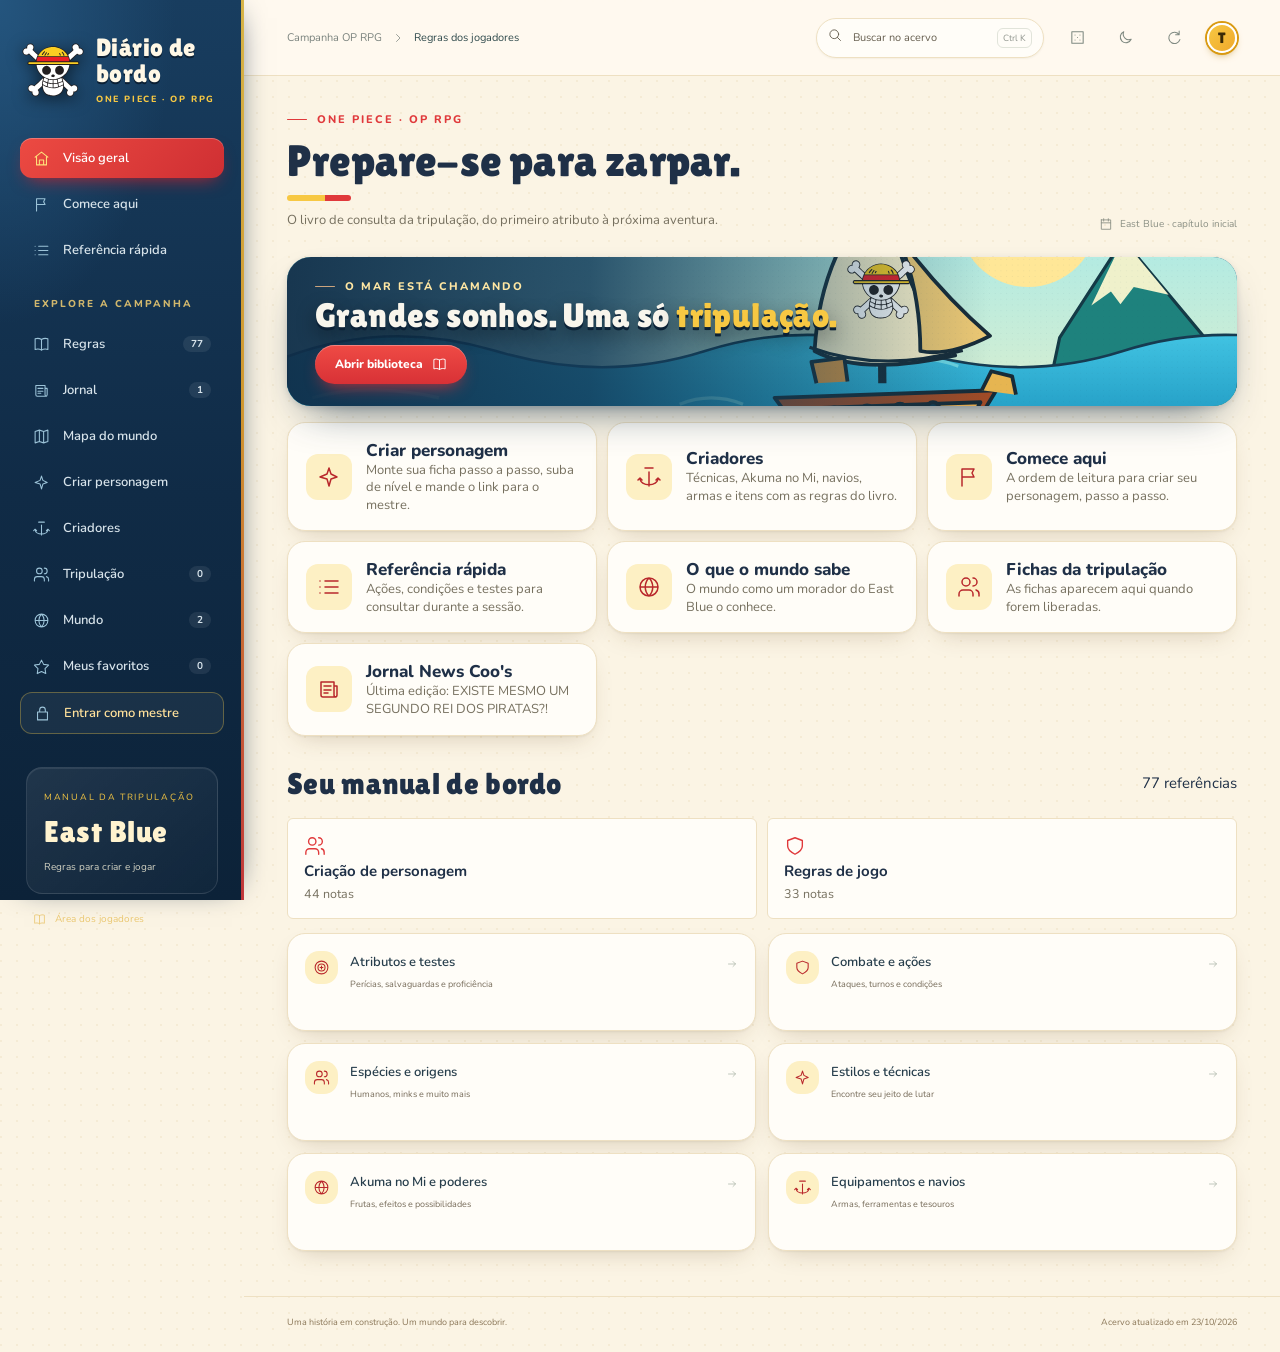
==== index.html @ ae973a17 "Atualiza os portais ViniciusDevB/OP-RPG@52249f53d05bf8827c809f7b307341ed74ac1b0c" ====
<!doctype html>
<html lang="pt-BR">
<head>
  <meta charset="utf-8"><meta name="viewport" content="width=device-width,initial-scale=1">
  <meta name="description" content="Diário de bordo da campanha OP RPG: regras, personagens, sessões e um mundo por descobrir.">
  <meta name="theme-color" content="#183d5f"><title>Diário de bordo · OP RPG</title>
  <link rel="icon" type="image/svg+xml" href="logo-one-piece.svg">
  <link rel="stylesheet" href="styles.css"><link rel="stylesheet" href="pirate.css"><link rel="stylesheet" href="creator-sheet.css"><link rel="stylesheet" href="extras.css"><link rel="stylesheet" href="journal.css"><link rel="stylesheet" href="sessions.css"><link rel="stylesheet" href="forge.css"><link rel="stylesheet" href="map.css"><link rel="stylesheet" href="soft.css"><script defer src="data.js"></script><script defer src="creator-sheet.js"></script><script defer src="creator.js"></script><script defer src="forge.js"></script><script defer src="tools.js"></script><script defer src="journal.js"></script><script defer src="sessions.js"></script><script defer src="map.js"></script><script defer src="app.js"></script>
</head>
<body>
  <a class="skip" href="#main">Ir para o conteúdo</a>
  <div class="shell">
    <aside id="sidebar" aria-label="Navegação principal"></aside>
    <div class="workspace">
      <header class="topbar"><button class="icon-button mobile-menu" id="menu-toggle" aria-label="Abrir navegação" aria-expanded="false"></button><div id="breadcrumbs"></div><div class="top-actions"><button class="search-trigger" id="search-trigger"><span id="search-icon"></span><span>Buscar no acervo</span><kbd>Ctrl K</kbd></button><button class="icon-button" id="refresh" title="Recarregar o acervo" aria-label="Recarregar o acervo"></button><span class="avatar" title="Acervo do mestre">V</span></div></header>
      <main id="main" tabindex="-1"><div class="loading">Preparando o diário de bordo…</div></main>
      <footer class="footer"><span>Uma história em construção. Um mundo para descobrir.</span><span id="updated"></span></footer>
    </div>
  </div>
  <dialog id="search-dialog"><div class="search-dialog-head"><span id="dialog-search-icon"></span><input id="global-search" placeholder="Procure regras, personagens, lugares…" aria-label="Buscar em todo o acervo" autocomplete="off"><button id="close-search" class="icon-button" aria-label="Fechar busca">Esc</button></div><div class="search-help">Busca em títulos e no conteúdo de todas as notas. Acentos são opcionais.</div><div id="search-results"></div></dialog>
  <div id="toast" role="status" aria-live="polite"></div>
  <noscript>Ative JavaScript para navegar pelo acervo. Os arquivos originais continuam disponíveis no Vault de Obsidian.</noscript>
</body>
</html>
---- styles.css ----
@import url('https://fonts.googleapis.com/css2?family=DM+Sans:wght@400;500;600;700&family=Libre+Caslon+Display&display=swap');
:root{--nav:#102d37;--nav-soft:#1b3a43;--paper:#f6f5f0;--white:#fffefa;--ink:#20393d;--muted:#78807a;--line:#e5e7df;--accent:#ba744b;--accent-soft:#f3e5d9;--green:#517868;--green-soft:#e8eee7;--serif:'Libre Caslon Display',Georgia,serif;--sans:'DM Sans',Arial,sans-serif}
*{box-sizing:border-box}body{margin:0;background:var(--paper);color:var(--ink);font-family:var(--sans);font-size:14px}button,input,select{font:inherit}button,a,input,select{ -webkit-tap-highlight-color:transparent}button{cursor:pointer}a{color:inherit;text-decoration:none}button{color:inherit}button:focus-visible,a:focus-visible,input:focus-visible,select:focus-visible{outline:3px solid #cb966c;outline-offset:4px}svg{width:20px;height:20px;flex-shrink:0}button svg{pointer-events:none}.shell{display:flex;min-height:100vh}#sidebar{position:fixed;left:0;top:0;bottom:0;width:244px;background:var(--nav);color:#b5c7c7;display:flex;flex-direction:column;padding:35px 20px 20px;z-index:30}.brand{display:flex;align-items:center;gap:12px;margin:0 12px 36px}.brand-mark{color:#dda47a;width:38px;height:38px}.brand strong{font-family:var(--serif);font-size:24px;font-weight:400;color:#f6eee0;line-height:1.1}.brand small{font-size:9px;letter-spacing:2.5px;display:block;margin-top:7px;color:#88a6a7}.nav-label{font-size:9px;text-transform:uppercase;letter-spacing:2px;color:#6f9398;margin:24px 14px 10px}.nav-item{display:flex;align-items:center;gap:13px;border-radius:8px;padding:12px 14px;font-size:12px;transition:.16s;margin:3px 0}.nav-item svg{width:17px;height:17px;color:#81a3a6}.nav-item:hover{background:#ffffff09;color:white}.nav-item.active{background:#29454b;color:#f8f4e9;box-shadow:inset 2px 0 #cf9267}.nav-item.active svg{color:#dda47a}.nav-count{font-size:10px;color:#8ca9a9;margin-left:auto}.side-bottom{margin-top:auto;padding-top:30px}.voyage{border:1px solid #365158;border-radius:10px;padding:17px;margin:0 6px 18px;background:linear-gradient(135deg,#1d3c44,#15333d)}.voyage small{font-size:9px;letter-spacing:1.7px;color:#a1b1aa}.voyage h4{font-family:var(--serif);font-size:24px;color:#efe6d3;font-weight:400;margin:9px 0}.voyage p{font-size:10px;line-height:1.8;color:#8da8a6;margin:0}.voyage-track{height:3px;background:#365158;margin:14px 0 10px}.voyage-track span{display:block;width:13%;height:3px;background:#cf9267}.side-footer{display:flex;align-items:center;gap:9px;color:#87a1a4;font-size:10px;padding:0 13px}.side-footer svg{width:13px;height:13px}.workspace{margin-left:244px;width:calc(100% - 244px);min-width:0}.topbar{height:85px;border-bottom:1px solid var(--line);display:flex;align-items:center;justify-content:space-between;padding:0 43px;gap:20px;background:#f9f8f3;position:relative;z-index:15}#breadcrumbs{font-size:11px;color:#7b837e;display:flex;align-items:center;gap:10px}#breadcrumbs .current{color:#314b4d}#breadcrumbs svg{width:12px;height:12px}.top-actions{display:flex;align-items:center;gap:19px}.search-trigger{background:var(--white);border:1px solid var(--line);border-radius:7px;color:#7e8780;padding:9px 11px;display:flex;align-items:center;gap:10px;font-size:11px;min-width:228px}.search-trigger svg{width:15px;height:15px}kbd{font:9px var(--sans);color:#90958e;border:1px solid #e1e4da;border-radius:4px;padding:3px 5px;margin-left:auto}.avatar{width:30px;height:30px;display:grid;place-items:center;border:1px solid #dfd4c3;background:#eee5d5;border-radius:50%;font-family:Georgia;color:#77684f;font-size:12px}.icon-button{border:0;background:transparent;padding:6px;display:inline-flex;align-items:center;justify-content:center;color:#7f8981;gap:6px}.icon-button svg{width:17px;height:17px}.mobile-menu{display:none}main{padding:36px 43px 45px;max-width:1580px;margin:auto;min-height:calc(100vh - 145px)}.eyebrow{font-size:9px;text-transform:uppercase;letter-spacing:2px;color:var(--accent);font-weight:700;display:flex;gap:10px;align-items:center}.eyebrow:before{content:'';width:20px;height:1px;background:var(--accent)}.page-head{display:flex;align-items:flex-end;justify-content:space-between;gap:20px;margin-bottom:26px}.page-head h1{font-family:var(--serif);font-size:38px;line-height:1.12;font-weight:400;margin:9px 0 8px;letter-spacing:-.5px}.page-head p{font-size:12px;color:var(--muted);margin:0;line-height:1.7}.date-tag{color:#8b9085;font-size:10px;white-space:nowrap;display:flex;align-items:center;gap:7px}.date-tag svg{width:14px;height:14px}.hero{position:relative;border-radius:13px;overflow:hidden;background:#1b4650;min-height:306px;padding:34px 38px;color:#f8f5ec;isolation:isolate;box-shadow:0 8px 30px #203a3d0a}.hero-art{position:absolute;inset:0 0 0 auto;width:76%;height:100%;object-fit:cover;object-position:right center;z-index:-2}.hero:after{content:'';position:absolute;inset:0;background:linear-gradient(90deg,#163b46 0%,#183f49 25%,#193f47c9 42%,transparent 74%);z-index:-1}.hero-content{max-width:400px}.hero .eyebrow{color:#e1b58c;font-size:8px}.hero .eyebrow:before{background:#cba47e}.hero h2{font-family:var(--serif);font-weight:400;font-size:46px;line-height:1.06;margin:17px 0 16px;letter-spacing:-.5px}.hero h2 em{color:#e1b58c;font-weight:400}.hero p{color:#b6cacc;font-size:11px;line-height:1.9;max-width:300px;margin-bottom:22px}.btn{display:inline-flex;justify-content:center;align-items:center;gap:9px;border:1px solid transparent;border-radius:6px;padding:10px 15px;font-size:11px;font-weight:600;transition:.18s;min-height:37px}.btn svg{width:15px;height:15px}.btn-primary{background:#dba87c;color:#213b40}.btn-primary:hover{background:#ebbb91;transform:translateY(-1px)}.btn-outline{border-color:#4f737a;color:#dae6df;background:transparent;margin-left:8px}.btn-outline:hover{background:#ffffff0a}.btn-light{background:var(--white);border-color:var(--line);color:#526661}.btn-light:hover{border-color:#b8c7bd}.hero-coordinate{position:absolute;bottom:20px;right:23px;display:flex;gap:10px;font-size:8px;letter-spacing:1.5px;color:#c7d1c7}.stat-grid{display:grid;grid-template-columns:repeat(4,1fr);gap:16px;margin:22px 0 32px}.stat{border:1px solid var(--line);background:var(--white);border-radius:9px;padding:17px 19px;display:flex;align-items:center;gap:15px;transition:.2s}.stat:hover{border-color:#bbc9c0;transform:translateY(-2px)}.stat-icon{height:37px;width:37px;border-radius:9px;display:grid;place-items:center;background:#edf0e8;color:#6e8c7b}.stat:nth-child(2) .stat-icon{background:#f6e8dd;color:#c58c61}.stat:nth-child(3) .stat-icon{background:#e9eef1;color:#678997}.stat:nth-child(4) .stat-icon{background:#f0ece0;color:#a7935c}.stat strong{font-size:24px;font-weight:500;letter-spacing:-1px;display:block;line-height:1.1}.stat span{font-size:10px;color:var(--muted);margin-top:5px;display:block}.section-head{display:flex;align-items:center;justify-content:space-between;gap:12px;margin-bottom:17px}.section-head h2{font-family:var(--serif);font-size:26px;font-weight:400;margin:0}.section-head p{font-size:10px;color:var(--muted);margin:5px 0 0}.text-link{display:inline-flex;align-items:center;gap:6px;font-size:10px;color:#8d7256}.text-link svg{width:13px;height:13px}.dashboard-columns{display:grid;grid-template-columns:minmax(0,1.7fr) minmax(240px,1fr);gap:26px}.rule-grid{display:grid;grid-template-columns:repeat(2,1fr);gap:12px}.rule-card{display:flex;gap:12px;align-items:flex-start;border:1px solid var(--line);background:var(--white);padding:17px;border-radius:8px;transition:.18s;min-height:98px}.rule-card:hover{border-color:#aec1b6;box-shadow:0 5px 15px #304a3c06}.rule-icon{padding:8px;background:#eff2ea;border-radius:7px;color:#6f8b7b;display:flex}.rule-icon svg{width:17px;height:17px}.rule-card h3{font-size:11px;line-height:1.5;margin:2px 0 5px;font-weight:600}.rule-card p{font-size:9px;line-height:1.7;color:#8b9086;margin:0}.rule-card .arrow{margin-left:auto;padding-top:4px;color:#adb6a9}.rule-card .arrow svg{width:12px;height:12px}.note-panel{border:1px solid #e4d9c9;background:#f1ece1;border-radius:10px;padding:23px;position:relative;overflow:hidden}.note-panel .eyebrow{font-size:8px;color:#9c7d53;letter-spacing:1.3px}.note-panel h3{font-family:var(--serif);font-size:26px;font-weight:400;line-height:1.2;margin:15px 0 11px}.note-panel p{font-size:10px;line-height:1.85;color:#807e70}.checklist{list-style:none;padding:0;margin:19px 0}.checklist li{font-size:10px;display:flex;align-items:center;gap:8px;padding:9px 0;border-bottom:1px solid #e1d9cb}.checklist svg{width:13px;height:13px;color:#7b9274}.checklist .pending svg{color:#af9e81}.soft-label{font-size:8px;letter-spacing:1.5px;color:#a59070;display:block;padding-top:5px}.bottom-grid{display:grid;grid-template-columns:1.1fr 1fr;gap:24px;margin-top:31px}.character-card{background:var(--white);border:1px solid var(--line);border-radius:10px;padding:22px;display:flex;gap:22px;align-items:center;position:relative}.character-sigil{height:110px;width:90px;flex-shrink:0;border-radius:7px;background:radial-gradient(circle at 55% 40%,#57706b,#253e40 65%);display:grid;place-items:center;position:relative;color:#d0c4a8;overflow:hidden}.character-sigil svg{width:55px;height:55px;stroke-width:.9}.character-sigil:after{content:'';position:absolute;bottom:11px;font:9px Georgia;letter-spacing:5px}.character-card h3{font-family:var(--serif);font-size:24px;font-weight:400;margin:8px 0}.character-card p{color:#8b8c7f;font-size:10px;margin:5px 0 13px}.tag{display:inline-flex;align-items:center;border-radius:4px;padding:4px 6px;font-size:8px;letter-spacing:.4px;line-height:1.3;background:#edf1e9;color:#6d8269}.tag.proposal{background:#f5e9dc;color:#a67b4a}.tag.gm{background:#e9edec;color:#788982}.character-mini{font-size:9px;color:#65776d;border-top:1px solid #eceee6;padding-top:10px;display:flex;gap:18px}.activity{border:1px solid var(--line);background:var(--white);border-radius:10px;padding:21px}.activity-row{display:flex;gap:12px;padding:9px 0}.activity-dot{width:7px;height:7px;background:#b88a62;flex-shrink:0;border-radius:50%;margin-top:4px;box-shadow:0 0 0 4px #f3ece1}.activity-row strong{font-size:10px;font-weight:500;display:block}.activity-row small{font-size:9px;line-height:1.6;color:#979b90;display:block;margin-top:4px}.footer{max-width:1580px;margin:auto;padding:19px 43px 24px;display:flex;justify-content:space-between;gap:10px;border-top:1px solid var(--line);font-size:9px;color:#929a8f}.library-tools{display:flex;align-items:center;gap:10px;margin:25px 0 16px}.filter-search{position:relative;flex:1}.filter-search svg{position:absolute;left:13px;top:12px;width:16px;height:16px;color:#8b978a}.filter-search input{width:100%;background:var(--white);border:1px solid #dce1d6;border-radius:7px;padding:12px 15px 12px 39px;font-size:12px;color:var(--ink)}.library-tools select{background:var(--white);border:1px solid #dce1d6;border-radius:7px;padding:11px 13px;font-size:11px;color:#76816f;max-width:190px}.result-count{font-size:10px;color:#8a9388;margin-bottom:17px}.document-grid{display:grid;grid-template-columns:repeat(3,minmax(0,1fr));gap:15px}.document-card{display:flex;flex-direction:column;align-items:flex-start;text-align:left;background:var(--white);border:1px solid var(--line);border-radius:9px;padding:21px;min-height:197px;transition:.18s}.document-card:hover{border-color:#adbcaa;transform:translateY(-2px)}.document-card .doc-top{width:100%;display:flex;align-items:center;justify-content:space-between}.doc-top>svg{width:19px;height:19px;color:#789680}.document-card h3{font-family:var(--serif);font-size:23px;font-weight:400;line-height:1.15;margin:18px 0 9px}.document-card p{font-size:10px;line-height:1.8;color:#8a9085;margin:0 0 17px;display:-webkit-box;-webkit-line-clamp:3;-webkit-box-orient:vertical;overflow:hidden}.doc-foot{margin-top:auto;width:100%;display:flex;justify-content:space-between;align-items:center;font-size:9px;color:#8f9a88}.doc-foot svg{width:13px;height:13px}.book-strip{display:grid;grid-template-columns:repeat(5,minmax(0,1fr));gap:10px;margin:24px 0 32px}.book{background:#eceee5;border:1px solid #dce0d2;border-radius:7px;padding:15px;display:block;min-height:120px;position:relative;overflow:hidden}.book:before{content:'';position:absolute;left:4px;top:0;height:100%;width:2px;background:#c8d1bf}.book small{display:block;font-size:8px;color:#96a089;text-transform:uppercase;letter-spacing:1px;margin-bottom:12px}.book strong{font-family:var(--serif);font-size:19px;font-weight:400;display:block;line-height:1.2}.book span{font-size:8px;color:#8c9782;margin-top:8px;display:block}.empty-state{border:1px dashed #cfd8c9;background:#f0f2e9;text-align:center;padding:45px 25px;border-radius:12px;margin:20px 0}.empty-state>svg{width:40px;height:40px;color:#879d87;margin:0 0 13px}.empty-state h2{font-family:var(--serif);font-size:30px;font-weight:400;margin:0 0 12px}.empty-state p{max-width:470px;margin:0 auto 22px;font-size:12px;color:#89927f;line-height:1.8}.empty-state .btn-outline{color:#657b65;border-color:#c9d2bf}.reading-layout{display:grid;grid-template-columns:minmax(0,1fr) 200px;gap:32px}.article{background:var(--white);border:1px solid var(--line);border-radius:11px;padding:34px 38px;min-width:0}.article-header{border-bottom:1px solid var(--line);padding-bottom:22px;margin-bottom:26px}.article-header h1{font-family:var(--serif);font-size:37px;line-height:1.1;font-weight:400;margin:12px 0 18px}.article-meta{display:flex;gap:9px;flex-wrap:wrap}.article-actions{display:flex;gap:8px;margin-bottom:18px;flex-wrap:wrap}.article-actions .btn{font-size:10px;padding:8px 11px}.article-body{font-size:13px;line-height:1.9;overflow-wrap:anywhere}.article-body p{margin:0 0 16px}.article-body h2,.article-body h3,.article-body h4{scroll-margin-top:30px;color:#284d4e;line-height:1.3;margin:27px 0 15px}.article-body h2{font-family:var(--serif);font-size:29px;font-weight:400}.article-body h3{font-size:15px}.article-body h4{font-size:13px}.article-body a{color:#ae704e;border-bottom:1px solid #d4b89e}.article-body a:hover{color:#733d27}.article-body ul,.article-body ol{padding-left:23px;margin:12px 0 20px}.article-body li{padding-left:4px;margin:6px 0}.article-body blockquote{border-left:3px solid #c29b71;background:#f5f0e6;margin:18px 0;padding:15px 20px;color:#887559}.article-body code{font:11px/1.7 Consolas,monospace;background:#eef1e9;padding:2px 5px;border-radius:3px}.article-body pre{padding:16px;background:#19353d;color:#d2e0d5;border-radius:8px;overflow:auto}.article-body pre code{background:none;padding:0;color:inherit;white-space:pre}.table-scroll{overflow-x:auto;margin:20px 0}.article-body table{border-collapse:collapse;width:100%;font-size:11px;line-height:1.65;min-width:350px}.article-body th{background:#ecf0e6;color:#58705a;font-weight:600;text-align:left;padding:11px 12px;white-space:normal}.article-body td{border-bottom:1px solid var(--line);padding:11px 12px;vertical-align:top}.article-body tr:hover td{background:#fafaf4}.article-body hr{border:0;border-top:1px solid var(--line);margin:25px 0}.unresolved{color:#9a8c70;border-bottom:1px dotted #b2aa92}.toc{position:sticky;top:25px;align-self:start;padding-top:15px}.toc h3{font-size:9px;letter-spacing:1.6px;text-transform:uppercase;color:#8e9986;margin:0 0 15px}.toc a{display:block;font-size:10px;line-height:1.6;color:#7d8c79;border-left:1px solid #dde3d3;padding:7px 0 7px 12px}.toc a:hover{color:#9b6a42;border-left-color:#bb8b5b}.toc .backlinks{margin-top:28px}.source-path{margin-top:25px;border-top:1px solid var(--line);padding-top:15px;color:#8e9786;font-size:9px;line-height:1.8;overflow-wrap:anywhere}dialog{border:1px solid #d7ddcf;border-radius:13px;background:#fcfcf6;box-shadow:0 25px 100px #0c2c3c45;width:min(680px,calc(100vw - 32px));padding:0;max-height:80vh;margin:12vh auto auto;color:var(--ink)}dialog::backdrop{background:#112d3977;backdrop-filter:blur(4px)}.search-dialog-head{display:flex;align-items:center;gap:12px;padding:20px;border-bottom:1px solid var(--line)}.search-dialog-head svg{width:21px;color:#9ca88e}.search-dialog-head input{background:transparent;border:0;outline:none;width:100%;color:var(--ink);font-size:14px}.search-help{font-size:10px;color:#8b9982;padding:13px 20px 5px}#search-results{padding:8px;max-height:55vh;overflow:auto}.search-result{display:block;border-radius:6px;padding:13px 15px;border-bottom:1px solid #edf0e4}.search-result:hover{background:#eff3e8}.search-result strong{display:block;font-size:12px;font-weight:500}.search-result small{display:block;color:#8b9883;font-size:10px;line-height:1.6;margin-top:5px}.search-category{color:#b28d60!important;font-size:8px!important;text-transform:uppercase;letter-spacing:1px}#toast{position:fixed;bottom:23px;left:50%;transform:translate(-50%,20px);padding:12px 20px;background:#22473e;color:#eef2e6;font-size:12px;border-radius:7px;opacity:0;transition:.2s;pointer-events:none;z-index:100}#toast.visible{opacity:1;transform:translate(-50%,0)}.skip{position:fixed;top:-60px;left:260px;background:#dbb184;padding:10px 15px;z-index:100}.skip:focus{top:10px}.loading{padding:70px;text-align:center;color:#82907b}.section-gap{margin-top:30px}.pill-row{display:flex;gap:8px;margin:18px 0;flex-wrap:wrap}.pill{border:1px solid #dfe5d7;background:transparent;color:#839174;border-radius:20px;padding:7px 13px;font-size:10px}.pill.active{background:#23453f;border-color:#23453f;color:#f8f5e8}.note-tip{padding:14px 18px;border-radius:7px;font-size:11px;line-height:1.7;background:#ecefe4;color:#79876d;margin:20px 0}.timeline-item{display:flex;gap:20px;padding:21px 0;border-bottom:1px solid var(--line)}.timeline-item time{font-size:10px;color:#a18b65;min-width:86px}.timeline-item h3{font-size:12px;margin:0 0 7px}.timeline-item p{font-size:11px;color:#8b9580;line-height:1.7;margin:0}
@media(min-width:1500px){main{padding-top:42px}.hero{min-height:330px}.hero h2{font-size:52px}.hero-content{max-width:430px}}
@media(max-width:1150px){#sidebar{width:214px;padding-left:14px;padding-right:14px}.workspace{margin-left:214px;width:calc(100% - 214px)}main{padding:29px 27px}.topbar{padding:0 27px}.footer{padding:20px 27px}.dashboard-columns{grid-template-columns:1.45fr 1fr;gap:18px}.rule-card{padding:13px;gap:8px}.rule-card h3{font-size:10px}.hero{padding:32px;min-height:306px}.hero-art{width:89%}.document-grid{grid-template-columns:repeat(2,minmax(0,1fr))}.reading-layout{grid-template-columns:minmax(0,1fr)}.toc{display:none}.bottom-grid{gap:18px}.character-card{padding:17px;gap:15px}.stat{padding:16px 12px;gap:10px}.stat-icon{width:31px;height:31px}.stat strong{font-size:23px}.stat span{font-size:9px}.book-strip{grid-template-columns:repeat(3,1fr)}}
@media(max-width:850px){.dashboard-columns{grid-template-columns:1fr}.bottom-grid{grid-template-columns:1fr}.note-panel{padding:22px}.note-panel .checklist{display:flex;gap:18px;flex-wrap:wrap;margin:10px 0}.note-panel h3{font-size:25px}.hero-content{max-width:320px}.hero h2{font-size:41px}.hero p{max-width:260px}.hero:after{background:linear-gradient(90deg,#163b46 0%,#193f49ee 34%,#193f47b3 57%,transparent)}.stat-grid{grid-template-columns:repeat(2,1fr);gap:11px}.search-trigger{min-width:180px}.search-trigger kbd{display:none}.top-actions{gap:10px}.page-head .date-tag{display:none}.article{padding:25px}.book-strip{grid-template-columns:repeat(2,1fr)}}
@media(max-width:650px){#sidebar{transform:translateX(-100%);width:244px;transition:transform .2s;box-shadow:10px 0 35px #102d3722}body.menu-open #sidebar{transform:translateX(0)}.workspace{margin-left:0;width:100%}.mobile-menu{display:inline-flex}.topbar{height:67px;padding:0 18px;gap:10px}#breadcrumbs{margin-right:auto;font-size:10px}.top-actions{gap:8px}.search-trigger{min-width:0;background:transparent;border:0;padding:6px}.search-trigger>span:nth-child(2){display:none}.search-trigger svg{width:19px;height:19px}.avatar{width:26px;height:26px}main{padding:25px 18px 30px}.page-head{margin-bottom:21px}.page-head h1{font-size:33px}.page-head p{font-size:11px}.hero{min-height:340px;padding:28px 25px}.hero h2{font-size:40px}.hero-art{width:125%;opacity:.65}.hero:after{background:linear-gradient(90deg,#173e48 10%,#173e48dc 45%,#173e4877)}.hero p{max-width:235px}.hero-coordinate{font-size:7px}.stat-grid{margin:16px 0 29px}.stat{padding:16px 13px}.stat-icon{width:32px;height:32px}.stat span{font-size:9px}.rule-grid{gap:10px}.rule-card{min-height:112px;flex-wrap:wrap;padding:13px;gap:8px}.rule-card .arrow{display:none}.rule-card>div:not(.rule-icon){width:100%}.rule-card h3{font-size:11px}.rule-icon{padding:6px}.section-head h2{font-size:25px}.section-head .text-link{font-size:9px}.note-panel .checklist{display:block}.character-sigil{width:75px;height:105px}.character-card h3{font-size:25px}.character-mini{gap:10px}.footer{padding:17px 18px;font-size:8px;flex-direction:column}.document-grid{grid-template-columns:1fr}.document-card{min-height:170px}.document-card h3{font-size:25px}.book strong{font-size:20px}.library-tools{flex-wrap:wrap}.filter-search{min-width:100%}.library-tools select{max-width:none;flex:1}.article{padding:23px 18px}.article-header h1{font-size:32px}.article-body{font-size:12px}.article-body h2{font-size:27px}.article-body table{font-size:10px}.article-actions .btn{padding:9px;font-size:9px}.search-dialog-head{padding:15px;gap:8px}.search-dialog-head input{font-size:12px}.skip{left:20px}.timeline-item{gap:12px}.timeline-item time{min-width:70px;font-size:9px}}
@media(prefers-reduced-motion:reduce){*{scroll-behavior:auto!important;transition:none!important;animation:none!important}}
---- pirate.css ----
@import url('https://fonts.googleapis.com/css2?family=Bangers&family=Barlow+Condensed:wght@500;600;700&family=Nunito+Sans:wght@400;600;700;800&display=swap');
:root{--nav:#112b45;--nav-soft:#213e58;--paper:#f4e6c7;--white:#fffaeb;--ink:#243043;--muted:#706451;--line:#dac8a3;--accent:#c73730;--accent-soft:#f9dfc4;--serif:'Bangers',Impact,fantasy;--sans:'Nunito Sans',Arial,sans-serif}
body{background-color:var(--paper);background-image:radial-gradient(#927e4d25 .6px,transparent .7px);background-size:7px 7px;font-size:15px}#sidebar{background:linear-gradient(165deg,#153550,#0b2037);border-right:4px solid #e3b64f;color:#d6dfdd}.brand{margin-left:5px}.brand strong{font-size:29px;letter-spacing:1px;line-height:1.1}.brand small{color:#e4bd62;letter-spacing:2px;font-size:9px}.brand-mark{color:#f3c75e;width:39px;height:39px}.nav-label{color:#d2af68;font-size:10px}.nav-item{font-size:13px;padding:12px 11px;border-radius:3px}.nav-item svg{color:#a7cbd7}.nav-item.active{background:#bd332e;box-shadow:3px 3px #081d30;color:white;transform:rotate(-1deg)}.nav-item.active svg{color:#ffdc79}.nav-count{color:inherit}.voyage{border:1px solid #e8c17466;background:#28445b;border-radius:3px}.voyage h4{font-size:33px;letter-spacing:2px}.voyage small,.voyage p{color:#d4d4c4}.voyage-track span{background:#e8bf55}.side-footer{color:#e9c670}.topbar{background:#fff6df;border-color:#cbb994;height:76px}.search-trigger{background:#f4e7cb;color:#675f50;border-color:#d3bd96}.avatar{background:#cc3a32;color:white;border-color:#8d2823}.page-head h1{font-size:46px;letter-spacing:1.2px}.eyebrow{font-family:'Barlow Condensed',Arial,sans-serif;font-size:12px;letter-spacing:2px}.page-head p{font-size:13px}.hero{min-height:350px;background:#08618b;border:3px solid #203749;border-radius:5px;box-shadow:5px 6px #cab78d;transform:rotate(-.35deg)}.hero-art{width:100%;object-position:70% center}.hero:after{background:linear-gradient(90deg,#102d47 1%,#103750e8 29%,#143b5070 52%,transparent 72%)}.hero h2{font-size:58px;letter-spacing:1.2px;line-height:1.01;text-shadow:3px 3px #10253a}.hero h2 em{font-style:normal;color:#ffdb68}.hero p{font-size:13px;color:#f0ecdb;max-width:335px}.hero .eyebrow{color:#ffe299;font-size:11px}.hero-content{max-width:450px}.hero-coordinate{background:#cc3a30;color:#fff4cc;font-size:10px;padding:9px 18px;right:15px;bottom:15px;transform:rotate(-2deg)}.btn{border-radius:3px;font-weight:800;font-size:12px;min-height:39px}.btn-primary{background:#ca3930;color:white;border:1px solid #8e2724;box-shadow:2px 3px #152d40}.btn-primary:hover{background:#ad2824}.btn-outline{background:#fff4dc;color:#203749;border-color:#cbb576}.btn-light{background:#fff8e5;border:1px solid #cdbb96;color:#3e453e}.stat{background:#fff9e9;border:1px solid #cfbb94;border-radius:4px;box-shadow:2px 3px #d9c8a8}.stat strong{font-family:var(--serif);font-size:34px;font-weight:400;color:#b6342d}.stat span{font-size:11px;color:#72634b}.stat-icon,.rule-icon{background:#f9e4b0;color:#a63d2f;border-radius:50%}.section-head h2{font-size:32px;letter-spacing:.8px}.section-head p,.rule-card p{color:#766b59}.rule-card{background:#fff9e9;border:1px solid #d4c09a;border-radius:4px;box-shadow:2px 2px #dbc9a5}.rule-card h3{font-size:13px;color:#273e4c}.rule-card:hover,.document-card:hover{border-color:#c44934;transform:translateY(-3px);box-shadow:3px 4px #d7bb82}.text-link{color:#ad332c;font-size:11px}.note-panel{background:#f5d884;border:2px solid #c49d49;border-radius:4px;position:relative}.note-panel h3{font-size:33px;letter-spacing:.5px;color:#51371d}.note-panel p,.checklist li{color:#665137}.checklist .pending{color:#846e47}.document-card{background:#fff8e5;border:1px solid #cdb88e;border-radius:3px;box-shadow:3px 4px #dcc8a2}.document-card h3{font-size:27px;letter-spacing:.5px}.document-card p{font-size:12px;color:#756853}.document-card .doc-foot{font-size:10px;color:#786449}.tag{color:#634d2d;background:#f0dfbb;border-radius:2px;font-size:10px}.tag.proposal{background:#c63d30;color:#fff4d5}.book{background:#edd19b;border-color:#bea374;border-radius:3px;box-shadow:3px 3px #d6bf96}.book strong{font-size:25px;letter-spacing:.5px}.book small,.book span{color:#765d39;font-size:10px}.book:before{background:#aa3930}.note-tip{background:#f6e7c2;color:#746043;border:1px solid #dac08c;border-radius:3px;font-size:12px}.article{background:#fff9e9;border-color:#cfbb95;border-radius:3px;box-shadow:3px 4px #dfcfad}.article-header h1{font-size:42px;letter-spacing:.8px}.article-body{font-size:14px;color:#3f413b}.article-body h2{font-size:31px;letter-spacing:.6px}.article-body h3{font-size:16px}.article-body th{background:#ead6aa;color:#634a2c}.article-body a{color:#a3382f}.article-body blockquote{background:#f5e7c2;color:#695331;border-color:#bc3d30}.toc a{color:#6c604c;font-size:11px}.toc h3{color:#a2392e}.character-card{background:#f4dfad;border:3px double #836d4a;border-radius:2px;box-shadow:4px 4px #d9c29b;position:relative}.character-card h3{font-size:37px;color:#352d27;letter-spacing:1px}.character-card p{color:#66543d}.character-sigil{background:#d7bb82;color:#7b3b2a;border-radius:0}.activity strong{color:#4f4437}.activity small{color:#7c705e}.empty-state{background:#f3e4be;border-color:#cbb68e}.empty-state h2{letter-spacing:.5px}.empty-state p{color:#76664c}.pill{border-color:#bea97f;color:#665537;font-size:11px}.pill.active{background:#c23b30;border-color:#9f2c24}.library-tools input,.library-tools select{background:#fff8e6;color:#4f4c3e;border-color:#cfbb94}.footer{border-color:#cdb68a;color:#8a7657}.filter-search{background:#fff8e6;border-color:#cdb68a}.entity-grid{display:grid;grid-template-columns:repeat(auto-fill,minmax(290px,1fr));gap:25px}.wanted-card{background:#e9cea0;border:4px double #6e5033;padding:22px 26px;box-shadow:5px 6px #b7986b55;transform:rotate(-.6deg)}.wanted-card h2{font-family:var(--serif);font-size:54px;text-align:center;letter-spacing:5px;margin:0;color:#554027}.wanted-card .portrait{height:180px;display:grid;place-items:center;background:radial-gradient(ellipse at 60% 20%,#6c8e94,#243d4a);margin:12px 0;border:2px solid #765b3a;color:#f0d796}.portrait svg{width:85px;height:85px}.wanted-card h3{font-family:var(--serif);font-size:35px;text-align:center;letter-spacing:1px;margin:10px 0}.wanted-card p{font-size:12px;line-height:1.7}.wanted-card .entity-links{display:flex;gap:8px;flex-wrap:wrap;border-top:1px solid #b6996b;padding-top:15px}.access-grid{display:grid;grid-template-columns:1fr 1fr;gap:20px;margin:20px 0}.access-card{padding:25px;border:2px solid #b49b70;background:#fff6dd;border-radius:4px}.access-card h2{font:32px var(--serif);letter-spacing:1px;margin:9px 0}.access-card p{font-size:13px;line-height:1.7}.access-card.private{border-color:#b63a30}.workshop-banner{display:flex;justify-content:space-between;gap:20px;align-items:center;padding:24px;background:#183c53;color:#fff5d3;border:3px solid #e3b950;box-shadow:4px 4px #d5bd8e;margin-bottom:30px}.workshop-banner h2{font:35px var(--serif);margin:0 0 8px;letter-spacing:1px}.workshop-banner p{font-size:13px;max-width:600px;line-height:1.8;margin:0}.wizard-layout{display:grid;grid-template-columns:minmax(0,1.1fr) minmax(290px,.9fr);gap:24px;align-items:start}.wizard-panel{padding:26px;background:#fff8e7;border:1px solid #cbb68d;box-shadow:3px 4px #d9c49e}.wizard-panel h2{font:29px var(--serif);letter-spacing:.6px;margin:0 0 18px}.wizard-panel h3{font:24px var(--serif);letter-spacing:.5px}.wizard-panel label{display:block;font-size:12px;font-weight:800;margin:15px 0 7px}.wizard-panel input,.wizard-panel select,.wizard-panel textarea{width:100%;padding:11px;border:1px solid #cbb58c;border-radius:3px;background:#fffdf5;color:#293640;font:13px var(--sans)}.wizard-panel textarea{min-height:85px;resize:vertical}.wizard-panel input[type=checkbox]{width:auto;margin-right:8px}.wizard-panel label.check-choice{display:flex;gap:5px;font-weight:400;line-height:1.5;padding:10px;background:#f5ebd3}.wizard-panel .fields-two{display:grid;grid-template-columns:1fr 1fr;gap:0 15px}.wizard-panel small{color:#776447;font-size:11px;line-height:1.7;display:block}.creator-tabs{display:flex;gap:7px;flex-wrap:wrap;margin:20px 0}.creator-tabs button{padding:10px 14px;background:#efddba;border:1px solid #bfa675;font-size:12px}.creator-tabs button.active{background:#ba362f;color:#fff7e0;border-color:#9e2b25}.creator-actions{display:flex;gap:10px;flex-wrap:wrap;margin-top:22px}.sheet-summary{display:grid;grid-template-columns:repeat(3,1fr);gap:8px}.sheet-summary div{background:#eadaae;padding:12px;text-align:center}.sheet-summary strong{font:30px var(--serif);display:block}.sheet-summary small{font-size:10px}.wizard-preview{position:sticky;top:20px}.wizard-preview p,.wizard-preview li{font-size:12px;line-height:1.8}.wizard-preview h1{font:38px var(--serif);letter-spacing:1px}.wizard-preview table{width:100%;border-collapse:collapse;font-size:12px}.wizard-preview td,.wizard-preview th{border-bottom:1px solid #d6c298;padding:8px;text-align:left}.form-error{background:#fae2ce;color:#8e2924;border:1px solid #cb8070;padding:13px;font-size:12px;line-height:1.7}.choice-reference{background:#f1e4c8;border-left:3px solid #bb3b30;padding:12px;margin:12px 0}.choice-reference details{margin:7px 0}.choice-reference summary{cursor:pointer;font-size:12px;font-weight:700}.choice-reference .article-body{font-size:12px;max-height:300px;overflow:auto}.selection-status{font-size:11px;color:#886338;margin:9px 0}.access-link{color:#ffe19b!important;background:#30485b;border:1px solid #d6b86866}.wizard-panel fieldset{border:1px solid #d5c198;padding:14px;margin:16px 0}.wizard-panel legend{font-weight:800;font-size:12px;padding:0 7px}.wizard-panel .small-number{width:70px}.sheet-condition{border-left:3px solid #c23b30;padding-left:12px}.creation-placeholder{border:1px dashed #aa8b51;padding:20px;line-height:1.7;font-size:13px}
@media(min-width:1500px){.hero{min-height:390px}.hero h2{font-size:68px}}
@media(max-width:850px){.wizard-layout{grid-template-columns:1fr}.wizard-preview{position:static}.hero h2{font-size:53px}.access-grid{grid-template-columns:1fr}.workshop-banner{flex-direction:column;align-items:flex-start}}
@media(max-width:650px){.page-head h1{font-size:38px}.hero{min-height:390px}.hero h2{font-size:50px}.hero-art{width:170%;object-position:73% center;opacity:.85}.hero:after{background:linear-gradient(90deg,#102d47fa,#103750c9 57%,#143b5060)}.hero p{max-width:250px}.hero .eyebrow{font-size:9px}.wizard-panel{padding:19px}.wizard-panel .fields-two{grid-template-columns:1fr}.entity-grid{grid-template-columns:1fr}.wanted-card{transform:none}.topbar{height:67px}.section-head h2{font-size:28px}.article-header h1{font-size:34px}}
@media print{body{background:white!important;color:black!important}#sidebar,.topbar,.footer,.page-head,.creator-tabs,.creator-form,.creator-actions,.note-tip,.print-hide,#toast{display:none!important}.workspace{margin:0!important;width:100%!important}main{padding:0!important}.wizard-layout{display:block}.wizard-preview{position:static;border:0;box-shadow:none;padding:0}.wizard-preview details{display:block}.wizard-preview .source-path{font-size:10px}.sheet-summary div{background:#eee!important}h1,h2,h3{break-after:avoid}table,li,.sheet-condition{break-inside:avoid}a{color:black!important}*{box-shadow:none!important}.wizard-preview p,.wizard-preview li{font-size:11px}body.print-creator .wizard-preview{display:block}}

.check-choice[hidden]{display:none!important}.choice-picker>summary{cursor:pointer;font-size:12px;color:#9a3a2b;padding:8px 0}.choice-picker input[type=search]{margin-bottom:12px}.wizard-preview details>summary{cursor:pointer;font-weight:800;padding:12px 0}.wizard-preview .sheet-condition p{white-space:normal}
---- creator-sheet.css ----
/* Ficha estilo 5etools (bloco de estatísticas), nas cores do diário de bordo. */
.ops-sheet{--ops-red:#822000;--ops-gold:#e69a28;--ops-bg:#fdf6e6;--ops-ink:#2a2622;--ops-muted:#7a6f63;max-width:1080px;margin:0 auto 40px;background:var(--ops-bg);color:var(--ops-ink);border-top:6px solid var(--ops-gold);border-bottom:6px solid var(--ops-gold);box-shadow:0 0 0 1px #d9c8a6,0 10px 30px #5a3d1a26;padding:22px 30px 18px;font:14px/1.5 var(--sans,Arial,sans-serif);position:relative}
.ops-sheet::before,.ops-sheet::after{content:'';position:absolute;left:-3px;right:-3px;height:3px;background:#b98b44;border-radius:2px}.ops-sheet::before{top:-6px}.ops-sheet::after{bottom:-6px}
.ops-head{display:flex;justify-content:space-between;align-items:flex-start;gap:16px}
.ops-name{font-family:'Libre Caslon Display',Georgia,serif;font-variant:small-caps;font-weight:700;color:var(--ops-red);font-size:34px;line-height:1.05;margin:0;letter-spacing:.5px}
.ops-sub{font-style:italic;margin:4px 0 0;color:var(--ops-ink)}
.ops-badge{font-size:11px;font-weight:700;letter-spacing:.6px;text-transform:uppercase;padding:5px 10px;border-radius:999px;white-space:nowrap}.ops-badge--warn{background:#f5dccb;color:#8a3a12}.ops-badge--ok{background:#dfeadb;color:#2f5b3a}
.ops-rule{height:5px;margin:12px 0;background:linear-gradient(90deg,var(--ops-red) 0,var(--ops-red) 60%,transparent);clip-path:polygon(0 0,100% 50%,0 100%)}
.ops-vitals{display:grid;grid-template-columns:repeat(6,1fr);gap:8px}
.ops-vitals>div{display:flex;flex-direction:column;align-items:center;text-align:center;border:1px solid #e3cfa6;border-radius:8px;background:#fffaf0;padding:8px 4px}
.ops-vitals span{font-size:10px;text-transform:uppercase;letter-spacing:.8px;color:var(--ops-red);font-weight:700}.ops-vitals strong{font-size:26px;line-height:1.2;font-family:'Libre Caslon Display',Georgia,serif}.ops-vitals small{font-size:10.5px;color:var(--ops-muted);line-height:1.25}
.ops-track{display:flex;flex-wrap:wrap;gap:10px 18px;margin-top:10px;padding:8px 10px;border:1px dashed #d8bf90;border-radius:8px;background:#fff7e6}
.ops-track label{display:flex;align-items:center;gap:6px;font-size:12px;font-weight:600;color:var(--ops-red)}.ops-track label span{display:flex}.ops-track input{width:52px;text-align:center;border:1px solid #d8bf90;background:white;border-radius:4px;padding:2px}.ops-track button{border:1px solid #d8bf90;background:#fbecd0;width:24px;border-radius:4px}.ops-track small{color:var(--ops-muted);font-weight:400}
.ops-abilities{width:100%;border-collapse:collapse;text-align:center;table-layout:fixed}
.ops-abilities th{color:var(--ops-red);font-size:13px;letter-spacing:1px;padding:2px}.ops-abilities td{padding:2px}.ops-score{font-size:22px;font-family:'Libre Caslon Display',Georgia,serif;line-height:1.1}
.ops-saverow td{font-size:11.5px;color:var(--ops-muted)}.ops-saverow b{color:var(--ops-red)}
.ops-props p{margin:2px 0}.ops-props strong{color:var(--ops-red)}
.ops-roll{background:none;border:0;padding:0 1px;color:#1e5a8a;font-weight:600;border-bottom:1px dotted #1e5a8a88;cursor:pointer;font-size:inherit;font-family:inherit;line-height:inherit}.ops-roll:hover{background:#1e5a8a14;border-radius:3px}
.ops-allskills{margin-top:8px}.ops-allskills summary{cursor:pointer;color:var(--ops-red);font-weight:600;font-size:13px}
.ops-skillgrid{display:grid;grid-template-columns:repeat(3,1fr);gap:2px 18px;margin-top:6px}.ops-skillgrid>div{display:flex;justify-content:space-between;border-bottom:1px solid #eadbbd;padding:2px 0;font-size:13px}.ops-skillgrid small{color:var(--ops-muted);font-size:10px}.ops-skillgrid .is-prof span{font-weight:600}
.ops-cols{column-count:2;column-gap:34px;column-rule:1px solid #e6d3ae}
.ops-h{font-family:'Libre Caslon Display',Georgia,serif;font-variant:small-caps;color:var(--ops-red);font-size:21px;font-weight:400;border-bottom:1px solid var(--ops-red);margin:14px 0 6px;padding-bottom:1px;break-after:avoid;column-span:none}
.ops-cols>.ops-h:first-child{margin-top:0}
.ops-entry{break-inside:avoid;margin:0 0 9px}.ops-entry p{margin:0 0 4px}.ops-entry--long summary{cursor:pointer;list-style:none}.ops-entry--long summary::-webkit-details-marker{display:none}.ops-entry--long summary::after{content:' ler mais';color:#1e5a8a;font-size:12px}.ops-entry--long[open] summary .ops-muted,.ops-entry--long[open] summary::after{display:none}.ops-entry--long[open]{break-inside:auto}
.ops-src{font-size:10.5px;color:var(--ops-muted);text-align:right}
.ops-muted{color:var(--ops-muted)}
.ops-flag{display:inline-block;font-size:10px;font-weight:700;text-transform:uppercase;letter-spacing:.5px;background:#f5dccb;color:#8a3a12;border-radius:4px;padding:0 5px;vertical-align:1px;cursor:help}
.ops-table{width:100%;border-collapse:collapse;font-size:12.5px;margin:4px 0 6px}.ops-table th{text-align:left;color:var(--ops-red);border-bottom:1px solid #d8bf90}.ops-table td{border-bottom:1px solid #eee0c2;padding:2px 4px;vertical-align:top}.ops-table tbody tr:nth-child(odd){background:#f7ead0}
.ops-list{margin:0 0 6px;padding-left:18px}
.ops-concerns{margin-top:14px;border:1px solid #e9b99a;background:#fbe9dd;border-radius:8px;padding:8px 12px;color:#7a2f10}.ops-concerns summary{cursor:pointer;font-weight:700}
.ops-foot{margin-top:12px;font-size:11px;color:var(--ops-muted);text-align:center}
.ops-rollbox{position:fixed;right:18px;bottom:18px;width:300px;max-height:60vh;overflow:auto;background:#fffaf0;border:1px solid #d8bf90;border-top:4px solid #e69a28;border-radius:8px;box-shadow:0 10px 30px #0003;z-index:60;font-size:13px}
.ops-rollbox__head{display:flex;justify-content:space-between;align-items:center;padding:6px 10px;font-weight:700;color:#822000;font-variant:small-caps;font-size:15px}.ops-rollbox__head button{border:0;background:none;font-size:18px}
.ops-rollrow{display:grid;grid-template-columns:1fr auto;gap:0 8px;padding:6px 10px;border-top:1px solid #eadbbd}.ops-rollrow__label{font-weight:600}.ops-rollrow__total{grid-row:span 2;font-size:24px;font-family:'Libre Caslon Display',Georgia,serif;align-self:center}.ops-rollrow__detail{font-size:11px;color:#7a6f63}.ops-rollrow.is-crit .ops-rollrow__total{color:#2f7a3a}.ops-rollrow.is-fumble .ops-rollrow__total{color:#b0261a}
.ops-toolbar{display:flex;flex-wrap:wrap;gap:8px;justify-content:space-between;align-items:center;max-width:1080px;margin:0 auto 14px}
@media (max-width:820px){.ops-vitals{grid-template-columns:repeat(3,1fr)}.ops-cols{column-count:1}.ops-skillgrid{grid-template-columns:1fr 1fr}.ops-sheet{padding:16px}.ops-name{font-size:28px}.ops-head{flex-direction:column}}
@media print{body *{visibility:hidden}.ops-sheet,.ops-sheet *{visibility:visible}.ops-sheet{position:absolute;left:0;top:0;box-shadow:none;max-width:none;width:100%;margin:0;font-size:11.5px}.print-hide,.ops-allskills,.ops-concerns{display:none!important}.ops-sheet{-webkit-print-color-adjust:exact;print-color-adjust:exact;padding:12px 16px}.ops-cols{column-count:2}.ops-vitals{grid-template-columns:repeat(6,1fr)}.ops-head{flex-direction:row}.ops-name{font-size:26px}.ops-entry--long summary .ops-muted,.ops-entry--long summary::after{display:none}.ops-roll{color:inherit;border:0}}
---- extras.css ----
/* Melhorias de 20/10/2026: biblioteca em lista, busca, painel do mestre, ferramentas de mesa, celular e modo escuro. */
:root{--x-card:#fffaeb;--x-line:#dac8a3;--x-ink:#243043;--x-muted:#706451;--x-accent:#c73730;--x-soft:#f6e6c0;--x-sel:#f3d9a8;--x-link:#1e5a8a;--x-shadow:#d9c8a8}

/* Leitura */
main:focus{outline:none}
.article-body table td,.article-body table th{overflow-wrap:normal;word-break:normal;hyphens:manual}
.article-body table{font-size:12.5px}
.article-body th.sortable{cursor:pointer;user-select:none;white-space:nowrap}
.article-body th.sortable::after{content:' ⇅';opacity:.35;font-size:10px}
.article-body th[data-dir=asc]::after{content:' ▲';opacity:.8}.article-body th[data-dir=desc]::after{content:' ▼';opacity:.8}
.table-filter{position:relative;display:flex;align-items:center;gap:10px;margin:18px 0 -10px;max-width:420px}
.table-filter svg{position:absolute;left:11px;width:15px;height:15px;color:var(--x-muted)}
.table-filter input{flex:1;border:1px solid var(--x-line);background:var(--x-card);color:var(--x-ink);border-radius:6px;padding:8px 10px 8px 33px;font-size:12px}
.table-count{font-size:11px;color:var(--x-muted);white-space:nowrap}
.dice-link{background:none;border:0;padding:0 1px;font:inherit;color:var(--x-link);font-weight:700;border-bottom:1px dotted currentColor;cursor:pointer}
.dice-link:hover{background:color-mix(in srgb,var(--x-link) 12%,transparent);border-radius:3px}
.flash{animation:flash 1.6s ease-out}@keyframes flash{0%{background:#ffe08a}100%{background:transparent}}
@media (prefers-reduced-motion:reduce){.flash{animation:none}}

/* Barra lateral: subgrupos de regras */
.nav-subs{display:none;margin:0 0 4px 30px;border-left:1px solid #ffffff22}.nav-subs.open{display:block}
.nav-sub{display:flex;justify-content:space-between;gap:8px;padding:6px 10px;font-size:12px;color:#c9d6d6;border-radius:3px}
.nav-sub:hover{background:#ffffff10;color:#fff}.nav-sub.active{background:#ffffff1c;color:#ffdc79;font-weight:700}
.nav-sub .nav-count{opacity:.75}
button.nav-item{width:100%;background:none;border:0;text-align:left;font:inherit;color:inherit;cursor:pointer}
.avatar-button{cursor:pointer;font:inherit;font-weight:700}
.preview-banner{display:flex;align-items:center;gap:12px;flex-wrap:wrap;background:#e9f0f6;border:1px solid #aac3d8;color:#20425e;border-radius:6px;padding:10px 14px;margin-bottom:18px;font-size:13px}
.preview-banner svg{width:18px;height:18px}.preview-banner .btn{margin-left:auto;min-height:32px}

/* Biblioteca de regras em lista + painel */
.book-strip{grid-template-columns:repeat(5,minmax(150px,1fr));margin:18px 0 8px}
.book{min-height:0!important;padding:12px 14px!important}
.book strong{font-size:22px!important}
.lib-layout{display:grid;grid-template-columns:minmax(330px,0.9fr) minmax(0,1.3fr);gap:22px;align-items:start}
.lib-list{min-width:0}
.lib-list .library-tools{margin:8px 0 10px;flex-wrap:wrap}
.lib-list .pill-row{margin:6px 0 10px}
a.pill small{opacity:.7;margin-left:3px}
.lib-table-wrap{border:1px solid var(--x-line);border-radius:8px;background:var(--x-card);max-height:calc(100vh - 220px);overflow:auto}
.lib-table{width:100%;border-collapse:collapse;font-size:13px}
.lib-table thead th{position:sticky;top:0;background:var(--x-soft);color:#7a3a1d;text-align:left;font-size:11px;letter-spacing:.6px;text-transform:uppercase;padding:9px 10px;z-index:1}
.lib-table td{padding:8px 10px;border-top:1px solid color-mix(in srgb,var(--x-line) 60%,transparent);vertical-align:top;color:var(--x-ink)}
.lib-table td small{display:block;color:var(--x-muted);font-size:11px}
.lib-table td a{color:var(--x-ink);font-weight:600}
.lib-table tr{cursor:pointer}.lib-table tbody tr:hover td{background:color-mix(in srgb,var(--x-sel) 45%,transparent)}
.lib-table tr.selected td{background:var(--x-sel)}.lib-table tr.selected td:first-child{box-shadow:inset 3px 0 var(--x-accent)}
.lib-table .nowrap{white-space:nowrap;color:var(--x-muted);font-size:12px}
.empty-row{text-align:center;color:var(--x-muted);padding:22px!important}
.lib-pane{position:sticky;top:16px;max-height:calc(100vh - 32px);overflow:auto;background:var(--x-card);border:1px solid var(--x-line);border-radius:10px;padding:22px 26px;min-width:0;box-shadow:3px 4px var(--x-shadow)}
.pane-head h2{font-family:var(--serif);font-weight:400;font-size:32px;line-height:1.05;margin:8px 0 12px;letter-spacing:.5px}
.pane-actions{display:flex;flex-wrap:wrap;gap:8px;margin:10px 0}
.pane-toc{display:flex;flex-wrap:wrap;gap:6px;margin:10px 0 4px}
.pane-toc a{font-size:11.5px;border:1px solid var(--x-line);border-radius:999px;padding:3px 10px;color:var(--x-muted)}
.pane-toc a:hover{color:var(--x-accent);border-color:var(--x-accent)}
.pane-body{border-top:1px solid var(--x-line);margin-top:10px;padding-top:6px}

/* Cartões de nota mais limpos */
.document-card h3{font-family:var(--sans)!important;font-weight:800!important;font-size:18px!important;letter-spacing:0!important;line-height:1.25!important;margin:14px 0 8px!important}
.document-card p{font-size:12.5px!important;color:var(--x-muted)!important}
.document-card{min-height:0!important}
.tag{font-size:10px}

/* Busca */
.search-group{font-size:10.5px;letter-spacing:1.3px;text-transform:uppercase;color:#a3382f;font-weight:800;padding:12px 15px 4px}
.search-result.active{background:var(--x-sel)!important}
.search-result mark{background:#ffe08a;color:inherit;border-radius:2px;padding:0 1px}
.search-section{color:var(--x-muted);font-weight:600}
.search-source{color:#a3382f!important;font-size:10px!important}

/* Painel de preparação do mestre */
.prep-board{display:grid;grid-template-columns:1.2fr 1fr 1fr;gap:16px;margin:4px 0 16px}
.prep-card{background:var(--x-card);border:1px solid var(--x-line);border-radius:6px;padding:18px 20px;box-shadow:2px 3px var(--x-shadow);display:flex;flex-direction:column;gap:8px;min-width:0}
.prep-card h2{font-family:var(--serif);font-weight:400;font-size:30px;margin:0;letter-spacing:.6px}
.prep-card p{margin:0;font-size:13px;color:var(--x-muted);line-height:1.6}
.prep-card .btn{align-self:flex-start;margin-top:auto}
.prep-next{background:#163a55;color:#f6eedb;border-color:#0f2a40}.prep-next p{color:#cfdbe2}.prep-next .eyebrow{color:#ffd77a}
.prep-when{display:flex;align-items:center;gap:6px;font-weight:700;color:#ffd77a!important}
.prep-card .checklist{margin:4px 0;padding:0;list-style:none;display:grid;gap:6px;font-size:13px}
.prep-card .checklist li{display:flex;gap:8px;align-items:flex-start}.prep-card .checklist svg{width:16px;height:16px;flex-shrink:0;margin-top:2px;color:#2f7a3a}.prep-card .checklist li.pending svg{color:var(--x-muted)}
.crew-row{display:flex;gap:10px;align-items:center;padding:6px 0;border-bottom:1px dashed var(--x-line)}
.crew-row strong{display:block;font-size:14px}.crew-row small{color:var(--x-muted);font-size:11.5px}
.crew-sigil{width:34px;height:34px;border-radius:50%;display:grid;place-items:center;background:var(--x-soft);color:var(--x-accent)}.crew-sigil svg{width:18px;height:18px}
.soft-note{font-size:12px;color:var(--x-muted);margin:6px 0}
.quick-grid{display:grid;grid-template-columns:repeat(6,minmax(0,1fr));gap:10px;margin:0 0 18px}
.quick-grid--two{grid-template-columns:repeat(2,minmax(0,1fr))}
.quick-card{display:flex;gap:10px;align-items:center;background:var(--x-card);border:1px solid var(--x-line);border-radius:6px;padding:12px;min-width:0;transition:transform .15s}
.quick-card:hover{transform:translateY(-2px);border-color:var(--x-accent)}
.quick-card svg{width:22px;height:22px;color:var(--x-accent);flex-shrink:0}
.quick-card strong{display:block;font-size:13.5px;color:var(--x-ink)}.quick-card small{display:block;font-size:11px;color:var(--x-muted);line-height:1.35}
.quick-card--feature{padding:18px}.quick-card--feature strong{font-size:17px}.quick-card--feature small{font-size:13px}
.hero.hero--compact{min-height:0!important;padding:22px 28px!important;margin-bottom:16px;transform:none!important}
.hero--compact h2{font-size:34px!important;margin:4px 0 12px}
.hero--compact .hero-content{max-width:560px}
.group-row{display:grid;grid-template-columns:repeat(auto-fit,minmax(200px,1fr));gap:10px;margin:0 0 14px}
.group-card{display:flex;flex-direction:column;gap:4px;background:var(--x-card);border:1px solid var(--x-line);border-radius:6px;padding:16px}
.group-card svg{width:22px;height:22px;color:var(--x-accent)}.group-card strong{font-size:15px}.group-card small{color:var(--x-muted)}

/* Comece aqui */
.start-steps{list-style:none;counter-reset:step;padding:0;margin:8px 0;display:grid;gap:10px}
.start-steps li{counter-increment:step;display:flex;gap:16px;background:var(--x-card);border:1px solid var(--x-line);border-radius:6px;padding:16px 18px}
.start-steps li::before{content:counter(step);font-family:var(--serif);font-size:30px;color:var(--x-accent);min-width:32px;line-height:1}
.start-steps h3{margin:0 0 4px;font-size:16px}.start-steps p{margin:0 0 8px;color:var(--x-muted);font-size:13px}
.step-links{display:flex;flex-wrap:wrap;gap:8px}
.step-link{display:inline-flex;align-items:center;gap:6px;border:1px solid var(--x-line);border-radius:999px;padding:5px 12px;font-size:12.5px;color:var(--x-ink);background:color-mix(in srgb,var(--x-soft) 50%,transparent)}
.step-link:hover{border-color:var(--x-accent);color:var(--x-accent)}.step-link small{color:var(--x-muted)}.step-link svg{width:14px;height:14px}

/* Tela do mestre e referência rápida */
.ref-toolbar{display:flex;flex-wrap:wrap;gap:8px;align-items:flex-start;margin:0 0 14px}
.ref-toolbar .btn svg{width:16px;height:16px;margin-right:6px}
.ref-add summary{list-style:none;cursor:pointer}.ref-add summary::-webkit-details-marker{display:none}
.ref-add[open]{flex-basis:100%}
.ref-add form{display:grid;grid-template-columns:auto 1fr;gap:8px 10px;align-items:center;background:var(--x-card);border:1px solid var(--x-line);border-radius:6px;padding:12px;margin-top:8px;max-width:620px}
.ref-add select{border:1px solid var(--x-line);border-radius:5px;padding:7px;background:var(--x-card);color:var(--x-ink);min-width:0}
.ref-add form .btn{grid-column:2;justify-self:start}
.ref-grid{columns:3 340px;column-gap:14px}
.ref-panel{break-inside:avoid;background:var(--x-card);border:1px solid var(--x-line);border-top:3px solid var(--x-accent);border-radius:6px;padding:12px 14px;margin:0 0 14px;display:inline-block;width:100%}
.ref-panel header{display:flex;justify-content:space-between;align-items:baseline;gap:8px;border-bottom:1px solid var(--x-line);padding-bottom:6px;margin-bottom:6px}
.ref-panel h3{margin:0;font-size:15px;color:#7a2a15}
.ref-actions{display:flex;gap:8px;align-items:center;font-size:11px;white-space:nowrap}.ref-actions a{color:var(--x-muted)}
.ref-actions button{border:0;background:none;font-size:17px;line-height:1;color:var(--x-muted);cursor:pointer}
.ref-panel .article-body{font-size:12.5px;line-height:1.6;max-height:none;overflow:visible}
.ref-panel .article-body h2,.ref-panel .article-body h3{display:none}
.ref-panel .article-body table{font-size:11.5px;min-width:0}
.ref-panel .article-body td,.ref-panel .article-body th{padding:5px 6px}
.ref-panel .table-scroll{margin:8px 0}

/* Iniciativa */
.init-add{display:flex;flex-wrap:wrap;gap:10px;align-items:flex-end;background:var(--x-card);border:1px solid var(--x-line);border-radius:6px;padding:14px;margin-bottom:12px}
.init-add div{display:flex;flex-direction:column;gap:4px;min-width:0}
.init-add label{font-size:11px;font-weight:700;color:var(--x-muted)}
.init-add input{border:1px solid var(--x-line);border-radius:5px;padding:8px;width:120px;background:#fff;color:#243043}
.init-add div:first-child input{width:200px}
.init-bar{display:flex;flex-wrap:wrap;gap:10px 18px;align-items:center;background:#163a55;color:#f6eedb;border-radius:6px;padding:10px 14px;margin-bottom:10px}
.init-bar strong{font-family:var(--serif);font-size:24px;font-weight:400;letter-spacing:.6px}
.init-bar-actions{margin-left:auto;display:flex;gap:8px;flex-wrap:wrap}
.init-list{display:grid;gap:8px}
.init-row{display:grid;grid-template-columns:70px minmax(140px,1fr) auto minmax(160px,1.2fr) 30px;gap:12px;align-items:center;background:var(--x-card);border:1px solid var(--x-line);border-radius:6px;padding:10px 12px}
.init-row.current{border-color:var(--x-accent);box-shadow:inset 4px 0 var(--x-accent),2px 3px var(--x-shadow)}
.init-row.down{opacity:.55}
.init-score{width:62px;font-family:var(--serif);font-size:24px;text-align:center;border:1px solid var(--x-line);border-radius:5px;background:#fff;color:#243043}
.init-name strong{display:block;font-size:15px}.init-name small{color:var(--x-muted);font-size:12px}
.init-hp{display:flex;align-items:center;gap:4px}.init-hp input{width:56px;text-align:center;border:1px solid var(--x-line);border-radius:4px;padding:4px;background:#fff;color:#243043}
.init-hp button{width:26px;height:26px;border:1px solid var(--x-line);background:var(--x-soft);border-radius:4px;color:var(--x-ink)}
.init-hp small{color:var(--x-muted)}
.init-conds{display:flex;flex-wrap:wrap;gap:6px;align-items:center}
.init-conds input{border:1px dashed var(--x-line);border-radius:999px;padding:3px 10px;font-size:12px;width:130px;background:transparent;color:var(--x-ink)}
.cond-tag{border:0;background:#f5dccb;color:#86300f;border-radius:999px;padding:3px 10px;font-size:12px;font-weight:700;cursor:pointer}
.init-remove{border:0;background:none;font-size:20px;color:var(--x-muted);cursor:pointer}

/* Bestiário */
.ops-sheet--monster{max-width:none;margin:0;padding:18px 22px}
.encounter{margin-top:14px;background:var(--x-card);border:1px solid var(--x-line);border-radius:8px;padding:14px 16px}
.encounter h3{margin:0 0 8px;font-size:15px}
.encounter ul{list-style:none;padding:0;margin:0 0 8px;display:grid;gap:6px}
.encounter li{display:flex;justify-content:space-between;gap:10px;align-items:center;font-size:13px}
.encounter li small{color:var(--x-muted)}
.encounter li button{width:24px;height:24px;border:1px solid var(--x-line);background:var(--x-soft);border-radius:4px;margin-left:4px;color:var(--x-ink)}
.encounter p{font-size:13px;margin:6px 0}

/* Rolador de dados */
.dice-box{position:fixed;right:calc(18px + env(safe-area-inset-right,0px));bottom:calc(18px + env(safe-area-inset-bottom,0px));width:320px;max-width:calc(100vw - 36px);max-height:70vh;overflow:auto;background:#fffaf0;color:#2a2622;border:1px solid #d8bf90;border-top:4px solid #e69a28;border-radius:8px;box-shadow:0 10px 30px #0004;z-index:70;font-size:13px}
.dice-head{display:flex;justify-content:space-between;align-items:center;padding:8px 12px}
.dice-head strong{color:#822000;font-variant:small-caps;font-size:16px}.dice-head button{border:0;background:none;font-size:20px;cursor:pointer;color:#7a6f63}
.dice-quick{display:grid;grid-template-columns:repeat(7,1fr);gap:4px;padding:0 12px}
.dice-quick button{border:1px solid #d8bf90;background:#fbecd0;border-radius:4px;padding:5px 0;font-weight:700;font-size:12px;cursor:pointer;color:#5a3d1a}
.dice-form{display:flex;gap:6px;padding:8px 12px}.dice-form input{flex:1;min-width:0;border:1px solid #d8bf90;border-radius:4px;padding:6px 8px;background:#fff;color:#2a2622}
.dice-form .btn{min-height:32px}
.dice-hint{font-size:11px;color:#7a6f63;margin:0;padding:0 12px 6px}
.dice-row{display:flex;justify-content:space-between;gap:8px;padding:7px 12px;border-top:1px solid #eadbbd}
.dice-row small{display:block;color:#7a6f63;font-size:11px}
.dice-total{font-family:Georgia,serif;font-size:26px;align-self:center}
.dice-row.crit .dice-total{color:#2f7a3a}.dice-row.fumble .dice-total{color:#b0261a}

/* Pré-visualização ao passar o mouse */
.hover-preview{position:fixed;z-index:80;max-height:360px;overflow:auto;background:var(--x-card);color:var(--x-ink);border:1px solid var(--x-line);border-top:4px solid #e69a28;border-radius:8px;box-shadow:0 12px 30px #0003;padding:10px 14px}
.hover-head{display:flex;justify-content:space-between;gap:10px;align-items:baseline;border-bottom:1px solid var(--x-line);padding-bottom:6px;margin-bottom:6px}
.hover-head strong{color:#822000;font-size:14px}.hover-head small{color:var(--x-muted);font-size:11px;white-space:nowrap}
.hover-preview .article-body{font-size:12.5px;line-height:1.6;max-height:none}
.hover-preview .article-body h2{font-size:18px;margin:4px 0}.hover-preview .article-body h3{font-size:14px}
.hover-preview .article-body table{font-size:11.5px;min-width:0}

/* Celular e telas médias */
@media (max-width:1300px){.quick-grid{grid-template-columns:repeat(3,minmax(0,1fr))}.prep-board{grid-template-columns:1fr 1fr}.prep-next{grid-column:1/-1}}
@media (max-width:1100px){.lib-layout{grid-template-columns:minmax(0,1fr)}.lib-pane{display:none}.lib-table-wrap{max-height:none}#b-pane{display:block;position:static;max-height:none}}
@media (max-width:850px){
 .book-strip{display:flex!important;overflow-x:auto;scroll-snap-type:x mandatory;gap:8px;padding-bottom:4px}
 .book{flex:0 0 160px;scroll-snap-align:start}
 .hero--compact .hero-art{display:none}.hero--compact{background:#163a55!important}
 .hero--compact h2{font-size:28px!important}
 .hero-coordinate{display:none}
 .article-body .table-scroll table{min-width:560px}
 .creator-tabs{display:flex!important;flex-wrap:nowrap!important;overflow-x:auto;gap:6px;padding-bottom:4px;scroll-snap-type:x proximity}
 .creator-tabs button{flex:0 0 auto;white-space:nowrap;scroll-snap-align:start}
 .init-row{grid-template-columns:62px minmax(0,1fr) 30px}.init-hp,.init-conds{grid-column:1/-1}
 .init-bar-actions{margin-left:0}
 .prep-board{grid-template-columns:1fr}
 .quick-grid,.quick-grid--two{grid-template-columns:1fr 1fr}
 .ref-grid{columns:1}
}
@media (max-width:520px){.quick-grid{grid-template-columns:1fr}.lib-table th:nth-child(2),.lib-table td:nth-child(2){display:none}.init-add input,.init-add div:first-child input{width:100%}.init-add div{flex:1 1 40%}}

/* Modo escuro */
:root[data-theme=dark]{--paper:#15130f;--white:#211e18;--ink:#ece2cc;--muted:#b3a68e;--line:#3d3729;--x-card:#211e18;--x-line:#3d3729;--x-ink:#ece2cc;--x-muted:#b3a68e;--x-soft:#2d2820;--x-sel:#3b3120;--x-link:#8cc4ef;--x-shadow:#0c0b08;color-scheme:dark}
[data-theme=dark] body{background-color:#15130f!important;background-image:radial-gradient(#ffffff0d .6px,transparent .7px)!important;color:var(--ink)}
[data-theme=dark] .topbar{background:#1c1914!important;border-color:#3d3729!important}
[data-theme=dark] .search-trigger,[data-theme=dark] .btn-light,[data-theme=dark] .btn-outline{background:#26221b!important;color:#e6dbc3!important;border-color:#4a4232!important}
[data-theme=dark] .page-head h1,[data-theme=dark] .section-head h2,[data-theme=dark] h1,[data-theme=dark] h2,[data-theme=dark] h3{color:#f1e6cf}
[data-theme=dark] .page-head p,[data-theme=dark] .section-head p,[data-theme=dark] .result-count,[data-theme=dark] .footer{color:#b3a68e!important}
[data-theme=dark] .document-card,[data-theme=dark] .rule-card,[data-theme=dark] .stat,[data-theme=dark] .article,[data-theme=dark] .activity,[data-theme=dark] .character-card,[data-theme=dark] .access-card,[data-theme=dark] .wanted-card,[data-theme=dark] .wizard-panel,[data-theme=dark] .note-panel,[data-theme=dark] .book,[data-theme=dark] .empty-state,[data-theme=dark] .workshop-banner{background:#211e18!important;border-color:#3d3729!important;color:#e6dbc3!important;box-shadow:2px 3px #0c0b08!important}
[data-theme=dark] .note-tip{background:#26221b!important;color:#c8bba1!important}
[data-theme=dark] .document-card p,[data-theme=dark] .rule-card p,[data-theme=dark] .stat span,[data-theme=dark] .note-panel p,[data-theme=dark] .activity-row small,[data-theme=dark] .book span,[data-theme=dark] .book small{color:#b3a68e!important}
[data-theme=dark] .tag{background:#2f2a21!important;color:#d8c9a8!important}[data-theme=dark] .tag.proposal{background:#4a2618!important;color:#f3b493!important}
[data-theme=dark] .pill{border-color:#4a4232!important;color:#c8bba1!important;background:transparent!important}[data-theme=dark] .pill.active{background:#bd332e!important;border-color:#bd332e!important;color:#fff!important}
[data-theme=dark] .article-body{color:#e2d7bf!important}[data-theme=dark] .article-body th{background:#2d2820!important;color:#f0c98a!important}[data-theme=dark] .article-body td{border-color:#3d3729!important}[data-theme=dark] .article-body tr:hover td{background:#26221b!important}
[data-theme=dark] .article-body a{color:#f09a7f!important;border-color:#6b3b2c!important}[data-theme=dark] .article-body blockquote{background:#26221b!important;color:#d6c6a4!important}[data-theme=dark] .article-body code{background:#2d2820!important}
[data-theme=dark] .toc a{color:#b3a68e!important;border-color:#3d3729!important}
[data-theme=dark] input,[data-theme=dark] select,[data-theme=dark] textarea{background:#1b1813!important;color:#ece2cc!important;border-color:#4a4232!important}
[data-theme=dark] #search-dialog{background:#1f1c16!important;color:#ece2cc}[data-theme=dark] .search-result:hover{background:#2a251d!important}[data-theme=dark] .search-result small{color:#b3a68e!important}
[data-theme=dark] .search-result mark{background:#7a5a12;color:#fff}
[data-theme=dark] .lib-table thead th{color:#f0c98a}
[data-theme=dark] .ref-panel h3,[data-theme=dark] .hover-head strong{color:#f0a37f}
[data-theme=dark] .search-group,[data-theme=dark] .search-source{color:#f09a7f!important}
[data-theme=dark] .preview-banner{background:#1d2a36;border-color:#35506a;color:#cfe1f0}
[data-theme=dark] .creator-tabs button{background:#26221b!important;color:#e6dbc3!important;border-color:#4a4232!important}[data-theme=dark] .creator-tabs button.active{background:#bd332e!important;color:#fff!important}
[data-theme=dark] .form-error{background:#3a1d14!important;color:#f3c3ac!important;border-color:#6b3b2c!important}
[data-theme=dark] .init-score,[data-theme=dark] .init-hp input,[data-theme=dark] .init-add input{background:#1b1813!important;color:#ece2cc!important}
[data-theme=dark] .cond-tag{background:#4a2618;color:#f3b493}

/* Fichas guardadas no navegador (criador) */
.creator-library{margin:0 0 16px;padding:12px 14px;border:1px solid #d8c69c;border-radius:6px;background:#fffaf0}
.creator-library-row{display:flex;flex-wrap:wrap;gap:8px;align-items:center}
.creator-library-row label{font-weight:800;font-size:13px;margin:0}
.creator-library-row select{flex:1 1 240px;min-width:0;width:auto;margin:0}
.creator-library .selection-status{margin:8px 0 0}
[data-theme=dark] .creator-library{background:#26221b;border-color:#4a4232}
@media print{.creator-library{display:none!important}}
.creator-field{min-width:0}.fields-two{align-items:end}
.creator-library-row select{padding:9px;border:1px solid #cbb58c;border-radius:3px;background:#fffdf5;color:#293640;font:13px var(--sans)}
[data-theme=dark] .creator-library-row select{background:#1d1a15;color:#e6dbc3;border-color:#4a4232}
/* Fichas na mesa */
.party-add{display:flex;flex-wrap:wrap;gap:8px;align-items:center;margin:0 0 16px}.party-add label{font-weight:600}.party-add input:not([type=file]){flex:1 1 280px;min-width:0;border:1px solid var(--x-line);border-radius:4px;padding:7px 9px;background:#fff;color:#243043}
.party-grid{display:grid;grid-template-columns:repeat(auto-fill,minmax(320px,1fr));gap:14px}
.party-card{background:var(--x-card);border:1px solid var(--x-line);border-top:3px solid var(--x-accent);border-radius:6px;padding:12px 14px;display:flex;flex-direction:column;gap:8px;min-width:0}.party-card.down{opacity:.6}
.party-card header{display:flex;justify-content:space-between;gap:8px;align-items:flex-start}.party-card h3{margin:0}.party-card header small{color:var(--x-muted)}
.party-actions{display:flex;gap:4px;flex-wrap:wrap;justify-content:flex-end}.party-actions .btn{padding:3px 8px;font-size:.82em}.party-x{border:0;background:none;font-size:1.3em;color:var(--x-muted);cursor:pointer}
.party-meter{display:flex;align-items:center;gap:4px;position:relative;padding-bottom:6px}.party-meter span{font-weight:700;width:28px}.party-meter button{min-width:28px;height:26px;border:1px solid var(--x-line);background:var(--x-soft);border-radius:4px;color:var(--x-ink)}
.party-meter input{width:58px;text-align:center;border:1px solid var(--x-line);border-radius:4px;padding:3px;background:#fff;color:#243043}.party-meter small{color:var(--x-muted)}
.party-meter i{position:absolute;left:0;right:0;bottom:0;height:4px;border-radius:2px;background:linear-gradient(90deg,var(--x-accent) var(--p),var(--x-line) var(--p))}
.party-temp{font-size:.85em;color:var(--x-muted)}.party-temp input{width:52px;margin-left:4px}
.party-stats{display:grid;grid-template-columns:repeat(4,1fr);gap:6px;margin:0}.party-stats div{background:var(--x-soft);border-radius:4px;padding:4px 6px;text-align:center}.party-stats dt{font-size:.7em;color:var(--x-muted);text-transform:uppercase}.party-stats dd{margin:0;font-weight:700}
.party-row{display:flex;flex-wrap:wrap;gap:4px;align-items:center}.party-row>strong{font-size:.8em;margin-right:4px}
.party-roll{border:1px solid var(--x-line);background:var(--x-soft);border-radius:12px;padding:2px 8px;font-size:.8em;color:var(--x-ink);cursor:pointer}.party-roll:hover{border-color:var(--x-accent)}
.party-skills summary,.party-concerns summary{cursor:pointer;font-size:.85em}.party-note{margin:0;font-size:.85em}.party-notes{display:flex;flex-direction:column;font-size:.8em;gap:2px}.party-notes textarea{font:inherit;border:1px solid var(--x-line);border-radius:4px;padding:5px;background:#fff;color:#243043}
.party-concerns ul{margin:4px 0 0;padding-left:18px;font-size:.82em}.party-updated,.party-foot{color:var(--x-muted);font-size:.78em}
@media (max-width:640px){.party-grid{grid-template-columns:1fr}.party-stats{grid-template-columns:repeat(2,1fr)}}
[data-theme=dark] .party-add input,[data-theme=dark] .party-meter input,[data-theme=dark] .party-notes textarea{background:#1b1813!important;color:#ece2cc!important}

/* Textos de regra: cada habilidade em bloco próprio, células longas em trechos, nome da linha em destaque. */
.article-body .rule-block{border-left:3px solid var(--x-accent);background:color-mix(in srgb,var(--x-soft) 55%,transparent);border-radius:0 8px 8px 0;padding:10px 16px 10px 14px;margin:0 0 12px}
.article-body .rule-block p{margin:0 0 6px}.article-body .rule-block p:last-child{margin-bottom:0}
.article-body .rule-block .rule-name{color:#7a3a1d}
.article-body .rule-list{margin:4px 0 6px;padding-left:20px}.article-body .rule-list li{margin:3px 0}
.article-body tbody tr:nth-child(even) td{background:color-mix(in srgb,var(--x-soft) 35%,transparent)}
.article-body td{border-bottom:1px solid var(--x-line)}
.article-body td.cell-name{font-weight:700;color:var(--x-ink)}
.article-body .cell-list{list-style:none;margin:0;padding:0}
.article-body .cell-list li{position:relative;margin:0;padding:3px 0 3px 13px}
.article-body .cell-list li+li{border-top:1px dashed color-mix(in srgb,var(--x-line) 80%,transparent)}
.article-body .cell-list li::before{content:'';position:absolute;left:0;top:calc(3px + .8em);width:5px;height:5px;border-radius:50%;background:var(--x-accent);opacity:.65}
.ops-table .cell-list{list-style:none;margin:0;padding:0}.ops-table .cell-list li{padding:2px 0 2px 11px;position:relative;margin:0}
.ops-table .cell-list li::before{content:'•';position:absolute;left:0;color:#c73730}
[data-theme=dark] .article-body .rule-block .rule-name{color:#f0c98a}
[data-theme=dark] .article-body tbody tr:nth-child(even) td{background:#1d1a15!important}
/* Imagens embutidas nas notas (![[mapa.svg]]), como o mapa-múndi. */
.article-body img.note-image{display:block;max-width:100%;height:auto;margin:12px auto;border:1px solid #b69a63;border-radius:4px;background:#fffcf1}
---- journal.css ----
@import url('https://fonts.googleapis.com/css2?family=Oranienbaum&family=Old+Standard+TT:ital,wght@0,400;0,700;1,400&family=Oswald:wght@600;700&family=Playfair+Display:wght@700;900&display=swap');
/* Jornal News Coo's: papel de jornal e cartazes de procurado. As cores do papel não mudam no modo escuro, como um jornal de verdade. */
:root{--np-paper:#f1ede3;--np-ink:#1d1c1a;--np-soft:#55524b;--np-rule:#2a2925;--np-red:#c8473f;--w-paper:#e9d6ad;--w-ink:#4a3424}
.np-tabs{display:flex;gap:6px;flex-wrap:wrap;margin:0 0 18px}.np-tabs a{padding:9px 14px;border:1px solid #bea97f;border-radius:2px;font-size:12px;font-weight:700;color:#5b4b31;background:#fff7e3}.np-tabs a.active{background:#1f1e1b;color:#f3efe4;border-color:#1f1e1b}.np-tabs small{opacity:.7;margin-left:4px}
.np-toolbar{display:flex;gap:8px;flex-wrap:wrap;margin:0 0 16px}.np-intro{font-size:13px;color:#6b5d45;margin:0 0 18px}
[data-theme=dark] .np-tabs a{background:#211e18;color:#e6dbc3;border-color:#3d3729}[data-theme=dark] .np-tabs a.active{background:#e6dbc3;color:#1d1c1a}[data-theme=dark] .np-intro{color:#c9bc9f}

/* ---------- Página do jornal ---------- */
.newspaper{position:relative;max-width:1060px;margin:0 auto 26px;padding:30px 38px 22px;background:var(--np-paper);color:var(--np-ink);font-family:'Old Standard TT',Georgia,serif;box-shadow:0 1px 0 #d8d2c3,5px 7px 0 #00000022;border:1px solid #d5cfbf;background-image:radial-gradient(#00000009 .7px,transparent .8px),linear-gradient(180deg,#fbf8f1,#ece6d8);background-size:4px 4px,100% 100%}
.newspaper:before{content:'';position:absolute;inset:0 0 auto 0;height:9px;background:linear-gradient(-45deg,transparent 6px,var(--np-paper) 0) 0 0/12px 12px,linear-gradient(45deg,transparent 6px,var(--np-paper) 0) 0 0/12px 12px;transform:translateY(-8px);filter:drop-shadow(0 -1px 0 #d5cfbf)}
.np-mast{display:grid;grid-template-columns:150px 1fr 150px;align-items:end;gap:12px;border-bottom:3px double var(--np-rule);padding-bottom:10px}
.np-name{display:flex;align-items:center;justify-content:center;gap:14px;font:900 clamp(38px,7vw,76px)/1 'Playfair Display',Georgia,serif;letter-spacing:.04em;text-align:center;white-space:nowrap}
.np-gull{width:clamp(34px,5vw,58px);height:auto;color:var(--np-ink);flex:none}.np-name .np-gull:last-child{transform:scaleX(-1)}
.np-ear{font:700 11px/1.5 'Oswald',Arial,sans-serif;letter-spacing:.12em;text-transform:uppercase;border:1px solid var(--np-rule);padding:7px 9px;text-align:center}.np-ear span{font:400 13px 'Old Standard TT',serif;letter-spacing:0;text-transform:none}
.np-rule{display:flex;justify-content:space-between;gap:10px;flex-wrap:wrap;border-bottom:1px solid var(--np-rule);padding:6px 2px;font:700 11px 'Oswald',Arial,sans-serif;letter-spacing:.16em;text-transform:uppercase}
.np-rule:before{content:'';display:block;width:100%;height:6px;background:var(--np-red);margin:-2px 0 6px;order:-1}
.np-headline{font:700 clamp(34px,6.2vw,66px)/1.02 'Oswald',Impact,sans-serif;text-transform:uppercase;letter-spacing:.01em;margin:20px 0 10px;text-align:center;color:#2b2a27}
.np-standfirst{text-align:center;font-size:19px;font-weight:700;line-height:1.4;max-width:820px;margin:0 auto 8px}.np-standfirst p{margin:0 0 6px}
.np-byline{text-align:center;font-style:italic;font-size:14px;color:var(--np-soft);border-bottom:1px solid var(--np-rule);padding-bottom:14px;margin-bottom:18px}
.np-lead{display:block;margin-bottom:20px;padding-bottom:18px;border-bottom:2px solid var(--np-rule)}.np-lead.with-image{display:grid;grid-template-columns:minmax(0,1.05fr) minmax(0,1fr);gap:24px}
.np-photo{margin:0;border:2px solid var(--np-ink);align-self:start}.np-photo img,.news-figure img{display:block;width:100%;height:auto;filter:grayscale(1) contrast(1.15) brightness(1.03)}.np-photo figcaption,.news-figure figcaption{font:italic 12px 'Old Standard TT',serif;color:var(--np-soft);padding:5px 7px;background:var(--np-paper);border-top:1px solid var(--np-ink)}
.news-figure{margin:10px 0 12px;border:1px solid var(--np-ink);break-inside:avoid}
.np-story h2{font:700 21px/1.15 'Playfair Display',Georgia,serif;margin:0 0 8px;color:var(--np-ink);letter-spacing:0;break-after:avoid}.np-story--lead h2{font-size:28px}.np-story--lead h2:before{content:'';display:block;width:56px;height:5px;background:var(--np-red);margin-bottom:9px}
.np-text{font-size:15px;line-height:1.55;text-align:justify;hyphens:auto;color:var(--np-ink)}.np-text p{margin:0 0 10px}.np-text h3{font:700 14px 'Oswald',Arial,sans-serif;text-transform:uppercase;letter-spacing:.06em;margin:12px 0 5px;color:var(--np-red)}
.np-story--lead .np-text.np-cols{column-count:2;column-gap:22px;column-rule:1px solid #b9b2a2}.np-lead.with-image .np-story--lead .np-text{column-count:1}
.np-story--lead .np-text.np-cols>p:first-child:first-letter,.np-lead.with-image .np-text>p:first-child:first-letter{float:left;font:900 58px/.82 'Playfair Display',Georgia,serif;padding:4px 7px 0 0;color:var(--np-ink)}
.np-text blockquote{border:0;border-left:3px solid var(--np-red);background:none;margin:10px 0;padding:2px 0 2px 12px;font-style:italic;font-size:16px;color:#33312c}
.np-text ul,.np-text ol{padding-left:18px;margin:0 0 10px}.np-text li{margin:0 0 5px}.np-text li::marker{color:var(--np-red)}.np-text a{color:#8e2f29}.np-text table{width:100%;border-collapse:collapse;font-size:13px}.np-text td,.np-text th{border-bottom:1px solid #b9b2a2;padding:4px 6px;text-align:left}
.np-text .dice-link{font:inherit;color:#8e2f29}
.np-columns{column-count:3;column-gap:26px;column-rule:1px solid #b9b2a2}.np-columns .np-story{break-inside:avoid-column;margin:0 0 20px;padding-bottom:12px;border-bottom:1px solid #b9b2a2}
.np-bounties{border-top:3px double var(--np-rule);padding-top:12px;margin-top:6px}.np-bounties h2{text-align:center;font:700 15px 'Oswald',Arial,sans-serif;letter-spacing:.2em;text-transform:uppercase;margin:0 0 16px}.np-bounty-row{display:flex;flex-wrap:wrap;justify-content:center;gap:22px}
.np-foot{display:flex;justify-content:space-between;gap:10px;border-top:1px solid var(--np-rule);margin-top:16px;padding-top:7px;font:700 10px 'Oswald',Arial,sans-serif;letter-spacing:.16em;text-transform:uppercase;color:var(--np-soft)}
.newspaper.is-draft{outline:2px dashed #c8473f;outline-offset:5px}.np-stamp{position:absolute;top:18px;right:-8px;z-index:2;background:#c8473f;color:#fff;font:700 11px 'Oswald',Arial,sans-serif;letter-spacing:.14em;text-transform:uppercase;padding:6px 14px;transform:rotate(3deg);box-shadow:2px 2px #00000033}
.np-gm{max-width:1060px;margin:0 auto 26px;padding:18px 22px;background:#f6e7c2;border:2px dashed #b9473b;color:#5a462b}.np-gm small{display:block;margin-top:8px;color:#8a7657;font-size:11px}
.np-gm-mini{margin:-6px 0 0;font-size:12px;color:#5a462b;background:#f6e7c2;border:1px dashed #b9473b;padding:8px 10px}.np-gm-mini summary{cursor:pointer;font-weight:700}
[data-theme=dark] .np-gm,[data-theme=dark] .np-gm-mini{background:#2a2419;color:#e6dbc3}

/* ---------- Arquivo de edições ---------- */
.np-archive{display:grid;grid-template-columns:repeat(auto-fill,minmax(230px,1fr));gap:20px}
.np-card{display:flex;flex-direction:column;gap:8px;padding:16px 16px 14px;background:var(--np-paper);color:var(--np-ink);border:1px solid #cfc8b7;box-shadow:3px 4px 0 #00000018;font-family:'Old Standard TT',Georgia,serif;transition:transform .15s}.np-card:hover{transform:translateY(-3px) rotate(-.4deg)}
.np-card-mast{font:900 22px 'Playfair Display',Georgia,serif;text-align:center;border-bottom:3px double var(--np-rule);padding-bottom:5px}.np-card-meta{display:flex;justify-content:space-between;font:700 10px 'Oswald',Arial,sans-serif;letter-spacing:.12em;text-transform:uppercase;color:var(--np-soft)}
.np-card h3{font:700 20px/1.1 'Oswald',Impact,sans-serif;text-transform:uppercase;margin:4px 0;color:#2b2a27}.np-card-foot{display:flex;gap:6px;flex-wrap:wrap;margin-top:auto}.np-card.is-draft{outline:2px dashed #c8473f;outline-offset:3px}

/* ---------- Cartaz de procurado (WANTED) ---------- */
.wanted-wall{display:grid;grid-template-columns:repeat(auto-fill,minmax(250px,1fr));gap:30px 26px;align-items:start}
.wanted-wrap{margin:0;display:flex;flex-direction:column;gap:8px}.wanted-wrap.small{width:210px}
.wanted{--w:1;position:relative;aspect-ratio:848/1200;padding:4% 7% 4%;display:flex;flex-direction:column;align-items:center;color:var(--w-ink);font-family:'Old Standard TT',Georgia,serif;container-type:inline-size;
 background:url("data:image/svg+xml,%3Csvg xmlns='http://www.w3.org/2000/svg' width='220' height='220'%3E%3Cfilter id='n'%3E%3CfeTurbulence type='fractalNoise' baseFrequency='.8' numOctaves='3' stitchTiles='stitch'/%3E%3CfeColorMatrix values='0 0 0 0 .35 0 0 0 0 .24 0 0 0 0 .12 0 0 0 .22 0'/%3E%3C/filter%3E%3Crect width='220' height='220' filter='url(%23n)'/%3E%3C/svg%3E"),radial-gradient(ellipse at 50% 45%,#efdfba 30%,#dcc293 80%,#c9a874 100%);
 box-shadow:inset 0 0 28px #7a542a55,3px 5px 0 #00000026;transform:rotate(-.5deg)}
.wanted-wall .wanted-wrap:nth-child(even) .wanted{transform:rotate(.6deg)}
.w-title{font:900 21cqw/1 'Playfair Display',Georgia,serif;letter-spacing:.01em;color:#3f2a1c;margin-top:1cqw;text-shadow:0 0 1px #3f2a1c88}
.w-photo{width:100%;aspect-ratio:1.18;margin:3cqw 0 3cqw;border:.6cqw solid #3a2618;background:linear-gradient(180deg,#7fa9bf,#cfd9cf);overflow:hidden;display:grid;place-items:center}.w-photo img{width:100%;height:100%;object-fit:cover;filter:sepia(.18) saturate(.95)}
.w-silhouette{color:#2e3d44;display:grid;place-items:center;width:100%;height:100%;background:radial-gradient(ellipse at 50% 30%,#a7c3cc,#5f8796)}.w-silhouette svg{width:52%;height:auto;margin-top:12%}.w-silhouette small{position:absolute;font:700 3.6cqw 'Oswald',sans-serif;letter-spacing:.2em;color:#e9d6ad;text-transform:uppercase;margin-top:-46%}
.w-cond,.w-name{position:relative;width:100%;text-align:center}
.w-cond{font:700 8.4cqw/1 'Old Standard TT',Georgia,serif;letter-spacing:.12em;white-space:nowrap}
.w-name{font:400 13cqw/1.05 'Oranienbaum','Playfair Display',Georgia,serif;text-transform:uppercase;margin:1.5cqw 0 1cqw;overflow-wrap:anywhere}
.w-cond:before,.w-cond:after{content:'';position:absolute;top:10%;width:5cqw;height:22cqw;background:no-repeat center/contain url("data:image/svg+xml,%3Csvg xmlns='http://www.w3.org/2000/svg' viewBox='0 0 20 90'%3E%3Cpath d='M14 4c-8 0-10 8-5 10 4 2 6-3 2-4M10 14c-4 8-4 14 0 22 4 8-2 12-7 12 5 0 11 4 7 12-4 8-4 14 0 22M10 82c4 2 6 7 2 8-5 2-8-6 2-6' fill='none' stroke='%234a3424' stroke-width='2.2' stroke-linecap='round'/%3E%3C/svg%3E")}
.w-cond:before{left:-6.5cqw}.w-cond:after{right:-6.5cqw;transform:scaleX(-1)}
.w-bounty{align-self:stretch;display:flex;align-items:center;gap:2cqw;font:400 9.2cqw/1 'Old Standard TT',Georgia,serif;letter-spacing:.06em;margin-top:auto;padding-left:1cqw;white-space:nowrap}
.berry{width:8cqw;height:auto;color:#3f2a1c;flex:none;transform:rotate(-6deg)}
.w-bounty .dash{margin-left:1cqw}
.w-foot{align-self:stretch;display:flex;justify-content:space-between;align-items:flex-end;gap:3cqw;margin-top:1.5cqw}.w-foot:before{content:'KONO SAKUHIN WA FICTION DE ARI, JITSUZAI NO JINBUTSU, DANTAI, SONOTA NO SOSHIKI TO WA ISSAI KANKEI ARIMASEN.';font:700 2.3cqw/1.3 'Oswald',Arial,sans-serif;letter-spacing:.04em;max-width:58%;opacity:.85}
.w-foot span{font:700 9cqw/1 'Old Standard TT',Georgia,serif;letter-spacing:.02em}
.wanted.is-draft{outline:2px dashed #c8473f;outline-offset:4px}.w-draft{position:absolute;top:31%;right:-6px;background:#c8473f;color:#fff;font:700 10px 'Oswald',sans-serif;letter-spacing:.14em;text-transform:uppercase;padding:4px 10px;transform:rotate(6deg);z-index:2}
.wanted-wrap figcaption{display:flex;flex-direction:column;gap:3px;font-size:12px;color:#5b4b31;text-align:center;line-height:1.5}.wanted-wrap figcaption strong{font-size:13px;color:#3d3022}.w-change{font-weight:700;color:#b5332d}.w-change.new{color:#2f6c4f}.w-reason{font-style:italic}
[data-theme=dark] .wanted-wrap figcaption{color:#c9bc9f}[data-theme=dark] .wanted-wrap figcaption strong{color:#e6dbc3}

@media(max-width:760px){.newspaper{padding:22px 16px 16px}.np-mast{grid-template-columns:1fr}.np-ear{display:none}.np-name{gap:8px}.np-lead.with-image{grid-template-columns:1fr}.np-story--lead .np-text,.np-columns{column-count:1}.np-text{text-align:left}.np-stamp{right:6px}.wanted-wrap.small{width:min(210px,100%)}}
.np-columns.n1{column-count:1}.np-columns.n2{column-count:2}
@media(min-width:761px) and (max-width:1100px){.np-columns{column-count:2}.np-columns.n1{column-count:1}}
@media print{body.np-print #sidebar,body.np-print .topbar,body.np-print .footer,body.np-print .np-toolbar,body.np-print .np-tabs,body.np-print .page-head,body.np-print .note-tip,body.np-print .np-gm,body.np-print .preview-banner,body.np-print #dice-box{display:none!important}body.np-print .shell{display:block}body.np-print .workspace{margin:0;padding:0}body.np-print .newspaper{box-shadow:none;border:0;max-width:none;outline:0}body.np-print .np-stamp{display:none}body.np-print .wanted,body.np-print .newspaper{-webkit-print-color-adjust:exact;print-color-adjust:exact}}
---- sessions.css ----
/* Gravações das sessões: cartões em papel do acervo e um player azul-marinho no estilo dos cartões de destaque. */
:root{--rec-navy:#163a55;--rec-navy-2:#0f2a40;--rec-gold:#ffd77a;--rec-cream:#f6eedb}

/* ---------- Lista ---------- */
.rec-summary{display:grid;grid-template-columns:repeat(3,minmax(0,1fr));gap:14px;margin:0 0 18px}
.rec-summary div{background:var(--x-card);border:1px solid var(--x-line);border-radius:6px;padding:14px 18px;box-shadow:2px 3px var(--x-shadow)}
.rec-summary strong{display:block;font-family:var(--serif);font-weight:400;font-size:30px;line-height:1.1;color:var(--x-ink)}
.rec-summary small{color:var(--x-muted);font-size:11px;letter-spacing:.6px;text-transform:uppercase;font-weight:700}
.rec-search{position:relative;display:flex;align-items:center;margin:0 0 20px}
.rec-search svg{position:absolute;left:13px;width:17px;height:17px;color:var(--x-muted);pointer-events:none}
.rec-search input{flex:1;border:1px solid var(--x-line);background:var(--x-card);color:var(--x-ink);border-radius:6px;padding:12px 14px 12px 40px;font:inherit;font-size:14px;box-shadow:2px 3px var(--x-shadow)}
.rec-search input:focus{outline:2px solid var(--x-accent);outline-offset:1px}
.rec-search--small{margin:0;flex:1;min-width:200px}.rec-search--small input{padding:8px 10px 8px 34px;font-size:13px;box-shadow:none}.rec-search--small svg{left:11px;width:15px;height:15px}
.rec-grid{display:grid;grid-template-columns:repeat(auto-fill,minmax(290px,1fr));gap:18px}
.rec-card{position:relative;display:flex;flex-direction:column;gap:12px;background:var(--x-card);border:1px solid var(--x-line);border-radius:8px;padding:18px 18px 16px;box-shadow:3px 4px var(--x-shadow);color:var(--x-ink);transition:transform .15s,box-shadow .15s}
.rec-card:hover{transform:translate(-1px,-2px);box-shadow:5px 7px var(--x-shadow)}
.rec-card.is-rehearsal{border-style:dashed}
.rec-card-top{display:flex;align-items:center;gap:13px}
.rec-num{display:grid;place-items:center;width:50px;height:50px;flex:none;border-radius:50%;background:var(--rec-navy);color:var(--rec-gold);font-family:var(--serif);font-size:24px;box-shadow:0 0 0 3px var(--x-card),0 0 0 5px var(--x-accent)}
.rec-card-top small{display:block;font-size:10px;letter-spacing:.8px;text-transform:uppercase;font-weight:700;color:var(--x-accent)}
.rec-card-top strong{display:block;font-size:14.5px;line-height:1.3}
.rec-card-top>div{flex:1;min-width:0}
.rec-play{display:grid;place-items:center;width:38px;height:38px;border-radius:50%;background:var(--x-accent);color:#fff;flex:none;transition:transform .15s}
.rec-play svg{width:16px;height:16px;fill:currentColor;margin-left:2px}.rec-card:hover .rec-play{transform:scale(1.08)}
.rec-wave{display:flex;align-items:flex-end;gap:2px;height:34px;padding:0 1px}
.rec-wave i{flex:1;min-width:1px;border-radius:2px 2px 0 0;background:color-mix(in srgb,var(--x-accent) 55%,var(--x-line))}
.rec-meta{display:flex;flex-wrap:wrap;gap:6px 14px;font-size:12px;color:var(--x-muted)}
.rec-meta span{display:inline-flex;align-items:center;gap:5px}.rec-meta svg{width:14px;height:14px}
.rec-meta .rec-missing{color:var(--x-accent)}
.rec-people{display:flex;flex-wrap:wrap;gap:5px}
.rec-people span{font-size:11px;font-weight:700;padding:3px 8px;border-radius:999px;color:var(--c);background:color-mix(in srgb,var(--c) 12%,transparent);border:1px solid color-mix(in srgb,var(--c) 35%,transparent)}
.rec-progress{height:4px;border-radius:4px;background:var(--x-line);overflow:hidden}.rec-progress span{display:block;height:100%;background:var(--x-accent)}
.rec-empty{text-align:center;padding:38px 28px}.rec-empty .rec-empty-icon{width:46px;height:46px;color:var(--x-accent)}.rec-empty p{max-width:640px;margin:8px auto;line-height:1.6}
.rec-empty code,.rec-warning code{font-size:12px;background:color-mix(in srgb,var(--x-ink) 8%,transparent);padding:1px 5px;border-radius:3px}

/* Busca em todas as sessões */
.rec-count{font-size:12px;color:var(--x-muted);margin:0 0 10px;white-space:nowrap}
.rec-hits{background:var(--x-card);border:1px solid var(--x-line);border-radius:8px;padding:14px 16px;margin:0 0 14px;box-shadow:2px 3px var(--x-shadow)}
.rec-hits h3{display:flex;align-items:baseline;gap:10px;flex-wrap:wrap;margin:0 0 8px;font-family:var(--serif);font-weight:400;font-size:22px}
.rec-hits h3 a{color:var(--x-ink)}.rec-hits h3 small{font-family:var(--sans);font-size:12px;color:var(--x-muted)}
.rec-hit{display:grid;grid-template-columns:62px 130px 1fr;gap:10px;padding:7px 6px;border-top:1px dashed var(--x-line);color:var(--x-ink);font-size:13.5px;line-height:1.5;border-radius:4px}
.rec-hit:hover{background:var(--x-sel)}
.rec-hit time{font-variant-numeric:tabular-nums;color:var(--x-link);font-weight:700;font-size:12px;padding-top:2px}
.rec-hit b{color:var(--c);font-size:12.5px;overflow:hidden;text-overflow:ellipsis;white-space:nowrap;padding-top:1px}
.rec-more{font-size:12px;color:var(--x-muted);margin:8px 6px 0}
.rec-hits mark,.rec-lines mark{background:var(--rec-gold);color:#2a2112;border-radius:2px;padding:0 1px}

/* ---------- Player ---------- */
.rec-player{position:sticky;top:10px;z-index:5;display:flex;align-items:center;gap:18px;padding:16px 20px;margin:0 0 16px;background:linear-gradient(160deg,var(--rec-navy),var(--rec-navy-2));color:var(--rec-cream);border:1px solid var(--rec-navy-2);border-radius:10px;box-shadow:3px 4px var(--x-shadow)}
.rec-big{display:grid;place-items:center;width:58px;height:58px;flex:none;border-radius:50%;border:0;background:var(--rec-gold);color:var(--rec-navy-2);cursor:pointer;box-shadow:0 0 0 4px #ffd77a33;transition:transform .15s,box-shadow .15s}
.rec-big:hover{transform:scale(1.06)}.rec-big:focus-visible{outline:2px solid #fff;outline-offset:3px}
.rec-big svg{width:24px;height:24px;fill:currentColor}.rec-big svg path[d^="M7 4v16"]{transform:translateX(1.5px)}
.rec-player.playing .rec-big{box-shadow:0 0 0 6px #ffd77a2e,0 0 0 12px #ffd77a14}
.rec-big:disabled{opacity:.4;cursor:not-allowed;transform:none}
.rec-track{flex:1;min-width:0;display:flex;flex-direction:column;gap:8px}
.rec-bar{position:relative;height:40px}
.rec-wave--player{position:absolute;inset:0 0 6px;height:auto;gap:1px;opacity:.85}
.rec-wave--player i{background:#ffffff38}
.rec-bar input[type=range]{position:absolute;left:0;right:0;bottom:0;width:100%;margin:0;height:6px;-webkit-appearance:none;appearance:none;border-radius:6px;background:linear-gradient(90deg,var(--rec-gold) var(--p,0%),#ffffff2e var(--p,0%));cursor:pointer}
.rec-bar input[type=range]::-webkit-slider-thumb{-webkit-appearance:none;width:16px;height:16px;border-radius:50%;background:#fff;border:3px solid var(--rec-gold);box-shadow:0 1px 3px #0006}
.rec-bar input[type=range]::-moz-range-thumb{width:12px;height:12px;border-radius:50%;background:#fff;border:3px solid var(--rec-gold)}
.rec-bar input[type=range]:disabled{cursor:not-allowed;opacity:.5}
.rec-controls{display:flex;align-items:center;flex-wrap:wrap;gap:6px}
.rec-time{font-variant-numeric:tabular-nums;font-size:13px;color:#cfdbe2;margin-right:auto}.rec-time b{color:#fff;font-size:15px}
.rec-btn{display:inline-flex;align-items:center;gap:4px;border:1px solid #ffffff30;background:#ffffff12;color:var(--rec-cream);border-radius:5px;padding:5px 9px;font:600 11.5px var(--sans);cursor:pointer;transition:background .15s}
.rec-btn svg{width:14px;height:14px}.rec-btn:hover{background:#ffffff26;color:#fff}.rec-btn:disabled{opacity:.4;cursor:not-allowed}
.rec-btn.on{background:var(--rec-gold);color:var(--rec-navy-2);border-color:var(--rec-gold)}
.rec-speeds{display:inline-flex;gap:3px;margin:0 4px}
.rec-warning{display:flex;gap:10px;align-items:flex-start;margin:0 0 16px;padding:12px 16px;border:1px dashed #b9473b;border-radius:8px;background:#f6e7c2;color:#5a462b;font-size:13px;line-height:1.55}
.rec-warning svg{width:18px;height:18px;flex:none;margin-top:1px;color:#b9473b}

/* ---------- Transcrição ---------- */
.rec-layout{display:grid;grid-template-columns:250px minmax(0,1fr);gap:20px;align-items:start}
.rec-side{position:sticky;top:132px;background:var(--x-card);border:1px solid var(--x-line);border-radius:8px;padding:14px 16px;box-shadow:2px 3px var(--x-shadow)}
.rec-side h3{font-size:10.5px!important;letter-spacing:.8px!important;text-transform:uppercase;font-family:var(--sans)!important;font-weight:800!important;color:var(--x-muted);margin:4px 0 8px!important}
.rec-side h3:not(:first-child){margin-top:16px!important}
.rec-speakers{display:flex;flex-direction:column;gap:4px}
.rec-speaker{display:flex;align-items:center;gap:9px;text-align:left;border:1px solid transparent;background:none;border-radius:6px;padding:6px 8px;cursor:pointer;color:var(--x-ink);opacity:.45;transition:.15s}
.rec-speaker.on{opacity:1;background:color-mix(in srgb,var(--c) 9%,transparent);border-color:color-mix(in srgb,var(--c) 28%,transparent)}
.rec-speaker .dot{width:11px;height:11px;border-radius:50%;background:var(--c);flex:none}
.rec-speaker strong{display:block;font-size:13px;line-height:1.2}.rec-speaker small{color:var(--x-muted);font-size:11px}
.rec-links{display:flex;flex-direction:column;gap:2px}
.rec-links a,.rec-links button{display:flex;align-items:center;gap:7px;border:0;background:none;padding:6px 4px;font:600 12.5px var(--sans);color:var(--x-link);cursor:pointer;text-align:left;border-radius:4px}
.rec-links a:hover,.rec-links button:hover{background:var(--x-sel)}.rec-links svg{width:15px;height:15px;flex:none}
.rec-hint{font-size:11.5px;color:var(--x-muted);line-height:1.5;margin:14px 0 2px}
.rec-transcript{background:var(--x-card);border:1px solid var(--x-line);border-radius:8px;box-shadow:3px 4px var(--x-shadow);min-width:0}
.rec-tools{display:flex;align-items:center;gap:12px;flex-wrap:wrap;padding:12px 16px;border-bottom:1px solid var(--x-line);background:var(--x-soft);border-radius:8px 8px 0 0}
.rec-tools .rec-count{margin:0}
.rec-follow{display:inline-flex;align-items:center;gap:6px;font-size:12px;color:var(--x-muted);cursor:pointer}.rec-follow input{accent-color:var(--x-accent)}
.rec-lines{list-style:none;margin:0;padding:6px 0}
.rec-lines li{display:grid;grid-template-columns:64px 150px minmax(0,1fr);gap:10px;align-items:baseline;padding:8px 16px;border-left:3px solid transparent;cursor:pointer;transition:background .12s}
.rec-lines li:hover{background:color-mix(in srgb,var(--x-sel) 55%,transparent)}
.rec-lines li.active{background:var(--x-sel);border-left-color:var(--c)}
.rec-lines li.active .rec-ts{background:var(--x-accent);color:#fff}
.rec-ts{border:0;background:color-mix(in srgb,var(--x-link) 10%,transparent);color:var(--x-link);font:700 11.5px var(--sans);font-variant-numeric:tabular-nums;border-radius:4px;padding:2px 6px;cursor:pointer;justify-self:start}
.rec-lines b{color:var(--c);font-size:13px;line-height:1.4;overflow-wrap:anywhere}
.rec-lines p{margin:0;font-size:14.5px;line-height:1.6;color:var(--x-ink)}
.rec-none{display:block!important;text-align:center;color:var(--x-muted);padding:30px!important;cursor:default!important}

[data-theme=dark]{--rec-navy:#132c42;--rec-navy-2:#0b1c2c}
[data-theme=dark] .rec-warning{background:#2a2419;color:#e6dbc3}
[data-theme=dark] .rec-people span,[data-theme=dark] .rec-lines b,[data-theme=dark] .rec-hit b{filter:brightness(1.6) saturate(.9)}

@media(max-width:980px){.rec-layout{grid-template-columns:1fr}.rec-side{position:static;order:2}.rec-hint{display:none}.rec-speakers{flex-direction:row;flex-wrap:wrap}}
@media(max-width:650px){
 .rec-summary{grid-template-columns:1fr 1fr 1fr;gap:8px}.rec-summary div{padding:10px}.rec-summary strong{font-size:21px}
 .rec-player{gap:12px;padding:12px;top:4px}.rec-big{width:46px;height:46px}.rec-speeds{order:5;margin:0}
 .rec-lines li{grid-template-columns:auto 1fr;padding:8px 12px}.rec-lines p{grid-column:1/-1}
 .rec-hit{grid-template-columns:54px 1fr}.rec-hit span{grid-column:1/-1}
}
---- forge.css ----
/* Criadores (forge.js) e etapas Evolução/Inventário do criador de fichas. */
.creator-tabs a{flex:0 0 auto;white-space:nowrap;padding:10px 14px;background:#efddba;border:1px solid #bfa675;font-size:12px;color:inherit;text-decoration:none}
.creator-tabs a.active{background:#ba362f;color:#fff7e0;border-color:#9e2b25}
.forge-table{width:100%;border-collapse:collapse;font-size:12px;margin:10px 0}
.forge-table th,.forge-table td{border-bottom:1px solid #d6c298;padding:7px 8px;text-align:left;vertical-align:top}
.forge-table th{width:34%;color:#634a2c}
.forge-table .num{text-align:right;white-space:nowrap}
.forge-table tr.total td{font-weight:800;border-top:2px solid #b49b70}
.forge-mod{border:1px solid #d5c198;background:#fbf2dc;padding:10px 12px;margin:10px 0}
.forge-mod__head{display:flex;gap:8px;align-items:center}
.forge-mod__head strong{flex:1}
.forge-mod__head .btn{min-height:30px;padding:2px 10px}
.forge-grid{display:grid;grid-template-columns:repeat(auto-fill,minmax(240px,1fr));gap:8px}
.wizard-panel label.forge-count{display:flex;gap:10px;align-items:center;font-weight:400;margin:0;padding:8px;background:#f5ebd3}
.forge-count span{flex:1}
.forge-count small{font-size:10px!important}
.wizard-panel .forge-count input{width:64px;flex:0 0 64px}
.level-block legend{font-size:13px}
.tech-slot{border-left:3px solid #c23b30;padding-left:10px;margin:10px 0}
.inv-table{width:100%;border-collapse:collapse;font-size:12px;margin:12px 0}
.inv-table th,.inv-table td{border-bottom:1px solid #d6c298;padding:7px;text-align:left;vertical-align:middle}
.wizard-panel .inv-table input[type=number]{width:70px;padding:6px}
.inv-table .btn{min-height:30px;padding:2px 10px}
[data-theme=dark] .creator-tabs a{background:#26221b;color:#e6dbc3;border-color:#4a4232}
[data-theme=dark] .creator-tabs a.active{background:#bd332e;color:#fff}
[data-theme=dark] .forge-mod,[data-theme=dark] .wizard-panel label.forge-count{background:#2b261e;border-color:#4a4232}
[data-theme=dark] .forge-table th{color:#e6c98f}
@media (max-width:700px){.forge-table th{width:40%}.forge-grid{grid-template-columns:1fr}}
#forge-form .fields-two{align-items:start}
.forge-mp-fx{border-top:1px dashed #bfa675;margin-top:.5rem;padding-top:.5rem}
.forge-mp-budget{margin:.4rem 0;font-size:.95rem}
.forge-mp-budget.over strong{color:#ba362f}
---- map.css ----
/* Mapa interativo do mundo (map.js): ocupa a área toda abaixo da barra do topo; em tela cheia, a tela inteira. */
body.map-page main{padding:0;max-width:none;min-height:0}
body.map-page .footer{display:none}
.wm{--wm-panel:310px;--wm-card:#fffefa;--wm-line:#e1ddd0;--wm-ink:#20393d;--wm-muted:#6f776f;--wm-soft:#f3f0e6;--wm-red:#b3261e;
 position:relative;display:grid;grid-template-columns:var(--wm-panel) 1fr;height:calc(100vh - 85px);height:calc(100dvh - 85px);background:#d6e6e6;color:var(--wm-ink)}
[data-theme=dark] .wm{--wm-card:#211e18;--wm-line:#3d3729;--wm-ink:#ece2cc;--wm-muted:#b3a68e;--wm-soft:#2d2820}
.wm:fullscreen,.wm.wm-full{height:100vh;height:100dvh;width:100vw}
.wm.wm-full{position:fixed;inset:0;z-index:100}
.wm-panel{background:var(--wm-card);border-right:1px solid var(--wm-line);display:flex;flex-direction:column;gap:12px;padding:20px 16px;overflow:auto;min-height:0;z-index:5}
.wm-head h1{font-family:var(--serif);font-size:26px;margin:4px 0 6px;line-height:1.1}
.wm-head p{margin:0;color:var(--wm-muted);font-size:13px;line-height:1.45}
.wm-search{width:100%;padding:10px 12px;border:1px solid var(--wm-line);border-radius:10px;background:var(--wm-soft);color:inherit}
.wm-cats{display:grid;grid-template-columns:1fr 1fr;gap:6px}
.wm-cat{display:flex;align-items:center;gap:7px;padding:6px 8px;border:1px solid var(--wm-line);border-radius:9px;background:transparent;text-align:left;font-size:12px;line-height:1.2;opacity:.5}
.wm-cat.on{opacity:1;background:var(--wm-soft)}
.wm-cat b{margin-left:auto;font-size:11px;color:var(--wm-muted);font-weight:600}
.wm-cat-ico{flex:none;display:inline-grid;place-items:center;width:24px;height:24px;border-radius:50%;background:var(--c)}
.wm-cat-ico svg{width:15px;height:15px}
.wm-cat-ico svg,.wm-dot svg,.wm-pop-kind svg{fill:none;stroke:#fff;stroke-width:2;stroke-linecap:round;stroke-linejoin:round}
.wm-toggles{display:flex;flex-wrap:wrap;gap:4px 14px;font-size:12.5px;color:var(--wm-muted)}
.wm-toggles label{display:flex;align-items:center;gap:6px;cursor:pointer}
.wm-tabs{display:grid;grid-template-columns:1fr 1fr;background:var(--wm-soft);border-radius:10px;padding:3px}
.wm-tabs button{border:0;background:transparent;padding:7px;border-radius:8px;font-size:12.5px;font-weight:600;color:var(--wm-muted)}
.wm-tabs button.on{background:var(--wm-card);color:var(--wm-ink);box-shadow:0 1px 3px #0002}
.wm-list{display:flex;flex-direction:column;gap:4px;min-height:60px}
.wm-row{display:flex;align-items:center;gap:10px;padding:7px 8px;border:0;border-radius:9px;background:transparent;text-align:left}
.wm-row:hover,.wm-row:focus-visible{background:var(--wm-soft)}
.wm-row strong{display:block;font-size:13.5px}
.wm-row small{color:var(--wm-muted);font-size:11.5px}
.wm-empty{color:var(--wm-muted);font-size:13px;line-height:1.5;margin:6px 2px}
.wm-all{border:1px dashed var(--wm-line);background:transparent;border-radius:9px;padding:8px;font-size:12.5px;color:var(--wm-muted)}
.wm-all.on{border-style:solid;color:var(--wm-ink);background:var(--wm-soft)}
.wm-session{border:1px solid var(--wm-line);border-radius:11px;padding:10px 11px;cursor:pointer;display:flex;flex-direction:column;gap:5px}
.wm-session:hover{background:var(--wm-soft)}
.wm-session.on{border-color:var(--accent);box-shadow:inset 3px 0 0 var(--accent);background:var(--wm-soft)}
.wm-session.gm{border-style:dashed}
.wm-session-top{display:flex;justify-content:space-between;align-items:baseline;font-size:12px;color:var(--accent)}
.wm-session-top small{color:var(--wm-muted)}
.wm-session strong{font-size:14px}
.wm-session p{margin:0;font-size:12.5px;line-height:1.45;color:var(--wm-muted)}
.wm-chips{display:flex;flex-wrap:wrap;gap:5px}
.wm-chip{border:1px solid var(--wm-line);background:var(--wm-soft);border-radius:20px;padding:3px 9px;font-size:11.5px}
button.wm-chip:hover{border-color:var(--accent)}
.wm-mini{align-self:flex-start;border:1px solid var(--wm-line);background:transparent;border-radius:7px;padding:3px 9px;font-size:11.5px}
.wm-edit{margin-top:auto;padding-top:6px}
.wm-edit .btn{width:100%;justify-content:center;margin-top:6px}
.wm-edit .btn:disabled{opacity:.45;cursor:default}
.wm-edit-on{display:flex;gap:8px;align-items:center}
.wm-edit-on svg{width:16px;height:16px}
.wm-edit-box{border:1px solid var(--accent);border-radius:12px;padding:12px;background:var(--wm-soft)}
.wm-edit-box p{font-size:12.5px;line-height:1.45;margin:6px 0}
.wm-edit-grid{display:grid;grid-template-columns:1fr 1fr;gap:6px}
.wm-dirty,.wm-soft{color:var(--wm-muted);font-size:12px;line-height:1.45}
.wm-dirty{color:var(--accent)}
.wm-draft{border:1px solid var(--accent);border-radius:11px;padding:10px;background:var(--accent-soft);color:#5b3720;font-size:12.5px}
.wm-draft p{margin:0 0 6px}
.wm-draft .btn{margin:3px 4px 0 0}

/* palco do mapa */
.wm-stage{position:relative;overflow:hidden;min-width:0;min-height:0;background:#cfe0df;cursor:grab;touch-action:none;outline:none;user-select:none;-webkit-user-select:none}
.wm-stage.panning{cursor:grabbing}
.wm.editing .wm-stage{cursor:crosshair}
.wm-base,.wm-base svg,.wm-over,.wm-pins{position:absolute;inset:0;width:100%;height:100%}
.wm-over{pointer-events:none;overflow:visible}
.wm-pins{pointer-events:none}
.wm-route{pointer-events:none}
.wm-route-hit{fill:none;stroke:transparent;stroke-width:16;pointer-events:stroke;cursor:pointer}
.wm-route-casing{fill:none;stroke:#fff8e8;stroke-width:6;stroke-linecap:round;opacity:.8}
.wm-route-line{fill:none;stroke:#8a3b1c;stroke-width:2.6;stroke-dasharray:9 7;stroke-linecap:round}
.wm-route.gm .wm-route-line{stroke:var(--wm-red)}
.wm-route.off{opacity:.25}
.wm-route.sel .wm-route-line{stroke:#d2601a;stroke-width:3.6;animation:wm-flow 1.2s linear infinite}
.wm-route.drawing .wm-route-line{stroke:#d2601a;stroke-dasharray:4 5}
@keyframes wm-flow{to{stroke-dashoffset:-32}}
@media (prefers-reduced-motion:reduce){.wm-route.sel .wm-route-line{animation:none}}
.wm-arrow{fill:#8a3b1c;stroke:#fff8e8;stroke-width:1.2}
.wm-route.sel .wm-arrow{fill:#d2601a}
.wm-route.gm .wm-arrow{fill:var(--wm-red)}
.wm-badge circle{fill:#fffaf0;stroke:#8a3b1c;stroke-width:1.6}
.wm-badge text{font:700 11px var(--sans);text-anchor:middle;fill:#5a2610}
.wm-way{fill:#fff;stroke:#d2601a;stroke-width:2}
.wm-pin{position:absolute;left:0;top:0;width:0;height:0;pointer-events:none;transition:opacity .2s}
.wm-pin.dim{opacity:.32}
.wm-dot{position:absolute;left:-16px;top:-16px;width:32px;height:32px;border-radius:50%;border:2.5px solid #fff;background:var(--c);display:grid;place-items:center;padding:0;
 box-shadow:0 2px 6px #0006;pointer-events:auto;cursor:pointer;transition:transform .12s}
.wm-dot:hover,.wm-dot:focus-visible{transform:scale(1.15);outline:none}
.wm-dot svg{width:18px;height:18px}
.wm-pin.hidden .wm-dot{border-style:dashed;border-color:#fffc;opacity:.85}
.wm-pin.secret .wm-dot{border-color:var(--wm-red);box-shadow:0 0 0 2px #fff,0 2px 6px #0006}
.wm-name{position:absolute;top:19px;left:0;transform:translateX(-50%);white-space:nowrap;font:700 12.5px var(--sans);color:#1d2f31;
 text-shadow:0 0 3px #fff,0 0 3px #fff,0 0 2px #fff;pointer-events:none;display:none}
.wm-pin.named .wm-name,.wm-pin:hover .wm-name{display:block}
.wm-pin.secret .wm-name{color:var(--wm-red)}
.wm.editing .wm-pin:not(.fixed) .wm-dot{cursor:move}
.wm-controls{position:absolute;right:14px;top:14px;display:flex;flex-direction:column;gap:6px;z-index:4}
.wm-ctl{width:40px;height:40px;border-radius:10px;border:1px solid #0002;background:#fffef8;color:#20393d;font-size:22px;line-height:1;display:grid;place-items:center;box-shadow:0 2px 8px #0003}
.wm-ctl:hover{background:#fff}
.wm-ctl.on{background:#20393d;color:#fff}
.wm-ctl svg{width:19px;height:19px;fill:none;stroke:currentColor;stroke-width:2;stroke-linecap:round;stroke-linejoin:round}
.wm-ctl-panel{display:none}
.wm-hint{position:absolute;left:50%;bottom:18px;transform:translateX(-50%);display:flex;flex-wrap:wrap;align-items:center;justify-content:center;gap:8px;background:#fffef8;color:#20393d;
 border-radius:12px;padding:10px 12px;box-shadow:0 6px 24px #0004;z-index:6;font-size:13px;max-width:calc(100% - 28px)}
.wm-hint[hidden]{display:none}
.wm-pop{position:absolute;width:300px;max-width:calc(100% - 20px);max-height:calc(100% - 20px);overflow:auto;background:var(--wm-card);color:var(--wm-ink);border-radius:14px;
 box-shadow:0 10px 32px #0005;padding:16px 16px 14px;z-index:5;font-size:13.5px;line-height:1.5}
.wm-pop[hidden]{display:none}
.wm-pop h3{margin:4px 0 6px;font-family:var(--serif);font-size:21px;line-height:1.15;padding-right:20px}
.wm-pop p{margin:0 0 8px}
.wm-pop-kind{display:flex;align-items:center;gap:7px;font-size:11.5px;color:var(--wm-muted);text-transform:uppercase;letter-spacing:.04em}
.wm-pop-kind svg{width:22px;height:22px;padding:3px;border-radius:50%;background:var(--c)}
.wm-x{position:absolute;right:8px;top:6px;border:0;background:transparent;font-size:22px;line-height:1;color:var(--wm-muted);padding:4px 7px}
.wm-sub{font-size:11px;text-transform:uppercase;letter-spacing:.05em;color:var(--wm-muted);margin:10px 0 5px}
.wm-trips{list-style:none;margin:0;padding:0;display:flex;flex-direction:column;gap:3px}
.wm-trips button{border:0;background:transparent;padding:0;text-align:left;color:inherit}
.wm-trips button:hover b{text-decoration:underline}
.wm-trips small{color:var(--wm-muted)}
.wm-soft{color:var(--wm-muted)}
.wm-flag{font-size:12px;color:var(--accent);font-weight:600}
.wm-flag.red{color:var(--wm-red)}
.wm-secret{border-left:3px solid var(--wm-red);background:#b3261e12;padding:7px 9px;border-radius:0 8px 8px 0;margin:6px 0 8px;font-size:12.5px;white-space:pre-line}
.wm-secret strong{display:block;color:var(--wm-red);font-size:11px;text-transform:uppercase;letter-spacing:.04em}
.wm-pop p{white-space:pre-line}
.wm-pop-actions{display:flex;flex-wrap:wrap;gap:6px;margin-top:10px}
.wm-pop-actions .btn{padding:6px 10px;font-size:12px;min-height:0}

/* janelas de edição e mapa da ilha */
.wm-dialog{border:0;border-radius:16px;padding:0;width:min(520px,calc(100vw - 24px));max-height:calc(100dvh - 24px);background:var(--wm-card);color:var(--wm-ink);box-shadow:0 20px 60px #0006}
.wm-dialog::backdrop{background:#0b1a1d99}
.wm-dialog form{display:flex;flex-direction:column;max-height:calc(100dvh - 24px)}
.wm-dialog-head{display:flex;align-items:center;justify-content:space-between;padding:16px 18px 6px;position:relative}
.wm-dialog-head h3{margin:0;font-family:var(--serif);font-size:22px}
.wm-dialog-head .wm-x{position:static}
.wm-form{padding:6px 18px 4px;overflow:auto;display:flex;flex-direction:column;gap:11px}
.wm-field{display:flex;flex-direction:column;gap:4px;border:0;padding:0;margin:0;font-size:13px}
.wm-field>span{font-weight:600;font-size:12px;color:var(--wm-muted)}
.wm-field input,.wm-field select,.wm-field textarea{padding:8px 10px;border:1px solid var(--wm-line);border-radius:9px;background:var(--wm-soft);color:inherit;font:inherit;resize:vertical}
.wm-field input:disabled,.wm-field select:disabled{opacity:.6}
.wm-field small{color:var(--wm-muted);font-size:11.5px}
.wm-two{display:grid;grid-template-columns:1fr 1fr;gap:10px}
.wm-checks{display:grid;grid-template-columns:1fr 1fr;gap:4px 10px;max-height:150px;overflow:auto;padding:6px 8px;border:1px solid var(--wm-line);border-radius:9px}
.wm-checks label,.wm-inline{display:flex;gap:6px;align-items:center;font-size:13px}
.wm-dialog-actions{display:flex;gap:8px;align-items:center;padding:14px 18px 16px}
.wm-dialog-actions span{flex:1}
.wm-del{color:var(--wm-red)!important}
.wm-island{width:min(1100px,calc(100vw - 24px))}
.wm-island-map{padding:0 18px 18px;overflow:auto}
.wm-island-map img,.wm-island-map svg{width:100%;height:auto;display:block;border-radius:8px}

@media(max-width:1150px){.wm{--wm-panel:270px}}
@media(max-width:760px){
 .wm{grid-template-columns:1fr;height:calc(100dvh - 67px)}
 .wm-panel{position:absolute;left:0;top:0;bottom:0;width:min(320px,88vw);transform:translateX(-102%);transition:transform .2s,box-shadow .2s}
 .wm.panel-open .wm-panel{transform:none;box-shadow:10px 0 30px #0004}
 .wm-ctl-panel{display:grid}
 .wm-pop{width:min(300px,calc(100% - 20px))}
}
.wm-ref{display:inline;border:0;background:none;padding:0;font:inherit;color:#1d5d8c;text-decoration:underline;text-decoration-color:#1d5d8c66;text-underline-offset:2px;cursor:pointer}
.wm-ref:hover{text-decoration-color:currentColor}
.wm-ref.pessoa{color:#8a3b1c;text-decoration-color:#8a3b1c66}
[data-theme=dark] .wm-ref{color:#8cc4ef}
[data-theme=dark] .wm-ref.pessoa{color:#e5a37b}
.wm-secret .wm-ref{color:var(--wm-red)}
.wm-person-body{padding:4px 18px 18px;font-size:14px;line-height:1.55}
.wm-person-body .btn{margin-top:10px}
/* navio, linha do tempo, dias de viagem, jornal e aparições */
.wm-ship circle{fill:#fffaf0;stroke:#20393d;stroke-width:2;filter:drop-shadow(0 2px 3px #0005)}
.wm-ship path{fill:none;stroke:#20393d;stroke-width:1.8;stroke-linejoin:round;stroke-linecap:round}
.wm-ship.moving circle{stroke:#d2601a}
.wm-days{font:700 11px var(--sans);fill:#5a2610;stroke:#fffaf0;stroke-width:3;paint-order:stroke;text-anchor:start}
.wm-badge .wm-days[x="0"]{text-anchor:middle}
.wm-pin.news .wm-dot::after{content:'';position:absolute;right:-5px;top:-5px;width:13px;height:13px;border-radius:3px;background:#f3efe4;border:1.5px solid #20393d;
 background-image:linear-gradient(#20393d,#20393d),linear-gradient(#20393d,#20393d);background-size:7px 1.5px,7px 1.5px;background-position:2px 3px,2px 7px;background-repeat:no-repeat}
.wm-timeline{border:1px solid var(--wm-line);border-radius:11px;padding:9px 10px;display:flex;flex-direction:column;gap:7px;background:var(--wm-soft)}
.wm-timeline-top{display:flex;align-items:center;justify-content:space-between;gap:8px}
.wm-timeline .btn{padding:5px 10px;font-size:12px;min-height:0}
.wm-range{width:100%;accent-color:var(--accent)}
.wm-range-label{font-size:11.5px;color:var(--wm-muted);text-align:right}
.wm-travel{font-size:12.5px;background:var(--wm-soft);border-radius:8px;padding:6px 9px;margin:0 0 8px}
.wm-news a{text-decoration:underline;text-underline-offset:2px}
.wm-news small{display:block;color:var(--wm-muted)}
.wm-apps{margin:26px 0 8px;padding:16px 18px;border:1px solid var(--line,#e5e7df);border-radius:12px}
.wm-apps h2{margin:0 0 6px;font-size:19px}
.wm-apps h3{margin:10px 0 4px;font-size:14px}
.wm-apps ul{margin:0;padding-left:18px}
.wm-apps a{text-decoration:underline;text-underline-offset:2px}
.wm-person .wm-apps{margin:14px 0 0;padding:10px 12px}
.wm-panel>*{flex-shrink:0}
.wm-badge .wm-days{text-anchor:start}
.wm-badge .wm-days[x="0"]{text-anchor:middle}
---- soft.css ----
/* Visual suave (23/10/2026): harmoniza os portais com a logo ONE PIECE (chapéu de palha).
   Cores tiradas da logo: palha #face22, faixa vermelha #ec1e25, contorno #231f20, osso branco.
   Carregado por último; o modo escuro de extras.css continua valendo. */
@import url('https://fonts.googleapis.com/css2?family=Lilita+One&family=Nunito:wght@400;600;700;800&display=swap');
:root{
  --serif:'Lilita One','Bangers',Impact,sans-serif;--sans:'Nunito','Nunito Sans',Arial,sans-serif;
  --paper:#fbf4e4;--white:#fffdf8;--ink:#1f3047;--muted:#76705f;--line:#eee0c2;
  --accent:#e0393b;--accent-soft:#fde7d8;
  --straw:#f7c843;--straw-soft:#fdf0c4;--straw-deep:#d99a12;--red:#e0393b;--red-deep:#b9282c;--bone:#fffdf8;
  --x-card:#fffdf8;--x-line:#eee0c2;--x-ink:#1f3047;--x-muted:#76705f;--x-accent:#e0393b;--x-soft:#fbf0d4;--x-shadow:#e9dcc0;
  --s-radius:18px;--s-radius-sm:12px;
  --s-shadow:0 1px 2px rgba(90,62,20,.06),0 10px 26px -12px rgba(90,62,20,.28);
  --s-shadow-hover:0 2px 4px rgba(90,62,20,.08),0 18px 36px -14px rgba(90,62,20,.38);
}
:root[data-theme=dark]{--white:#221f19;--x-card:#221f19;--x-line:#3d3729;--straw-soft:#3a3120;--s-shadow:0 1px 2px #0006,0 10px 26px -12px #000a;--s-shadow-hover:0 2px 4px #0008,0 18px 36px -14px #000c}
body{font-family:var(--sans);background-color:var(--paper);background-image:radial-gradient(circle at 1px 1px,#c9a65a1c 1px,transparent 1.4px);background-size:16px 16px}

/* Barra lateral: mar à noite, sem bordas duras */
#sidebar{background:radial-gradient(120% 60% at 0% 0%,#24557e 0%,transparent 60%),linear-gradient(180deg,#183d5f 0%,#102b46 55%,#0c2238 100%);border-right:0;box-shadow:inset -1px 0 #ffffff12,6px 0 30px -18px #0c2238}
#sidebar:after{content:'';position:absolute;top:0;right:0;bottom:0;width:3px;background:linear-gradient(180deg,var(--straw),#f0a92b 45%,var(--red) 100%);opacity:.85}
.brand{gap:12px;margin:0 6px 30px 2px;align-items:center}
.brand-logo{width:62px;height:auto;flex-shrink:0;filter:drop-shadow(0 4px 8px #0008);transition:transform .35s cubic-bezier(.3,1.6,.5,1)}
.brand:hover .brand-logo{transform:rotate(-8deg) scale(1.06)}
.brand strong{font-family:var(--serif);font-size:25px;letter-spacing:.4px;color:#fff8e6;line-height:1.02;text-shadow:0 2px 0 #0b1f33}
.brand small{color:var(--straw);letter-spacing:2.2px;font-size:9px;font-weight:800;margin-top:6px}
.nav-label{color:#f3cf72;opacity:.85;font-weight:800;font-size:10px;letter-spacing:2px}
.nav-item{border-radius:12px;padding:11px 13px;font-size:13px;font-weight:600;color:#d7e3ea;transform:none}
.nav-item svg{color:#9cc3d8}
.nav-item:hover{background:#ffffff12;color:#fff}
.nav-item.active{background:linear-gradient(135deg,#ec4a42,#cf2f33);color:#fff;transform:none;box-shadow:0 8px 18px -8px #ec1e25cc,inset 0 1px #ffffff40}
.nav-item.active svg{color:#ffe07a}
.nav-count{background:#ffffff14;border-radius:999px;padding:1px 8px;font-size:10px;font-weight:700}
.nav-item.active .nav-count{background:#ffffff2e}
.nav-sub{border-radius:9px}
.access-link{background:#ffffff0d!important;border:1px solid #f7c84355!important;color:#ffe19b!important}
.voyage{border:1px solid #ffffff1c;border-radius:16px;background:linear-gradient(140deg,#ffffff14,#ffffff05);box-shadow:inset 0 1px #ffffff14}
.voyage h4{font-family:var(--serif);font-size:30px;letter-spacing:.5px;color:#fff3cf}
.voyage small{color:var(--straw)}
.voyage-track{border-radius:9px;background:#ffffff1f}.voyage-track span{border-radius:9px;background:linear-gradient(90deg,var(--straw),var(--red))}

/* Barra do topo */
.topbar{background:#fffaf0e6;backdrop-filter:blur(8px);border-color:var(--line)}
.search-trigger{border-radius:999px;background:var(--white);border:1px solid var(--line);box-shadow:0 1px 2px rgba(90,62,20,.06)}
.search-trigger kbd{border-radius:6px}
.avatar{background:linear-gradient(135deg,var(--straw),#f0a92b);color:#3b2a06;border:2px solid #fff;box-shadow:0 0 0 2px var(--straw-deep),0 4px 10px -4px #b07a0c;font-family:var(--serif);font-size:15px}
.icon-button{border-radius:999px}.icon-button:hover{background:#f3e6c8}

/* Títulos */
.page-head h1,.section-head h2,.article-header h1,.article-body h2,.document-card h3,.prep-card h2,.note-panel h3,.wizard-panel h2,.wizard-panel h3,.access-card h2,.workshop-banner h2,.character-card h3,.book strong,.wanted-card h3,.empty-state h2{font-family:var(--serif);font-weight:400;letter-spacing:.3px}
.page-head h1{color:var(--ink);font-size:44px;letter-spacing:.2px}
.page-head h1:after{content:'';display:block;width:64px;height:6px;border-radius:6px;margin-top:10px;background:linear-gradient(90deg,var(--straw) 0 60%,var(--red) 60%)}
.eyebrow{font-family:var(--sans);font-weight:800;color:var(--red);letter-spacing:2px;font-size:11px}
.eyebrow:before{border-radius:3px}
.section-head h2{color:var(--ink);font-size:30px}

/* Destaque (hero) */
.hero{border:0;border-radius:24px;transform:none;box-shadow:0 20px 44px -22px #0c2a46cc,0 2px 6px #0c2a4622;background:#0d5f88}
.hero:after{background:linear-gradient(90deg,#0f2d48f2 0%,#123a58d9 32%,#14405a66 56%,transparent 74%)}
.hero h2{font-family:var(--serif);font-weight:400;letter-spacing:.4px;text-shadow:0 3px 0 #0b2136,0 8px 20px #0007}
.hero h2 em{color:var(--straw)}
.hero .eyebrow{color:#ffe7a3}
.hero-coordinate{border-radius:999px;transform:none;background:var(--red);box-shadow:0 6px 14px -6px #000a}

/* Botões */
.btn{border-radius:999px;font-weight:800;padding-left:20px;padding-right:20px;transition:transform .15s,box-shadow .15s,background .15s}
.btn-primary{background:linear-gradient(180deg,#ef4b45,#d83136);border:0;color:#fff;box-shadow:0 8px 18px -8px #d83136,inset 0 1px #ffffff4d}
.btn-primary:hover{background:linear-gradient(180deg,#f2584f,#c92a2f);transform:translateY(-1px);box-shadow:0 12px 22px -10px #d83136,inset 0 1px #ffffff4d}
.btn-light,.btn-outline{background:var(--white);border:1px solid var(--line);color:var(--ink);box-shadow:0 1px 2px rgba(90,62,20,.08)}
.btn-light:hover,.btn-outline:hover{border-color:var(--straw);background:var(--straw-soft)}

/* Cartões: papel claro, cantos redondos, sombra macia */
.stat,.rule-card,.document-card,.quick-card,.prep-card,.article,.wizard-panel,.book,.access-card,.empty-state,.character-card,.activity,.note-tip{border-radius:var(--s-radius);transform:none}
.stat,.rule-card,.document-card,.quick-card,.prep-card,.article,.wizard-panel,.access-card,.character-card{background:var(--x-card);border:1px solid var(--x-line);box-shadow:var(--s-shadow)}
.quick-card{padding:16px 18px;gap:14px;transition:transform .18s,box-shadow .18s,border-color .18s}
.quick-card svg{width:40px;height:40px;padding:9px;border-radius:12px;background:var(--straw-soft);color:var(--red-deep)}
.quick-card--feature svg{width:46px;height:46px;padding:11px}
.quick-card strong{font-weight:800}
.rule-card:hover,.document-card:hover,.quick-card:hover{transform:translateY(-3px);border-color:var(--straw);box-shadow:var(--s-shadow-hover)}
.stat-icon,.rule-icon{background:var(--straw-soft);color:var(--red-deep);border-radius:14px}
.stat strong{font-family:var(--serif);color:var(--red)}
.prep-card .checklist svg{color:#2e9b55}
.tag{border-radius:999px;background:var(--straw-soft);color:#7a5608;font-weight:700;padding-left:10px;padding-right:10px}
.tag.proposal{background:var(--red);color:#fff}
.pill{border-radius:999px}.pill.active{background:var(--red);border-color:var(--red)}
.note-tip{background:var(--straw-soft);border:1px solid #f2dc94;color:#6a5320}
.note-panel{border-radius:var(--s-radius);background:linear-gradient(160deg,#fde9a6,#f8d670);border:0;box-shadow:var(--s-shadow)}
.empty-state{background:var(--x-card);border:2px dashed #e7d4a8}
.book{background:linear-gradient(160deg,#fbe4b0,#f3d08a);border:0;box-shadow:var(--s-shadow)}
.book:before{background:var(--red);border-radius:6px 0 0 6px}
.article-body th{background:var(--straw-soft);color:#5a4210}
.article-body blockquote{border-radius:0 12px 12px 0;background:var(--straw-soft);border-color:var(--red)}
.article-body a,.text-link{color:var(--red-deep)}
.workshop-banner{border:0;border-radius:var(--s-radius);background:linear-gradient(160deg,#183d5f,#0f2a45);box-shadow:var(--s-shadow);transform:none}
.library-tools input,.library-tools select,.filter-search,.wizard-panel input,.wizard-panel select,.wizard-panel textarea{border-radius:12px;border-color:var(--line)}
.creator-tabs button{border-radius:999px;background:var(--white);border-color:var(--line)}
.creator-tabs button.active{background:var(--red);border-color:var(--red);color:#fff}
.wanted-card{border-radius:10px}
.footer{border-color:var(--line)}
#search-dialog{border-radius:20px;border:1px solid var(--line);box-shadow:0 30px 60px -20px #0c2a4699}

/* Modo escuro: mantém o fundo escuro e só suaviza os mesmos detalhes */
[data-theme=dark] body{background-image:radial-gradient(circle at 1px 1px,#ffffff0d 1px,transparent 1.4px)!important;background-size:16px 16px!important}
[data-theme=dark] .page-head h1,[data-theme=dark] .section-head h2{color:#f6ead0}
[data-theme=dark] .quick-card svg,[data-theme=dark] .stat-icon,[data-theme=dark] .rule-icon{background:#3a3120;color:#ffcf5c}
[data-theme=dark] .tag{background:#3a3120;color:#f3d384}
[data-theme=dark] .note-tip{background:#2d2820;border-color:#4a4232;color:#e6dbc3}
[data-theme=dark] .icon-button:hover{background:#2d2820}
[data-theme=dark] .topbar{background:#1c1914e6!important}
@media(max-width:650px){.page-head h1{font-size:36px}.brand-logo{width:52px}.hero{border-radius:18px}}
@media(prefers-reduced-motion:reduce){.brand-logo,.quick-card,.btn{transition:none}}
@media print{.page-head h1:after,#sidebar:after{display:none}}
.prep-card.prep-next{background:radial-gradient(90% 80% at 100% 0%,#2a6491 0%,transparent 60%),linear-gradient(160deg,#173d5f,#0f2a45);border:0;box-shadow:0 20px 40px -22px #0c2a46cc}
.brand small{white-space:nowrap;letter-spacing:1.6px}
.quick-card:not(.quick-card--feature) svg{width:34px;height:34px;padding:8px;border-radius:10px}
.quick-card:not(.quick-card--feature){padding:13px 14px;gap:11px}
.sheet-summary div{border-radius:14px;background:var(--straw-soft)}
.wizard-preview td,.wizard-preview th{border-color:var(--line)}
.np-tabs a{border-radius:999px;border-color:var(--line);background:var(--white);padding:9px 16px}
.np-tabs a.active{background:var(--ink);border-color:var(--ink);color:#fff8e6}
.creator-tabs a{border-radius:999px;background:var(--white);border-color:var(--line)}
.creator-tabs a.active{background:var(--red);border-color:var(--red);color:#fff}
.wizard-panel fieldset{border-color:var(--line);border-radius:14px}
.forge-mod{border-radius:14px;border-color:var(--line)}
.creator-library{border-radius:var(--s-radius);border-color:var(--line);box-shadow:var(--s-shadow)}
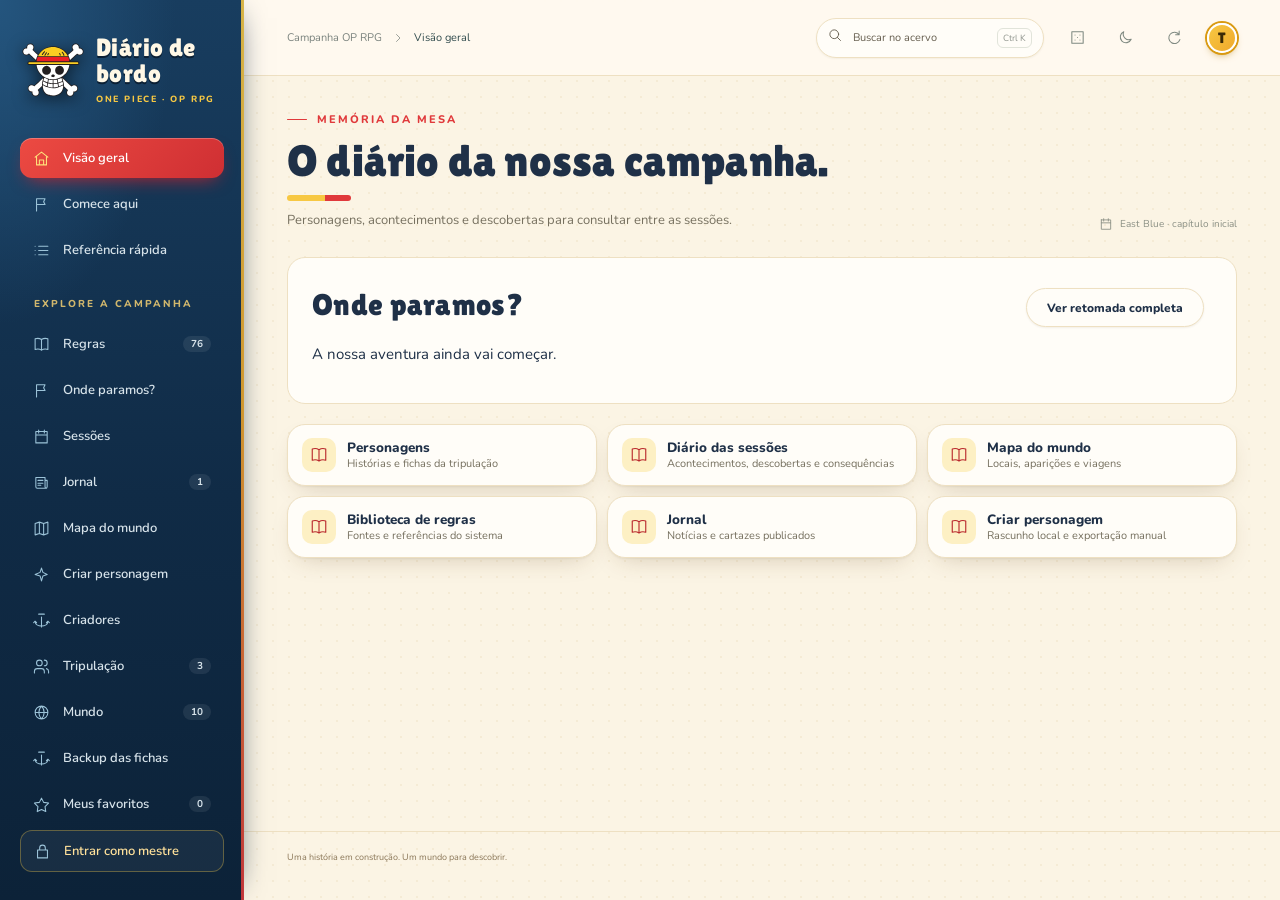
==== commit 0b3f52a8: "Atualiza os portais ViniciusDevB/OP-RPG@0086acfc1c25efba8294d643f3845b8888246597" ====
--- a/index.html
+++ b/index.html
@@ -5,7 +5,7 @@
   <meta name="description" content="Diário de bordo da campanha OP RPG: regras, personagens, sessões e um mundo por descobrir.">
   <meta name="theme-color" content="#183d5f"><title>Diário de bordo · OP RPG</title>
   <link rel="icon" type="image/svg+xml" href="logo-one-piece.svg">
-  <link rel="stylesheet" href="styles.css"><link rel="stylesheet" href="pirate.css"><link rel="stylesheet" href="creator-sheet.css"><link rel="stylesheet" href="extras.css"><link rel="stylesheet" href="journal.css"><link rel="stylesheet" href="sessions.css"><link rel="stylesheet" href="forge.css"><link rel="stylesheet" href="map.css"><link rel="stylesheet" href="soft.css"><script defer src="data.js"></script><script defer src="creator-sheet.js"></script><script defer src="creator.js"></script><script defer src="forge.js"></script><script defer src="tools.js"></script><script defer src="journal.js"></script><script defer src="sessions.js"></script><script defer src="map.js"></script><script defer src="app.js"></script>
+  <link rel="stylesheet" href="styles.css"><link rel="stylesheet" href="pirate.css"><link rel="stylesheet" href="creator-sheet.css"><link rel="stylesheet" href="extras.css"><link rel="stylesheet" href="journal.css"><link rel="stylesheet" href="sessions.css"><link rel="stylesheet" href="forge.css"><link rel="stylesheet" href="map.css"><link rel="stylesheet" href="soft.css"><link rel="stylesheet" href="ficha.css"><script defer src="data.js"></script><script defer src="rules-core.js"></script><script defer src="campaign.js"></script><script defer src="creator-sheet.js"></script><script defer src="creator.js"></script><script defer src="forge.js"></script><script defer src="tools.js"></script><script defer src="journal.js"></script><script defer src="sessions.js"></script><script defer src="map.js"></script><script defer src="ficha.js"></script><script defer src="archive.js?v=9925b1d95370"></script><script defer src="app.js?v=9f1374a4d3f8"></script>
 </head>
 <body>
   <a class="skip" href="#main">Ir para o conteúdo</a>
@@ -17,7 +17,7 @@
       <footer class="footer"><span>Uma história em construção. Um mundo para descobrir.</span><span id="updated"></span></footer>
     </div>
   </div>
-  <dialog id="search-dialog"><div class="search-dialog-head"><span id="dialog-search-icon"></span><input id="global-search" placeholder="Procure regras, personagens, lugares…" aria-label="Buscar em todo o acervo" autocomplete="off"><button id="close-search" class="icon-button" aria-label="Fechar busca">Esc</button></div><div class="search-help">Busca em títulos e no conteúdo de todas as notas. Acentos são opcionais.</div><div id="search-results"></div></dialog>
+  <dialog id="search-dialog"><div class="search-dialog-head"><span id="dialog-search-icon"></span><input id="global-search" placeholder="Procure regras, personagens, lugares…" aria-label="Buscar em todo o acervo" autocomplete="off"><button id="close-search" class="icon-button" aria-label="Fechar busca">Esc</button></div><div class="search-help">Busca em notas, personagens, sessões, lugares e conhecimento liberado. Acentos são opcionais.</div><div id="search-results"></div></dialog>
   <div id="toast" role="status" aria-live="polite"></div>
   <noscript>Ative JavaScript para navegar pelo acervo. Os arquivos originais continuam disponíveis no Vault de Obsidian.</noscript>
 </body>
--- a/creator-sheet.css
+++ b/creator-sheet.css
@@ -34,4 +34,4 @@
 .ops-rollrow{display:grid;grid-template-columns:1fr auto;gap:0 8px;padding:6px 10px;border-top:1px solid #eadbbd}.ops-rollrow__label{font-weight:600}.ops-rollrow__total{grid-row:span 2;font-size:24px;font-family:'Libre Caslon Display',Georgia,serif;align-self:center}.ops-rollrow__detail{font-size:11px;color:#7a6f63}.ops-rollrow.is-crit .ops-rollrow__total{color:#2f7a3a}.ops-rollrow.is-fumble .ops-rollrow__total{color:#b0261a}
 .ops-toolbar{display:flex;flex-wrap:wrap;gap:8px;justify-content:space-between;align-items:center;max-width:1080px;margin:0 auto 14px}
 @media (max-width:820px){.ops-vitals{grid-template-columns:repeat(3,1fr)}.ops-cols{column-count:1}.ops-skillgrid{grid-template-columns:1fr 1fr}.ops-sheet{padding:16px}.ops-name{font-size:28px}.ops-head{flex-direction:column}}
-@media print{body *{visibility:hidden}.ops-sheet,.ops-sheet *{visibility:visible}.ops-sheet{position:absolute;left:0;top:0;box-shadow:none;max-width:none;width:100%;margin:0;font-size:11.5px}.print-hide,.ops-allskills,.ops-concerns{display:none!important}.ops-sheet{-webkit-print-color-adjust:exact;print-color-adjust:exact;padding:12px 16px}.ops-cols{column-count:2}.ops-vitals{grid-template-columns:repeat(6,1fr)}.ops-head{flex-direction:row}.ops-name{font-size:26px}.ops-entry--long summary .ops-muted,.ops-entry--long summary::after{display:none}.ops-roll{color:inherit;border:0}}
+@media print{body *{visibility:hidden}.ops-sheet,.ops-sheet *{visibility:visible}.ops-sheet{position:absolute;left:0;top:0;box-shadow:none;max-width:none;width:100%;margin:0;font-size:11.5px}.print-hide,.ops-allskills{display:none!important}.ops-concerns{break-inside:auto}.ops-sheet{-webkit-print-color-adjust:exact;print-color-adjust:exact;padding:12px 16px}.ops-cols{column-count:2}.ops-vitals{grid-template-columns:repeat(6,1fr)}.ops-head{flex-direction:row}.ops-name{font-size:26px}.ops-entry--long summary .ops-muted,.ops-entry--long summary::after{display:none}.ops-roll{color:inherit;border:0}}
--- a/extras.css
+++ b/extras.css
@@ -237,6 +237,9 @@
 .creator-field{min-width:0}.fields-two{align-items:end}
 .creator-library-row select{padding:9px;border:1px solid #cbb58c;border-radius:3px;background:#fffdf5;color:#293640;font:13px var(--sans)}
 [data-theme=dark] .creator-library-row select{background:#1d1a15;color:#e6dbc3;border-color:#4a4232}
+
+/* Preparação e continuidade */
+.campaign-nav a.btn-primary{color:#fff8dd}.campaign-nav{flex-wrap:wrap}.campaign-nav a{white-space:normal}#campaign-body input:not([type=checkbox]),#campaign-body textarea,#campaign-body select{max-width:100%;box-sizing:border-box}#campaign-body progress{max-width:100%}#campaign-body pre{white-space:pre-wrap;overflow-wrap:anywhere}
 /* Fichas na mesa */
 .party-add{display:flex;flex-wrap:wrap;gap:8px;align-items:center;margin:0 0 16px}.party-add label{font-weight:600}.party-add input:not([type=file]){flex:1 1 280px;min-width:0;border:1px solid var(--x-line);border-radius:4px;padding:7px 9px;background:#fff;color:#243043}
 .party-grid{display:grid;grid-template-columns:repeat(auto-fill,minmax(320px,1fr));gap:14px}
@@ -273,3 +276,25 @@
 [data-theme=dark] .article-body tbody tr:nth-child(even) td{background:#1d1a15!important}
 /* Imagens embutidas nas notas (![[mapa.svg]]), como o mapa-múndi. */
 .article-body img.note-image{display:block;max-width:100%;height:auto;margin:12px auto;border:1px solid #b69a63;border-radius:4px;background:#fffcf1}
+
+/* Criador: texto do livro nas opções (singularidades, defeitos, treinamentos, habilidades básicas) */
+.wizard-panel small.choice-text{max-height:11em;overflow:auto;padding-right:6px}
+.wizard-panel small.choice-text em{font-style:normal;opacity:.75}
+.wizard-panel small.choice-blocked{display:block;color:var(--x-accent);font-size:11px}
+
+/* Arquivo de campanha: consulta entre sessões, sem recursos de jogo. */
+.archive-resume,.archive-card{border:1px solid var(--line);border-radius:18px;background:var(--white);padding:24px;margin:20px 0;overflow-wrap:anywhere}
+.archive-resume h3{font-size:1.4rem;margin:12px 0}.archive-kicker{display:block;opacity:.72;margin:8px 0;font-size:.85rem}
+.archive-columns{display:grid;grid-template-columns:repeat(2,minmax(0,1fr));gap:20px}.archive-columns>.archive-card{margin:0}
+.archive-text{white-space:pre-line;line-height:1.7}.archive-links{display:flex;gap:12px;flex-wrap:wrap}.archive-note-link{display:inline-block;text-decoration:underline;text-underline-offset:3px}
+.archive-card dl{display:grid;grid-template-columns:auto 1fr;gap:8px 18px}.archive-card dd{margin:0}.archive-card dt{opacity:.7}
+.archive-list .archive-card h2{margin-top:8px}.archive-card .article-body{max-width:78ch}.archive-card .btn,.archive-resume .btn{margin:6px 8px 0 0}
+@media(max-width:760px){.archive-columns{grid-template-columns:1fr}.archive-card,.archive-resume{padding:18px}.archive-card dl{grid-template-columns:1fr}.archive-card dd{margin-bottom:8px}}
+.creator-tabs .step-mark{display:inline-block;min-width:18px;margin-left:4px;padding:0 5px;border-radius:9px;font-size:10px;line-height:18px;text-align:center;font-weight:800}
+.creator-tabs .step-mark.ok{background:#4f8a5b;color:#fff}.creator-tabs .step-mark.todo{background:var(--x-accent);color:#fff}
+.creator-tabs button.active .step-mark{background:#fff;color:var(--x-accent)}
+.todo-go{margin-left:6px;padding:2px 8px;border:1px solid currentColor;border-radius:10px;background:transparent;color:inherit;font-size:11px;font-weight:700;cursor:pointer}
+.ready-box{background:#e3f1e2;border:1px solid #6fa778;color:#24502c;padding:13px;font-size:13px;line-height:1.7;margin:12px 0}
+:root[data-theme=dark] .ready-box{background:#1f3322;border-color:#3f7a49;color:#cfe8d0}
+@media (prefers-color-scheme:dark){:root:not([data-theme=light]) .ready-box{background:#1f3322;border-color:#3f7a49;color:#cfe8d0}}
+.wizard-panel small.suggested-hint{color:var(--x-link);font-style:italic}
--- a/ficha.css
+++ b/ficha.css
@@ -0,0 +1,176 @@
+/* Ficha de personagem no portal, no mesmo visual da ficha do Foundry (foundry/oprpg/styles/oprpg.css).
+   A ficha fica clara mesmo no tema escuro do portal, como no Foundry. */
+.op-ficha {
+  --op-papel: #fbf4e4; --op-papel-2: #f3e7cc; --op-cartao: #fffdf8; --op-tinta: #1f3047; --op-suave: #76705f;
+  --op-mar: #1d4e6b; --op-mar-escuro: #102b46; --op-vermelho: #c8282d; --op-vermelho-vivo: #e0393b;
+  --op-palha: #f7c843; --op-ouro: #d99a12; --op-linha: #e6d5b0;
+  --op-titulo: "Lilita One", "Signika", Impact, sans-serif;
+  --op-sombra: 0 1px 2px rgba(90,62,20,.08), 0 8px 18px -12px rgba(90,62,20,.45);
+  --op-raio: 12px;
+  color: var(--op-tinta); font-family: "Nunito", "Signika", system-ui, sans-serif; font-size: 15px; line-height: 1.4;
+  background-color: var(--op-papel);
+  background-image: radial-gradient(circle at 1px 1px, rgba(201,166,90,.16) 1px, transparent 1.4px); background-size: 16px 16px;
+  border: 1px solid var(--op-linha); border-radius: 16px; overflow: hidden; box-shadow: 0 18px 40px -24px rgba(16,43,70,.55);
+  margin: 0 0 28px;
+}
+.op-ficha svg { width: 1em; height: 1em; fill: currentColor; vertical-align: -.12em; }
+.op-ficha h3 {
+  display: flex; align-items: center; gap: 8px; font-family: var(--op-titulo); font-weight: 400; letter-spacing: .3px;
+  color: var(--op-mar); margin: 16px 0 8px; font-size: 1.25em; border: 0; padding: 0;
+}
+.op-ficha h3::after { content: ""; flex: 1; height: 2px; border-radius: 2px; background: linear-gradient(90deg, var(--op-palha), transparent); }
+.op-ficha h4 { color: var(--op-vermelho); margin: 0 0 4px; font-size: .78em; text-transform: uppercase; letter-spacing: .08em; font-weight: 800; }
+.op-ficha p { margin: 0 0 6px; }
+
+/* Cabeçalho */
+.op-ficha-cab {
+  position: relative; overflow: hidden; display: flex; gap: 16px; align-items: center; padding: 16px 20px 20px; color: #fff8e6;
+  background: radial-gradient(120% 90% at 0% 0%, rgba(36,85,126,.95) 0%, transparent 60%), linear-gradient(160deg, #183d5f 0%, var(--op-mar-escuro) 60%, #0c2238 100%);
+  border-bottom: 3px solid transparent; border-image: linear-gradient(90deg, var(--op-palha), #f0a92b 45%, var(--op-vermelho-vivo)) 1;
+}
+.op-ficha-cab::before {
+  content: ""; position: absolute; inset: auto 0 0 0; height: 26px; opacity: .18; pointer-events: none;
+  background: repeating-radial-gradient(circle at 12px 30px, transparent 0 9px, #fff 9px 10.5px, transparent 10.5px 24px); background-size: 24px 26px;
+}
+.op-ficha-retrato {
+  flex: 0 0 auto; width: 96px; height: 96px; border-radius: 50%; display: grid; place-items: center;
+  font-family: var(--op-titulo); font-size: 3em; color: var(--op-mar-escuro); background: #fffdf8;
+  border: 3px solid var(--op-mar-escuro); box-shadow: 0 0 0 3px var(--op-palha), 0 6px 16px -6px #000c; position: relative; z-index: 1;
+}
+.op-ficha-id { flex: 1; min-width: 0; display: flex; flex-direction: column; gap: 6px; position: relative; z-index: 1; }
+.op-ficha-nome { font-family: var(--op-titulo); font-weight: 400; font-size: 2em; letter-spacing: .4px; margin: 0; color: #fff8e6; text-shadow: 0 2px 0 #0b1f33; line-height: 1.1; }
+.op-ficha-linha { display: flex; flex-wrap: wrap; gap: 6px 14px; align-items: center; }
+.op-ficha-pequeno { font-size: .85em; }
+.op-ficha-cab .op-ficha-pequeno strong { color: #f3cf72; }
+.op-ficha-etiqueta { background: linear-gradient(180deg, #ffe07a, var(--op-palha)); color: #2b1d05; border-radius: 999px; padding: 1px 11px; font-size: .82em; font-weight: 800; box-shadow: inset 0 -1px 0 rgba(0,0,0,.15); }
+.op-ficha-marca { position: absolute; right: -14px; top: -10px; width: 130px; opacity: .12; transform: rotate(12deg); pointer-events: none; }
+
+/* Recursos */
+.op-ficha-recursos {
+  display: grid; grid-template-columns: 1.4fr 1.4fr 1fr 1fr 1fr 1fr; gap: 8px; padding: 12px 16px;
+  background: linear-gradient(180deg, var(--op-papel-2), var(--op-papel)); border-bottom: 1px solid var(--op-linha);
+}
+.op-ficha-recurso {
+  text-align: center; background: var(--op-cartao); border: 1px solid var(--op-linha); border-radius: var(--op-raio);
+  padding: 7px 6px 6px; box-shadow: var(--op-sombra); display: flex; flex-direction: column; gap: 4px; justify-content: center; min-width: 0;
+}
+.op-ficha-recurso .rotulo { font-weight: 800; color: var(--op-suave); text-transform: uppercase; font-size: .68em; letter-spacing: .07em; }
+.op-ficha-recurso .rotulo svg { color: var(--op-vermelho-vivo); }
+.op-ficha-recurso .grande { font-family: var(--op-titulo); font-weight: 400; font-size: 1.7em; line-height: 1.1; color: var(--op-tinta); }
+.op-ficha-recurso .valores { font-weight: 700; }
+.op-ficha-recurso .op-ficha-pequeno { color: var(--op-suave); font-size: .72em; line-height: 1.2; }
+.op-ficha-barra { position: relative; height: 9px; border-radius: 9px; background: rgba(31,48,71,.12); overflow: hidden; box-shadow: inset 0 1px 2px rgba(0,0,0,.15); }
+.op-ficha-barra span { position: absolute; left: 0; top: 0; bottom: 0; border-radius: 9px; }
+.op-ficha-recurso.pv { border-top: 3px solid #3fa266; }
+.op-ficha-recurso.pv .op-ficha-barra span { background: linear-gradient(90deg, #3fa266, #6cc17a); }
+.op-ficha-recurso.pp { border-top: 3px solid #3a8fc2; }
+.op-ficha-recurso.pp .op-ficha-barra span { background: linear-gradient(90deg, #1d4e6b, #3a8fc2); }
+.op-ficha-recurso.cr .escudo {
+  margin: 0 auto; width: 3.1em; height: 3.4em; display: grid; place-items: center;
+  background: linear-gradient(180deg, var(--op-mar), var(--op-mar-escuro)); clip-path: polygon(50% 0, 100% 14%, 100% 55%, 50% 100%, 0 55%, 0 14%);
+}
+.op-ficha-recurso.cr .escudo .grande { color: #fff; font-size: 1.5em; }
+
+/* Abas */
+.op-ficha-abas { display: flex; gap: 4px; padding: 6px 16px 0; background: var(--op-papel-2); border-bottom: 2px solid var(--op-mar); overflow-x: auto; }
+.op-ficha-abas button {
+  padding: 7px 14px; cursor: pointer; border: 0; border-radius: 10px 10px 0 0; background: transparent; color: var(--op-tinta);
+  font: inherit; font-weight: 800; font-size: .9em; white-space: nowrap;
+}
+.op-ficha-abas button:hover { background: rgba(29,78,107,.1); }
+.op-ficha-abas button[aria-selected="true"] { background: linear-gradient(180deg, #24557e, var(--op-mar)); color: #fff; box-shadow: inset 0 1px #ffffff30; }
+.op-ficha-corpo { padding: 6px 18px 20px; }
+.op-ficha-aba.ativa { animation: op-ficha-entrar .18s ease; }
+@keyframes op-ficha-entrar { from { opacity: 0; transform: translateY(3px); } to { opacity: 1; transform: none; } }
+
+/* Principal */
+.op-ficha-colunas { display: grid; grid-template-columns: 1fr 1fr; gap: 20px; }
+.op-ficha-atributos { display: grid; grid-template-columns: repeat(3, 1fr); gap: 8px; }
+.op-ficha-atributo {
+  display: flex; flex-direction: column; align-items: center; gap: 3px; padding: 7px 4px;
+  background: var(--op-cartao); border: 1px solid var(--op-linha); border-radius: var(--op-raio); box-shadow: var(--op-sombra);
+}
+.op-ficha-atributo:hover { border-color: var(--op-palha); }
+.op-ficha-atributo .nome { font-size: .7em; text-transform: uppercase; letter-spacing: .07em; color: var(--op-suave); font-weight: 700; }
+.op-ficha-atributo .mod { font-family: var(--op-titulo); font-weight: 400; font-size: 2em; line-height: 1; }
+.op-ficha-atributo .valor { min-width: 3em; text-align: center; border-radius: 999px; font-weight: 800; background: var(--op-papel-2); border: 1px solid var(--op-linha); padding: 0 8px; }
+.op-ficha-atributo .salv { font-size: .76em; color: var(--op-suave); font-weight: 700; }
+.op-ficha-atributo .salv.proficiente { color: var(--op-mar); }
+.op-ficha-destaques { display: grid; grid-template-columns: repeat(3, 1fr); gap: 6px; margin-top: 10px; }
+.op-ficha-destaque { display: flex; flex-direction: column; align-items: center; text-align: center; gap: 2px; padding: 6px 4px; border-radius: 10px; background: linear-gradient(180deg, #fdf0c4, #fbe8a6); border: 1px solid #f0d27a; }
+.op-ficha-destaque span { font-size: .68em; font-weight: 800; color: #7a5a10; line-height: 1.15; }
+.op-ficha-destaque strong { font-family: var(--op-titulo); font-weight: 400; font-size: 1.35em; }
+.op-ficha-pericias { width: 100%; border-collapse: collapse; background: var(--op-cartao); border-radius: var(--op-raio); box-shadow: var(--op-sombra); overflow: hidden; margin: 0; border: 0; }
+.op-ficha-pericias td { border: 0; border-bottom: 1px solid #f1e6cc; padding: 3px 8px; background: transparent; color: var(--op-tinta); }
+.op-ficha-pericias tr:hover td { background: rgba(247,200,67,.16); }
+.op-ficha-pericias td.prof { width: 1.6em; color: var(--op-suave); text-align: center; }
+.op-ficha-pericias tr.tem-prof td { color: var(--op-vermelho); font-weight: 700; }
+.op-ficha-pericias tr.tem-prof td.prof { color: var(--op-mar); }
+.op-ficha-pericias td.attr { color: var(--op-suave); font-size: .78em; font-weight: 700; }
+.op-ficha-pericias td.mod { font-family: var(--op-titulo); font-size: 1.1em; text-align: center; color: var(--op-tinta); font-weight: 400; }
+.op-ficha-pericias tr.especial td { background: rgba(247,200,67,.18); }
+.op-ficha-legenda { font-size: .75em; color: var(--op-suave); margin-top: 6px; }
+.op-ficha-caixa { margin-top: 12px; padding: 9px 12px; border: 1px solid var(--op-linha); border-radius: var(--op-raio); background: var(--op-cartao); box-shadow: var(--op-sombra); }
+.op-ficha-caixa ul { margin: 0; padding-left: 18px; }
+.op-ficha-mestre { border-left: 4px solid var(--op-vermelho-vivo); }
+
+/* Listas (ataques, técnicas, características, inventário) */
+.op-ficha-lista { list-style: none; margin: 0; padding: 0; display: flex; flex-direction: column; gap: 4px; }
+.op-ficha-lista-cab { display: flex; gap: 10px; padding: 0 12px; font-size: .7em; text-transform: uppercase; letter-spacing: .07em; color: var(--op-suave); font-weight: 800; }
+.op-ficha-lista-cab .nome { flex: 1; }
+.op-ficha .col { min-width: 3.6em; text-align: center; font-weight: 800; }
+.op-ficha .col.largo { min-width: 9em; font-weight: 700; font-size: .92em; }
+.op-ficha-item { border: 1px solid var(--op-linha); border-radius: 10px; background: var(--op-cartao); box-shadow: 0 1px 2px rgba(90,62,20,.06); transition: border-color .15s, box-shadow .15s; }
+.op-ficha-item:hover { border-color: var(--op-palha); box-shadow: var(--op-sombra); }
+.op-ficha-item.equipado { border-left: 4px solid var(--op-vermelho-vivo); }
+.op-ficha-item-cab { display: flex; align-items: center; gap: 10px; width: 100%; padding: 6px 10px; background: none; border: 0; font: inherit; color: inherit; text-align: left; }
+button.op-ficha-item-cab { cursor: pointer; }
+.op-ficha-item .nome { flex: 1; min-width: 0; display: flex; flex-direction: column; }
+.op-ficha-nota { font-size: .8em; color: var(--op-suave); white-space: nowrap; overflow: hidden; text-overflow: ellipsis; }
+.op-ficha-info { flex: 0 0 auto; width: 20px; height: 20px; border-radius: 50%; display: grid; place-items: center; font-size: .75em; font-weight: 900; font-style: italic; font-family: Georgia, serif; color: var(--op-mar); background: var(--op-papel-2); }
+.op-ficha-item.aberto .op-ficha-info { background: var(--op-mar); color: #fff; }
+.op-ficha-item-desc { display: none; margin: 0 10px 8px; padding: 7px 11px; font-size: .92em; line-height: 1.45; border-left: 3px solid var(--op-palha); border-radius: 0 8px 8px 0; background: rgba(247,200,67,.1); }
+.op-ficha-item.aberto .op-ficha-item-desc { display: block; }
+.op-ficha-item-desc table { width: 100%; border-collapse: collapse; margin: 4px 0 8px; font-size: .92em; }
+.op-ficha-item-desc th, .op-ficha-item-desc td { border-bottom: 1px dotted var(--op-linha); padding: 2px 5px; text-align: left; background: transparent; color: var(--op-tinta); }
+.op-ficha-item-desc th { color: var(--op-mar); }
+.op-ficha-dl { display: grid; grid-template-columns: max-content 1fr; gap: 2px 12px; margin: 0 0 6px; }
+.op-ficha-dl dt { font-weight: 800; color: var(--op-mar); font-size: .85em; }
+.op-ficha-dl dd { margin: 0; }
+.op-ficha-fonte { font-size: .78em; color: var(--op-suave); margin: 0; }
+.op-ficha-vazio { color: var(--op-suave); font-style: italic; }
+.op-ficha-dinheiro { display: grid; grid-template-columns: repeat(4, 1fr); gap: 8px; margin-top: 12px; }
+.op-ficha-dinheiro div { display: flex; flex-direction: column; align-items: center; padding: 7px 4px; border-radius: 10px; background: linear-gradient(180deg, #fdf0c4, #fbe8a6); border: 1px solid #f0d27a; }
+.op-ficha-dinheiro span { font-size: .7em; font-weight: 800; color: #7a5a10; text-transform: uppercase; letter-spacing: .05em; }
+.op-ficha-dinheiro strong { font-family: var(--op-titulo); font-weight: 400; font-size: 1.3em; }
+
+/* Página da ficha: largura total, sem o índice lateral. */
+.reading-layout.ficha-layout { display: block; max-width: 1080px; }
+.reading-layout.ficha-layout .toc { display: none; }
+.reading-layout.ficha-layout .article, .op-ficha { min-width: 0; max-width: 100%; }
+
+@media (max-width: 820px) {
+  .op-ficha-recursos { grid-template-columns: repeat(3, 1fr); }
+  .op-ficha-colunas { grid-template-columns: 1fr; }
+}
+@media (max-width: 520px) {
+  .op-ficha-cab { flex-direction: column; text-align: center; align-items: center; }
+  .op-ficha-linha { justify-content: center; }
+  .op-ficha-recursos { grid-template-columns: repeat(2, 1fr); padding: 10px; }
+  .op-ficha-corpo { padding: 4px 12px 16px; }
+  .op-ficha-dinheiro { grid-template-columns: repeat(2, 1fr); }
+  .op-ficha-abas { flex-wrap: wrap; padding: 6px 8px 0; }
+  .op-ficha-abas button { padding: 6px 10px; }
+  .op-ficha .col.largo { min-width: 6em; }
+}
+@media print {
+  .op-ficha { box-shadow: none; }
+  .op-ficha-aba[hidden] { display: block !important; }
+  .op-ficha-abas { display: none; }
+}
+
+/* Celular: o caminho no topo encolhe para os botões não saírem da tela (antes, notas com título longo vazavam). */
+@media (max-width: 520px) {
+  #breadcrumbs { flex: 1 1 auto; min-width: 0; overflow: hidden; white-space: nowrap; text-overflow: ellipsis; }
+  .top-actions { flex: 0 0 auto; }
+}
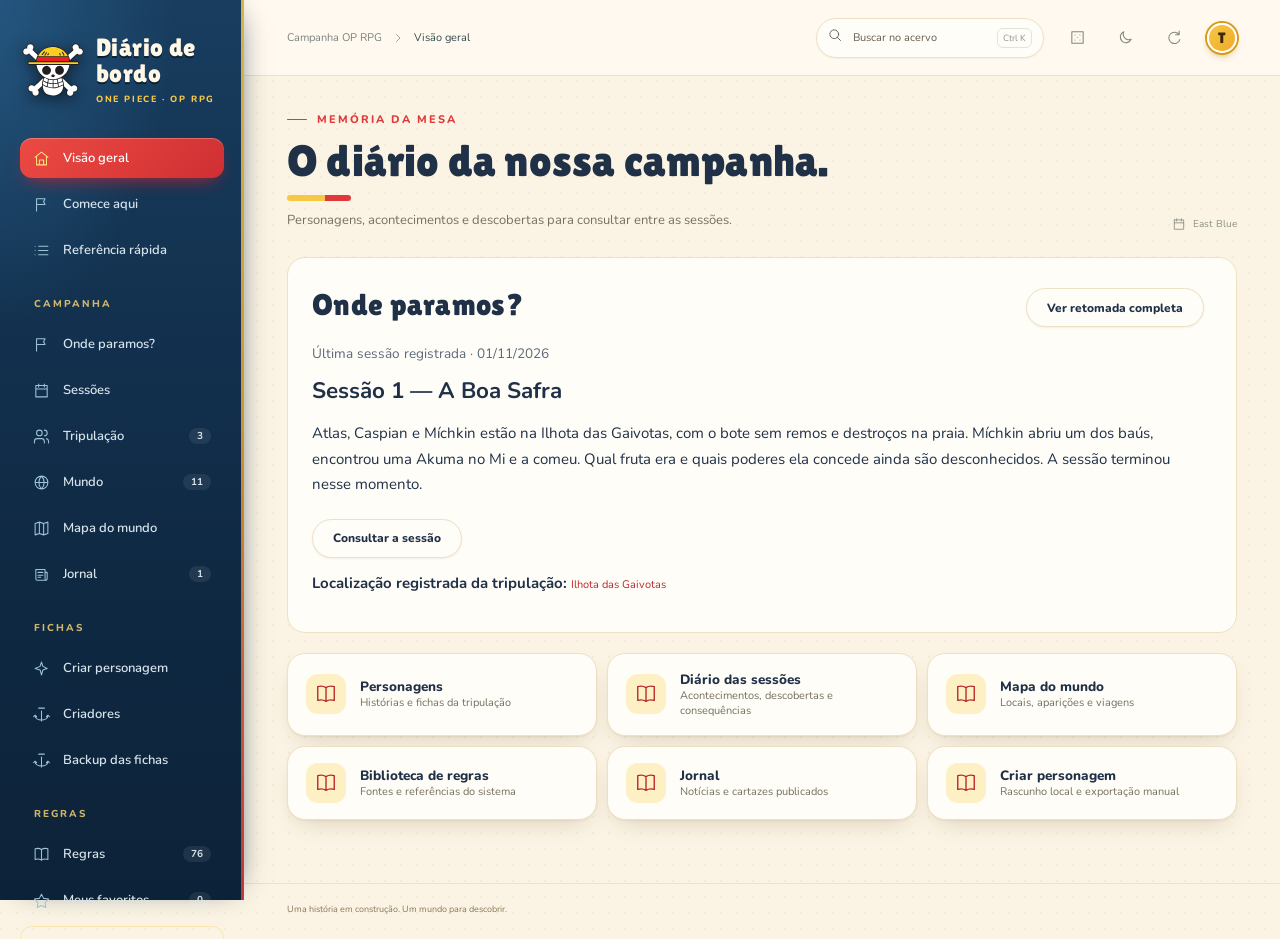
==== commit 1ba7e704: "Atualiza os portais ViniciusDevB/OP-RPG@52ec8aef4a94f425c9bc1b45c0186d35ec24a7df" ====
--- a/index.html
+++ b/index.html
@@ -5,7 +5,7 @@
   <meta name="description" content="Diário de bordo da campanha OP RPG: regras, personagens, sessões e um mundo por descobrir.">
   <meta name="theme-color" content="#183d5f"><title>Diário de bordo · OP RPG</title>
   <link rel="icon" type="image/svg+xml" href="logo-one-piece.svg">
-  <link rel="stylesheet" href="styles.css"><link rel="stylesheet" href="pirate.css"><link rel="stylesheet" href="creator-sheet.css"><link rel="stylesheet" href="extras.css"><link rel="stylesheet" href="journal.css"><link rel="stylesheet" href="sessions.css"><link rel="stylesheet" href="forge.css"><link rel="stylesheet" href="map.css"><link rel="stylesheet" href="soft.css"><link rel="stylesheet" href="ficha.css"><script defer src="data.js"></script><script defer src="rules-core.js"></script><script defer src="campaign.js"></script><script defer src="creator-sheet.js"></script><script defer src="creator.js"></script><script defer src="forge.js"></script><script defer src="tools.js"></script><script defer src="journal.js"></script><script defer src="sessions.js"></script><script defer src="map.js"></script><script defer src="ficha.js"></script><script defer src="archive.js?v=9925b1d95370"></script><script defer src="app.js?v=9f1374a4d3f8"></script>
+  <link rel="stylesheet" href="styles.css"><link rel="stylesheet" href="pirate.css"><link rel="stylesheet" href="creator-sheet.css"><link rel="stylesheet" href="extras.css"><link rel="stylesheet" href="journal.css"><link rel="stylesheet" href="sessions.css"><link rel="stylesheet" href="forge.css"><link rel="stylesheet" href="map.css"><link rel="stylesheet" href="soft.css"><link rel="stylesheet" href="ficha.css"><script defer src="data.js"></script><script defer src="rules-core.js"></script><script defer src="campaign.js"></script><script defer src="creator-sheet.js"></script><script defer src="creator.js"></script><script defer src="forge.js"></script><script defer src="tools.js"></script><script defer src="journal.js"></script><script defer src="sessions.js"></script><script defer src="map.js"></script><script defer src="ficha.js"></script><script defer src="archive.js?v=3c105b694101"></script><script defer src="app.js?v=3fec0b0f0a8c"></script>
 </head>
 <body>
   <a class="skip" href="#main">Ir para o conteúdo</a>
--- a/styles.css
+++ b/styles.css
@@ -1,8 +1,8 @@
 @import url('https://fonts.googleapis.com/css2?family=DM+Sans:wght@400;500;600;700&family=Libre+Caslon+Display&display=swap');
 :root{--nav:#102d37;--nav-soft:#1b3a43;--paper:#f6f5f0;--white:#fffefa;--ink:#20393d;--muted:#78807a;--line:#e5e7df;--accent:#ba744b;--accent-soft:#f3e5d9;--green:#517868;--green-soft:#e8eee7;--serif:'Libre Caslon Display',Georgia,serif;--sans:'DM Sans',Arial,sans-serif}
-*{box-sizing:border-box}body{margin:0;background:var(--paper);color:var(--ink);font-family:var(--sans);font-size:14px}button,input,select{font:inherit}button,a,input,select{ -webkit-tap-highlight-color:transparent}button{cursor:pointer}a{color:inherit;text-decoration:none}button{color:inherit}button:focus-visible,a:focus-visible,input:focus-visible,select:focus-visible{outline:3px solid #cb966c;outline-offset:4px}svg{width:20px;height:20px;flex-shrink:0}button svg{pointer-events:none}.shell{display:flex;min-height:100vh}#sidebar{position:fixed;left:0;top:0;bottom:0;width:244px;background:var(--nav);color:#b5c7c7;display:flex;flex-direction:column;padding:35px 20px 20px;z-index:30}.brand{display:flex;align-items:center;gap:12px;margin:0 12px 36px}.brand-mark{color:#dda47a;width:38px;height:38px}.brand strong{font-family:var(--serif);font-size:24px;font-weight:400;color:#f6eee0;line-height:1.1}.brand small{font-size:9px;letter-spacing:2.5px;display:block;margin-top:7px;color:#88a6a7}.nav-label{font-size:9px;text-transform:uppercase;letter-spacing:2px;color:#6f9398;margin:24px 14px 10px}.nav-item{display:flex;align-items:center;gap:13px;border-radius:8px;padding:12px 14px;font-size:12px;transition:.16s;margin:3px 0}.nav-item svg{width:17px;height:17px;color:#81a3a6}.nav-item:hover{background:#ffffff09;color:white}.nav-item.active{background:#29454b;color:#f8f4e9;box-shadow:inset 2px 0 #cf9267}.nav-item.active svg{color:#dda47a}.nav-count{font-size:10px;color:#8ca9a9;margin-left:auto}.side-bottom{margin-top:auto;padding-top:30px}.voyage{border:1px solid #365158;border-radius:10px;padding:17px;margin:0 6px 18px;background:linear-gradient(135deg,#1d3c44,#15333d)}.voyage small{font-size:9px;letter-spacing:1.7px;color:#a1b1aa}.voyage h4{font-family:var(--serif);font-size:24px;color:#efe6d3;font-weight:400;margin:9px 0}.voyage p{font-size:10px;line-height:1.8;color:#8da8a6;margin:0}.voyage-track{height:3px;background:#365158;margin:14px 0 10px}.voyage-track span{display:block;width:13%;height:3px;background:#cf9267}.side-footer{display:flex;align-items:center;gap:9px;color:#87a1a4;font-size:10px;padding:0 13px}.side-footer svg{width:13px;height:13px}.workspace{margin-left:244px;width:calc(100% - 244px);min-width:0}.topbar{height:85px;border-bottom:1px solid var(--line);display:flex;align-items:center;justify-content:space-between;padding:0 43px;gap:20px;background:#f9f8f3;position:relative;z-index:15}#breadcrumbs{font-size:11px;color:#7b837e;display:flex;align-items:center;gap:10px}#breadcrumbs .current{color:#314b4d}#breadcrumbs svg{width:12px;height:12px}.top-actions{display:flex;align-items:center;gap:19px}.search-trigger{background:var(--white);border:1px solid var(--line);border-radius:7px;color:#7e8780;padding:9px 11px;display:flex;align-items:center;gap:10px;font-size:11px;min-width:228px}.search-trigger svg{width:15px;height:15px}kbd{font:9px var(--sans);color:#90958e;border:1px solid #e1e4da;border-radius:4px;padding:3px 5px;margin-left:auto}.avatar{width:30px;height:30px;display:grid;place-items:center;border:1px solid #dfd4c3;background:#eee5d5;border-radius:50%;font-family:Georgia;color:#77684f;font-size:12px}.icon-button{border:0;background:transparent;padding:6px;display:inline-flex;align-items:center;justify-content:center;color:#7f8981;gap:6px}.icon-button svg{width:17px;height:17px}.mobile-menu{display:none}main{padding:36px 43px 45px;max-width:1580px;margin:auto;min-height:calc(100vh - 145px)}.eyebrow{font-size:9px;text-transform:uppercase;letter-spacing:2px;color:var(--accent);font-weight:700;display:flex;gap:10px;align-items:center}.eyebrow:before{content:'';width:20px;height:1px;background:var(--accent)}.page-head{display:flex;align-items:flex-end;justify-content:space-between;gap:20px;margin-bottom:26px}.page-head h1{font-family:var(--serif);font-size:38px;line-height:1.12;font-weight:400;margin:9px 0 8px;letter-spacing:-.5px}.page-head p{font-size:12px;color:var(--muted);margin:0;line-height:1.7}.date-tag{color:#8b9085;font-size:10px;white-space:nowrap;display:flex;align-items:center;gap:7px}.date-tag svg{width:14px;height:14px}.hero{position:relative;border-radius:13px;overflow:hidden;background:#1b4650;min-height:306px;padding:34px 38px;color:#f8f5ec;isolation:isolate;box-shadow:0 8px 30px #203a3d0a}.hero-art{position:absolute;inset:0 0 0 auto;width:76%;height:100%;object-fit:cover;object-position:right center;z-index:-2}.hero:after{content:'';position:absolute;inset:0;background:linear-gradient(90deg,#163b46 0%,#183f49 25%,#193f47c9 42%,transparent 74%);z-index:-1}.hero-content{max-width:400px}.hero .eyebrow{color:#e1b58c;font-size:8px}.hero .eyebrow:before{background:#cba47e}.hero h2{font-family:var(--serif);font-weight:400;font-size:46px;line-height:1.06;margin:17px 0 16px;letter-spacing:-.5px}.hero h2 em{color:#e1b58c;font-weight:400}.hero p{color:#b6cacc;font-size:11px;line-height:1.9;max-width:300px;margin-bottom:22px}.btn{display:inline-flex;justify-content:center;align-items:center;gap:9px;border:1px solid transparent;border-radius:6px;padding:10px 15px;font-size:11px;font-weight:600;transition:.18s;min-height:37px}.btn svg{width:15px;height:15px}.btn-primary{background:#dba87c;color:#213b40}.btn-primary:hover{background:#ebbb91;transform:translateY(-1px)}.btn-outline{border-color:#4f737a;color:#dae6df;background:transparent;margin-left:8px}.btn-outline:hover{background:#ffffff0a}.btn-light{background:var(--white);border-color:var(--line);color:#526661}.btn-light:hover{border-color:#b8c7bd}.hero-coordinate{position:absolute;bottom:20px;right:23px;display:flex;gap:10px;font-size:8px;letter-spacing:1.5px;color:#c7d1c7}.stat-grid{display:grid;grid-template-columns:repeat(4,1fr);gap:16px;margin:22px 0 32px}.stat{border:1px solid var(--line);background:var(--white);border-radius:9px;padding:17px 19px;display:flex;align-items:center;gap:15px;transition:.2s}.stat:hover{border-color:#bbc9c0;transform:translateY(-2px)}.stat-icon{height:37px;width:37px;border-radius:9px;display:grid;place-items:center;background:#edf0e8;color:#6e8c7b}.stat:nth-child(2) .stat-icon{background:#f6e8dd;color:#c58c61}.stat:nth-child(3) .stat-icon{background:#e9eef1;color:#678997}.stat:nth-child(4) .stat-icon{background:#f0ece0;color:#a7935c}.stat strong{font-size:24px;font-weight:500;letter-spacing:-1px;display:block;line-height:1.1}.stat span{font-size:10px;color:var(--muted);margin-top:5px;display:block}.section-head{display:flex;align-items:center;justify-content:space-between;gap:12px;margin-bottom:17px}.section-head h2{font-family:var(--serif);font-size:26px;font-weight:400;margin:0}.section-head p{font-size:10px;color:var(--muted);margin:5px 0 0}.text-link{display:inline-flex;align-items:center;gap:6px;font-size:10px;color:#8d7256}.text-link svg{width:13px;height:13px}.dashboard-columns{display:grid;grid-template-columns:minmax(0,1.7fr) minmax(240px,1fr);gap:26px}.rule-grid{display:grid;grid-template-columns:repeat(2,1fr);gap:12px}.rule-card{display:flex;gap:12px;align-items:flex-start;border:1px solid var(--line);background:var(--white);padding:17px;border-radius:8px;transition:.18s;min-height:98px}.rule-card:hover{border-color:#aec1b6;box-shadow:0 5px 15px #304a3c06}.rule-icon{padding:8px;background:#eff2ea;border-radius:7px;color:#6f8b7b;display:flex}.rule-icon svg{width:17px;height:17px}.rule-card h3{font-size:11px;line-height:1.5;margin:2px 0 5px;font-weight:600}.rule-card p{font-size:9px;line-height:1.7;color:#8b9086;margin:0}.rule-card .arrow{margin-left:auto;padding-top:4px;color:#adb6a9}.rule-card .arrow svg{width:12px;height:12px}.note-panel{border:1px solid #e4d9c9;background:#f1ece1;border-radius:10px;padding:23px;position:relative;overflow:hidden}.note-panel .eyebrow{font-size:8px;color:#9c7d53;letter-spacing:1.3px}.note-panel h3{font-family:var(--serif);font-size:26px;font-weight:400;line-height:1.2;margin:15px 0 11px}.note-panel p{font-size:10px;line-height:1.85;color:#807e70}.checklist{list-style:none;padding:0;margin:19px 0}.checklist li{font-size:10px;display:flex;align-items:center;gap:8px;padding:9px 0;border-bottom:1px solid #e1d9cb}.checklist svg{width:13px;height:13px;color:#7b9274}.checklist .pending svg{color:#af9e81}.soft-label{font-size:8px;letter-spacing:1.5px;color:#a59070;display:block;padding-top:5px}.bottom-grid{display:grid;grid-template-columns:1.1fr 1fr;gap:24px;margin-top:31px}.character-card{background:var(--white);border:1px solid var(--line);border-radius:10px;padding:22px;display:flex;gap:22px;align-items:center;position:relative}.character-sigil{height:110px;width:90px;flex-shrink:0;border-radius:7px;background:radial-gradient(circle at 55% 40%,#57706b,#253e40 65%);display:grid;place-items:center;position:relative;color:#d0c4a8;overflow:hidden}.character-sigil svg{width:55px;height:55px;stroke-width:.9}.character-sigil:after{content:'';position:absolute;bottom:11px;font:9px Georgia;letter-spacing:5px}.character-card h3{font-family:var(--serif);font-size:24px;font-weight:400;margin:8px 0}.character-card p{color:#8b8c7f;font-size:10px;margin:5px 0 13px}.tag{display:inline-flex;align-items:center;border-radius:4px;padding:4px 6px;font-size:8px;letter-spacing:.4px;line-height:1.3;background:#edf1e9;color:#6d8269}.tag.proposal{background:#f5e9dc;color:#a67b4a}.tag.gm{background:#e9edec;color:#788982}.character-mini{font-size:9px;color:#65776d;border-top:1px solid #eceee6;padding-top:10px;display:flex;gap:18px}.activity{border:1px solid var(--line);background:var(--white);border-radius:10px;padding:21px}.activity-row{display:flex;gap:12px;padding:9px 0}.activity-dot{width:7px;height:7px;background:#b88a62;flex-shrink:0;border-radius:50%;margin-top:4px;box-shadow:0 0 0 4px #f3ece1}.activity-row strong{font-size:10px;font-weight:500;display:block}.activity-row small{font-size:9px;line-height:1.6;color:#979b90;display:block;margin-top:4px}.footer{max-width:1580px;margin:auto;padding:19px 43px 24px;display:flex;justify-content:space-between;gap:10px;border-top:1px solid var(--line);font-size:9px;color:#929a8f}.library-tools{display:flex;align-items:center;gap:10px;margin:25px 0 16px}.filter-search{position:relative;flex:1}.filter-search svg{position:absolute;left:13px;top:12px;width:16px;height:16px;color:#8b978a}.filter-search input{width:100%;background:var(--white);border:1px solid #dce1d6;border-radius:7px;padding:12px 15px 12px 39px;font-size:12px;color:var(--ink)}.library-tools select{background:var(--white);border:1px solid #dce1d6;border-radius:7px;padding:11px 13px;font-size:11px;color:#76816f;max-width:190px}.result-count{font-size:10px;color:#8a9388;margin-bottom:17px}.document-grid{display:grid;grid-template-columns:repeat(3,minmax(0,1fr));gap:15px}.document-card{display:flex;flex-direction:column;align-items:flex-start;text-align:left;background:var(--white);border:1px solid var(--line);border-radius:9px;padding:21px;min-height:197px;transition:.18s}.document-card:hover{border-color:#adbcaa;transform:translateY(-2px)}.document-card .doc-top{width:100%;display:flex;align-items:center;justify-content:space-between}.doc-top>svg{width:19px;height:19px;color:#789680}.document-card h3{font-family:var(--serif);font-size:23px;font-weight:400;line-height:1.15;margin:18px 0 9px}.document-card p{font-size:10px;line-height:1.8;color:#8a9085;margin:0 0 17px;display:-webkit-box;-webkit-line-clamp:3;-webkit-box-orient:vertical;overflow:hidden}.doc-foot{margin-top:auto;width:100%;display:flex;justify-content:space-between;align-items:center;font-size:9px;color:#8f9a88}.doc-foot svg{width:13px;height:13px}.book-strip{display:grid;grid-template-columns:repeat(5,minmax(0,1fr));gap:10px;margin:24px 0 32px}.book{background:#eceee5;border:1px solid #dce0d2;border-radius:7px;padding:15px;display:block;min-height:120px;position:relative;overflow:hidden}.book:before{content:'';position:absolute;left:4px;top:0;height:100%;width:2px;background:#c8d1bf}.book small{display:block;font-size:8px;color:#96a089;text-transform:uppercase;letter-spacing:1px;margin-bottom:12px}.book strong{font-family:var(--serif);font-size:19px;font-weight:400;display:block;line-height:1.2}.book span{font-size:8px;color:#8c9782;margin-top:8px;display:block}.empty-state{border:1px dashed #cfd8c9;background:#f0f2e9;text-align:center;padding:45px 25px;border-radius:12px;margin:20px 0}.empty-state>svg{width:40px;height:40px;color:#879d87;margin:0 0 13px}.empty-state h2{font-family:var(--serif);font-size:30px;font-weight:400;margin:0 0 12px}.empty-state p{max-width:470px;margin:0 auto 22px;font-size:12px;color:#89927f;line-height:1.8}.empty-state .btn-outline{color:#657b65;border-color:#c9d2bf}.reading-layout{display:grid;grid-template-columns:minmax(0,1fr) 200px;gap:32px}.article{background:var(--white);border:1px solid var(--line);border-radius:11px;padding:34px 38px;min-width:0}.article-header{border-bottom:1px solid var(--line);padding-bottom:22px;margin-bottom:26px}.article-header h1{font-family:var(--serif);font-size:37px;line-height:1.1;font-weight:400;margin:12px 0 18px}.article-meta{display:flex;gap:9px;flex-wrap:wrap}.article-actions{display:flex;gap:8px;margin-bottom:18px;flex-wrap:wrap}.article-actions .btn{font-size:10px;padding:8px 11px}.article-body{font-size:13px;line-height:1.9;overflow-wrap:anywhere}.article-body p{margin:0 0 16px}.article-body h2,.article-body h3,.article-body h4{scroll-margin-top:30px;color:#284d4e;line-height:1.3;margin:27px 0 15px}.article-body h2{font-family:var(--serif);font-size:29px;font-weight:400}.article-body h3{font-size:15px}.article-body h4{font-size:13px}.article-body a{color:#ae704e;border-bottom:1px solid #d4b89e}.article-body a:hover{color:#733d27}.article-body ul,.article-body ol{padding-left:23px;margin:12px 0 20px}.article-body li{padding-left:4px;margin:6px 0}.article-body blockquote{border-left:3px solid #c29b71;background:#f5f0e6;margin:18px 0;padding:15px 20px;color:#887559}.article-body code{font:11px/1.7 Consolas,monospace;background:#eef1e9;padding:2px 5px;border-radius:3px}.article-body pre{padding:16px;background:#19353d;color:#d2e0d5;border-radius:8px;overflow:auto}.article-body pre code{background:none;padding:0;color:inherit;white-space:pre}.table-scroll{overflow-x:auto;margin:20px 0}.article-body table{border-collapse:collapse;width:100%;font-size:11px;line-height:1.65;min-width:350px}.article-body th{background:#ecf0e6;color:#58705a;font-weight:600;text-align:left;padding:11px 12px;white-space:normal}.article-body td{border-bottom:1px solid var(--line);padding:11px 12px;vertical-align:top}.article-body tr:hover td{background:#fafaf4}.article-body hr{border:0;border-top:1px solid var(--line);margin:25px 0}.unresolved{color:#9a8c70;border-bottom:1px dotted #b2aa92}.toc{position:sticky;top:25px;align-self:start;padding-top:15px}.toc h3{font-size:9px;letter-spacing:1.6px;text-transform:uppercase;color:#8e9986;margin:0 0 15px}.toc a{display:block;font-size:10px;line-height:1.6;color:#7d8c79;border-left:1px solid #dde3d3;padding:7px 0 7px 12px}.toc a:hover{color:#9b6a42;border-left-color:#bb8b5b}.toc .backlinks{margin-top:28px}.source-path{margin-top:25px;border-top:1px solid var(--line);padding-top:15px;color:#8e9786;font-size:9px;line-height:1.8;overflow-wrap:anywhere}dialog{border:1px solid #d7ddcf;border-radius:13px;background:#fcfcf6;box-shadow:0 25px 100px #0c2c3c45;width:min(680px,calc(100vw - 32px));padding:0;max-height:80vh;margin:12vh auto auto;color:var(--ink)}dialog::backdrop{background:#112d3977;backdrop-filter:blur(4px)}.search-dialog-head{display:flex;align-items:center;gap:12px;padding:20px;border-bottom:1px solid var(--line)}.search-dialog-head svg{width:21px;color:#9ca88e}.search-dialog-head input{background:transparent;border:0;outline:none;width:100%;color:var(--ink);font-size:14px}.search-help{font-size:10px;color:#8b9982;padding:13px 20px 5px}#search-results{padding:8px;max-height:55vh;overflow:auto}.search-result{display:block;border-radius:6px;padding:13px 15px;border-bottom:1px solid #edf0e4}.search-result:hover{background:#eff3e8}.search-result strong{display:block;font-size:12px;font-weight:500}.search-result small{display:block;color:#8b9883;font-size:10px;line-height:1.6;margin-top:5px}.search-category{color:#b28d60!important;font-size:8px!important;text-transform:uppercase;letter-spacing:1px}#toast{position:fixed;bottom:23px;left:50%;transform:translate(-50%,20px);padding:12px 20px;background:#22473e;color:#eef2e6;font-size:12px;border-radius:7px;opacity:0;transition:.2s;pointer-events:none;z-index:100}#toast.visible{opacity:1;transform:translate(-50%,0)}.skip{position:fixed;top:-60px;left:260px;background:#dbb184;padding:10px 15px;z-index:100}.skip:focus{top:10px}.loading{padding:70px;text-align:center;color:#82907b}.section-gap{margin-top:30px}.pill-row{display:flex;gap:8px;margin:18px 0;flex-wrap:wrap}.pill{border:1px solid #dfe5d7;background:transparent;color:#839174;border-radius:20px;padding:7px 13px;font-size:10px}.pill.active{background:#23453f;border-color:#23453f;color:#f8f5e8}.note-tip{padding:14px 18px;border-radius:7px;font-size:11px;line-height:1.7;background:#ecefe4;color:#79876d;margin:20px 0}.timeline-item{display:flex;gap:20px;padding:21px 0;border-bottom:1px solid var(--line)}.timeline-item time{font-size:10px;color:#a18b65;min-width:86px}.timeline-item h3{font-size:12px;margin:0 0 7px}.timeline-item p{font-size:11px;color:#8b9580;line-height:1.7;margin:0}
-@media(min-width:1500px){main{padding-top:42px}.hero{min-height:330px}.hero h2{font-size:52px}.hero-content{max-width:430px}}
-@media(max-width:1150px){#sidebar{width:214px;padding-left:14px;padding-right:14px}.workspace{margin-left:214px;width:calc(100% - 214px)}main{padding:29px 27px}.topbar{padding:0 27px}.footer{padding:20px 27px}.dashboard-columns{grid-template-columns:1.45fr 1fr;gap:18px}.rule-card{padding:13px;gap:8px}.rule-card h3{font-size:10px}.hero{padding:32px;min-height:306px}.hero-art{width:89%}.document-grid{grid-template-columns:repeat(2,minmax(0,1fr))}.reading-layout{grid-template-columns:minmax(0,1fr)}.toc{display:none}.bottom-grid{gap:18px}.character-card{padding:17px;gap:15px}.stat{padding:16px 12px;gap:10px}.stat-icon{width:31px;height:31px}.stat strong{font-size:23px}.stat span{font-size:9px}.book-strip{grid-template-columns:repeat(3,1fr)}}
-@media(max-width:850px){.dashboard-columns{grid-template-columns:1fr}.bottom-grid{grid-template-columns:1fr}.note-panel{padding:22px}.note-panel .checklist{display:flex;gap:18px;flex-wrap:wrap;margin:10px 0}.note-panel h3{font-size:25px}.hero-content{max-width:320px}.hero h2{font-size:41px}.hero p{max-width:260px}.hero:after{background:linear-gradient(90deg,#163b46 0%,#193f49ee 34%,#193f47b3 57%,transparent)}.stat-grid{grid-template-columns:repeat(2,1fr);gap:11px}.search-trigger{min-width:180px}.search-trigger kbd{display:none}.top-actions{gap:10px}.page-head .date-tag{display:none}.article{padding:25px}.book-strip{grid-template-columns:repeat(2,1fr)}}
-@media(max-width:650px){#sidebar{transform:translateX(-100%);width:244px;transition:transform .2s;box-shadow:10px 0 35px #102d3722}body.menu-open #sidebar{transform:translateX(0)}.workspace{margin-left:0;width:100%}.mobile-menu{display:inline-flex}.topbar{height:67px;padding:0 18px;gap:10px}#breadcrumbs{margin-right:auto;font-size:10px}.top-actions{gap:8px}.search-trigger{min-width:0;background:transparent;border:0;padding:6px}.search-trigger>span:nth-child(2){display:none}.search-trigger svg{width:19px;height:19px}.avatar{width:26px;height:26px}main{padding:25px 18px 30px}.page-head{margin-bottom:21px}.page-head h1{font-size:33px}.page-head p{font-size:11px}.hero{min-height:340px;padding:28px 25px}.hero h2{font-size:40px}.hero-art{width:125%;opacity:.65}.hero:after{background:linear-gradient(90deg,#173e48 10%,#173e48dc 45%,#173e4877)}.hero p{max-width:235px}.hero-coordinate{font-size:7px}.stat-grid{margin:16px 0 29px}.stat{padding:16px 13px}.stat-icon{width:32px;height:32px}.stat span{font-size:9px}.rule-grid{gap:10px}.rule-card{min-height:112px;flex-wrap:wrap;padding:13px;gap:8px}.rule-card .arrow{display:none}.rule-card>div:not(.rule-icon){width:100%}.rule-card h3{font-size:11px}.rule-icon{padding:6px}.section-head h2{font-size:25px}.section-head .text-link{font-size:9px}.note-panel .checklist{display:block}.character-sigil{width:75px;height:105px}.character-card h3{font-size:25px}.character-mini{gap:10px}.footer{padding:17px 18px;font-size:8px;flex-direction:column}.document-grid{grid-template-columns:1fr}.document-card{min-height:170px}.document-card h3{font-size:25px}.book strong{font-size:20px}.library-tools{flex-wrap:wrap}.filter-search{min-width:100%}.library-tools select{max-width:none;flex:1}.article{padding:23px 18px}.article-header h1{font-size:32px}.article-body{font-size:12px}.article-body h2{font-size:27px}.article-body table{font-size:10px}.article-actions .btn{padding:9px;font-size:9px}.search-dialog-head{padding:15px;gap:8px}.search-dialog-head input{font-size:12px}.skip{left:20px}.timeline-item{gap:12px}.timeline-item time{min-width:70px;font-size:9px}}
+*{box-sizing:border-box}body{margin:0;background:var(--paper);color:var(--ink);font-family:var(--sans);font-size:14px}button,input,select{font:inherit}button,a,input,select{ -webkit-tap-highlight-color:transparent}button{cursor:pointer}a{color:inherit;text-decoration:none}button{color:inherit}button:focus-visible,a:focus-visible,input:focus-visible,select:focus-visible{outline:3px solid #cb966c;outline-offset:4px}svg{width:20px;height:20px;flex-shrink:0}button svg{pointer-events:none}.shell{display:flex;min-height:100vh}#sidebar{position:fixed;left:0;top:0;bottom:0;width:244px;background:var(--nav);color:#b5c7c7;display:flex;flex-direction:column;padding:35px 20px 20px;z-index:30}.brand{display:flex;align-items:center;gap:12px;margin:0 12px 36px}.brand-mark{color:#dda47a;width:38px;height:38px}.brand strong{font-family:var(--serif);font-size:24px;font-weight:400;color:#f6eee0;line-height:1.1}.brand small{font-size:9px;letter-spacing:2.5px;display:block;margin-top:7px;color:#88a6a7}.nav-label{font-size:9px;text-transform:uppercase;letter-spacing:2px;color:#6f9398;margin:24px 14px 10px}.nav-item{display:flex;align-items:center;gap:13px;border-radius:8px;padding:12px 14px;font-size:12px;transition:.16s;margin:3px 0}.nav-item svg{width:17px;height:17px;color:#81a3a6}.nav-item:hover{background:#ffffff09;color:white}.nav-item.active{background:#29454b;color:#f8f4e9;box-shadow:inset 2px 0 #cf9267}.nav-item.active svg{color:#dda47a}.nav-count{font-size:10px;color:#8ca9a9;margin-left:auto}.side-bottom{margin-top:auto;padding-top:30px}.voyage{border:1px solid #365158;border-radius:10px;padding:17px;margin:0 6px 18px;background:linear-gradient(135deg,#1d3c44,#15333d)}.voyage small{font-size:9px;letter-spacing:1.7px;color:#a1b1aa}.voyage h4{font-family:var(--serif);font-size:24px;color:#efe6d3;font-weight:400;margin:9px 0}.voyage p{font-size:10px;line-height:1.8;color:#8da8a6;margin:0}.voyage-track{height:3px;background:#365158;margin:14px 0 10px}.voyage-track span{display:block;width:13%;height:3px;background:#cf9267}.side-footer{display:flex;align-items:center;gap:9px;color:#87a1a4;font-size:10px;padding:0 13px}.side-footer svg{width:13px;height:13px}.workspace{margin-left:244px;width:calc(100% - 244px);min-width:0}.topbar{height:85px;border-bottom:1px solid var(--line);display:flex;align-items:center;justify-content:space-between;padding:0 43px;gap:20px;background:#f9f8f3;position:relative;z-index:15}#breadcrumbs{font-size:11px;color:#7b837e;display:flex;align-items:center;gap:10px}#breadcrumbs .current{color:#314b4d}#breadcrumbs svg{width:12px;height:12px}.top-actions{display:flex;align-items:center;gap:19px}.search-trigger{background:var(--white);border:1px solid var(--line);border-radius:7px;color:#7e8780;padding:9px 11px;display:flex;align-items:center;gap:10px;font-size:11px;min-width:228px}.search-trigger svg{width:15px;height:15px}kbd{font:9px var(--sans);color:#90958e;border:1px solid #e1e4da;border-radius:4px;padding:3px 5px;margin-left:auto}.avatar{width:30px;height:30px;display:grid;place-items:center;border:1px solid #dfd4c3;background:#eee5d5;border-radius:50%;font-family:Georgia;color:#77684f;font-size:12px}.icon-button{border:0;background:transparent;padding:6px;display:inline-flex;align-items:center;justify-content:center;color:#7f8981;gap:6px}.icon-button svg{width:17px;height:17px}.mobile-menu{display:none}main{padding:36px 43px 45px;max-width:1580px;margin:auto;min-height:calc(100vh - 145px)}.eyebrow{font-size:9px;text-transform:uppercase;letter-spacing:2px;color:var(--accent);font-weight:700;display:flex;gap:10px;align-items:center}.eyebrow:before{content:'';width:20px;height:1px;background:var(--accent)}.page-head{display:flex;align-items:flex-end;justify-content:space-between;gap:20px;margin-bottom:26px}.page-head h1{font-family:var(--serif);font-size:38px;line-height:1.12;font-weight:400;margin:9px 0 8px;letter-spacing:-.5px}.page-head p{font-size:12px;color:var(--muted);margin:0;line-height:1.7}.date-tag{color:#8b9085;font-size:10px;white-space:nowrap;display:flex;align-items:center;gap:7px}.date-tag svg{width:14px;height:14px}.hero{position:relative;border-radius:13px;overflow:hidden;background:#1b4650;min-height:306px;padding:34px 38px;color:#f8f5ec;isolation:isolate;box-shadow:0 8px 30px #203a3d0a}.hero:after{content:'';position:absolute;inset:0;background:linear-gradient(90deg,#163b46 0%,#183f49 25%,#193f47c9 42%,transparent 74%);z-index:-1}.hero .eyebrow{color:#e1b58c;font-size:8px}.hero .eyebrow:before{background:#cba47e}.hero h2{font-family:var(--serif);font-weight:400;font-size:46px;line-height:1.06;margin:17px 0 16px;letter-spacing:-.5px}.hero h2 em{color:#e1b58c;font-weight:400}.hero p{color:#b6cacc;font-size:11px;line-height:1.9;max-width:300px;margin-bottom:22px}.btn{display:inline-flex;justify-content:center;align-items:center;gap:9px;border:1px solid transparent;border-radius:6px;padding:10px 15px;font-size:11px;font-weight:600;transition:.18s;min-height:37px}.btn svg{width:15px;height:15px}.btn-primary{background:#dba87c;color:#213b40}.btn-primary:hover{background:#ebbb91;transform:translateY(-1px)}.btn-outline{border-color:#4f737a;color:#dae6df;background:transparent;margin-left:8px}.btn-outline:hover{background:#ffffff0a}.btn-light{background:var(--white);border-color:var(--line);color:#526661}.btn-light:hover{border-color:#b8c7bd}.hero-coordinate{position:absolute;bottom:20px;right:23px;display:flex;gap:10px;font-size:8px;letter-spacing:1.5px;color:#c7d1c7}.stat{border:1px solid var(--line);background:var(--white);border-radius:9px;padding:17px 19px;display:flex;align-items:center;gap:15px;transition:.2s}.stat:hover{border-color:#bbc9c0;transform:translateY(-2px)}.stat strong{font-size:24px;font-weight:500;letter-spacing:-1px;display:block;line-height:1.1}.stat span{font-size:10px;color:var(--muted);margin-top:5px;display:block}.section-head{display:flex;align-items:center;justify-content:space-between;gap:12px;margin-bottom:17px}.section-head h2{font-family:var(--serif);font-size:26px;font-weight:400;margin:0}.section-head p{font-size:10px;color:var(--muted);margin:5px 0 0}.text-link{display:inline-flex;align-items:center;gap:6px;font-size:10px;color:#8d7256}.text-link svg{width:13px;height:13px}.dashboard-columns{display:grid;grid-template-columns:minmax(0,1.7fr) minmax(240px,1fr);gap:26px}.rule-grid{display:grid;grid-template-columns:repeat(2,1fr);gap:12px}.rule-card{display:flex;gap:12px;align-items:flex-start;border:1px solid var(--line);background:var(--white);padding:17px;border-radius:8px;transition:.18s;min-height:98px}.rule-card:hover{border-color:#aec1b6;box-shadow:0 5px 15px #304a3c06}.rule-icon{padding:8px;background:#eff2ea;border-radius:7px;color:#6f8b7b;display:flex}.rule-icon svg{width:17px;height:17px}.rule-card h3{font-size:11px;line-height:1.5;margin:2px 0 5px;font-weight:600}.rule-card p{font-size:9px;line-height:1.7;color:#8b9086;margin:0}.rule-card .arrow{margin-left:auto;padding-top:4px;color:#adb6a9}.rule-card .arrow svg{width:12px;height:12px}.note-panel{border:1px solid #e4d9c9;background:#f1ece1;border-radius:10px;padding:23px;position:relative;overflow:hidden}.note-panel .eyebrow{font-size:8px;color:#9c7d53;letter-spacing:1.3px}.note-panel h3{font-family:var(--serif);font-size:26px;font-weight:400;line-height:1.2;margin:15px 0 11px}.note-panel p{font-size:10px;line-height:1.85;color:#807e70}.soft-label{font-size:8px;letter-spacing:1.5px;color:#a59070;display:block;padding-top:5px}.tag{display:inline-flex;align-items:center;border-radius:4px;padding:4px 6px;font-size:8px;letter-spacing:.4px;line-height:1.3;background:#edf1e9;color:#6d8269}.tag.proposal{background:#f5e9dc;color:#a67b4a}.tag.gm{background:#e9edec;color:#788982}.footer{max-width:1580px;margin:auto;padding:19px 43px 24px;display:flex;justify-content:space-between;gap:10px;border-top:1px solid var(--line);font-size:9px;color:#929a8f}.library-tools{display:flex;align-items:center;gap:10px;margin:25px 0 16px}.filter-search{position:relative;flex:1}.filter-search svg{position:absolute;left:13px;top:12px;width:16px;height:16px;color:#8b978a}.filter-search input{width:100%;background:var(--white);border:1px solid #dce1d6;border-radius:7px;padding:12px 15px 12px 39px;font-size:12px;color:var(--ink)}.library-tools select{background:var(--white);border:1px solid #dce1d6;border-radius:7px;padding:11px 13px;font-size:11px;color:#76816f;max-width:190px}.result-count{font-size:10px;color:#8a9388;margin-bottom:17px}.document-grid{display:grid;grid-template-columns:repeat(3,minmax(0,1fr));gap:15px}.document-card{display:flex;flex-direction:column;align-items:flex-start;text-align:left;background:var(--white);border:1px solid var(--line);border-radius:9px;padding:21px;min-height:197px;transition:.18s}.document-card:hover{border-color:#adbcaa;transform:translateY(-2px)}.document-card .doc-top{width:100%;display:flex;align-items:center;justify-content:space-between}.doc-top>svg{width:19px;height:19px;color:#789680}.document-card h3{font-family:var(--serif);font-size:23px;font-weight:400;line-height:1.15;margin:18px 0 9px}.document-card p{font-size:10px;line-height:1.8;color:#8a9085;margin:0 0 17px;display:-webkit-box;-webkit-line-clamp:3;-webkit-box-orient:vertical;overflow:hidden}.doc-foot{margin-top:auto;width:100%;display:flex;justify-content:space-between;align-items:center;font-size:9px;color:#8f9a88}.doc-foot svg{width:13px;height:13px}.book-strip{display:grid;grid-template-columns:repeat(5,minmax(0,1fr));gap:10px;margin:24px 0 32px}.book{background:#eceee5;border:1px solid #dce0d2;border-radius:7px;padding:15px;display:block;min-height:120px;position:relative;overflow:hidden}.book:before{content:'';position:absolute;left:4px;top:0;height:100%;width:2px;background:#c8d1bf}.book small{display:block;font-size:8px;color:#96a089;text-transform:uppercase;letter-spacing:1px;margin-bottom:12px}.book strong{font-family:var(--serif);font-size:19px;font-weight:400;display:block;line-height:1.2}.book span{font-size:8px;color:#8c9782;margin-top:8px;display:block}.empty-state{border:1px dashed #cfd8c9;background:#f0f2e9;text-align:center;padding:45px 25px;border-radius:12px;margin:20px 0}.empty-state>svg{width:40px;height:40px;color:#879d87;margin:0 0 13px}.empty-state h2{font-family:var(--serif);font-size:30px;font-weight:400;margin:0 0 12px}.empty-state p{max-width:470px;margin:0 auto 22px;font-size:12px;color:#89927f;line-height:1.8}.empty-state .btn-outline{color:#657b65;border-color:#c9d2bf}.reading-layout{display:grid;grid-template-columns:minmax(0,1fr) 200px;gap:32px}.article{background:var(--white);border:1px solid var(--line);border-radius:11px;padding:34px 38px;min-width:0}.article-header{border-bottom:1px solid var(--line);padding-bottom:22px;margin-bottom:26px}.article-header h1{font-family:var(--serif);font-size:37px;line-height:1.1;font-weight:400;margin:12px 0 18px}.article-meta{display:flex;gap:9px;flex-wrap:wrap}.article-actions{display:flex;gap:8px;margin-bottom:18px;flex-wrap:wrap}.article-actions .btn{font-size:10px;padding:8px 11px}.article-body{font-size:13px;line-height:1.9;overflow-wrap:anywhere}.article-body p{margin:0 0 16px}.article-body h2,.article-body h3,.article-body h4{scroll-margin-top:30px;color:#284d4e;line-height:1.3;margin:27px 0 15px}.article-body h2{font-family:var(--serif);font-size:29px;font-weight:400}.article-body h3{font-size:15px}.article-body h4{font-size:13px}.article-body a{color:#ae704e;border-bottom:1px solid #d4b89e}.article-body a:hover{color:#733d27}.article-body ul,.article-body ol{padding-left:23px;margin:12px 0 20px}.article-body li{padding-left:4px;margin:6px 0}.article-body blockquote{border-left:3px solid #c29b71;background:#f5f0e6;margin:18px 0;padding:15px 20px;color:#887559}.article-body code{font:11px/1.7 Consolas,monospace;background:#eef1e9;padding:2px 5px;border-radius:3px}.article-body pre{padding:16px;background:#19353d;color:#d2e0d5;border-radius:8px;overflow:auto}.article-body pre code{background:none;padding:0;color:inherit;white-space:pre}.table-scroll{overflow-x:auto;margin:20px 0}.article-body table{border-collapse:collapse;width:100%;font-size:11px;line-height:1.65;min-width:350px}.article-body th{background:#ecf0e6;color:#58705a;font-weight:600;text-align:left;padding:11px 12px;white-space:normal}.article-body td{border-bottom:1px solid var(--line);padding:11px 12px;vertical-align:top}.article-body tr:hover td{background:#fafaf4}.article-body hr{border:0;border-top:1px solid var(--line);margin:25px 0}.unresolved{color:#9a8c70;border-bottom:1px dotted #b2aa92}.toc{position:sticky;top:25px;align-self:start;padding-top:15px}.toc h3{font-size:9px;letter-spacing:1.6px;text-transform:uppercase;color:#8e9986;margin:0 0 15px}.toc a{display:block;font-size:10px;line-height:1.6;color:#7d8c79;border-left:1px solid #dde3d3;padding:7px 0 7px 12px}.toc a:hover{color:#9b6a42;border-left-color:#bb8b5b}.toc .backlinks{margin-top:28px}.source-path{margin-top:25px;border-top:1px solid var(--line);padding-top:15px;color:#8e9786;font-size:9px;line-height:1.8;overflow-wrap:anywhere}dialog{border:1px solid #d7ddcf;border-radius:13px;background:#fcfcf6;box-shadow:0 25px 100px #0c2c3c45;width:min(680px,calc(100vw - 32px));padding:0;max-height:80vh;margin:12vh auto auto;color:var(--ink)}dialog::backdrop{background:#112d3977;backdrop-filter:blur(4px)}.search-dialog-head{display:flex;align-items:center;gap:12px;padding:20px;border-bottom:1px solid var(--line)}.search-dialog-head svg{width:21px;color:#9ca88e}.search-dialog-head input{background:transparent;border:0;outline:none;width:100%;color:var(--ink);font-size:14px}.search-help{font-size:10px;color:#8b9982;padding:13px 20px 5px}#search-results{padding:8px;max-height:55vh;overflow:auto}.search-result{display:block;border-radius:6px;padding:13px 15px;border-bottom:1px solid #edf0e4}.search-result:hover{background:#eff3e8}.search-result strong{display:block;font-size:12px;font-weight:500}.search-result small{display:block;color:#8b9883;font-size:10px;line-height:1.6;margin-top:5px}.search-category{color:#b28d60!important;font-size:8px!important;text-transform:uppercase;letter-spacing:1px}#toast{position:fixed;bottom:23px;left:50%;transform:translate(-50%,20px);padding:12px 20px;background:#22473e;color:#eef2e6;font-size:12px;border-radius:7px;opacity:0;transition:.2s;pointer-events:none;z-index:100}#toast.visible{opacity:1;transform:translate(-50%,0)}.skip{position:fixed;top:-60px;left:260px;background:#dbb184;padding:10px 15px;z-index:100}.skip:focus{top:10px}.loading{padding:70px;text-align:center;color:#82907b}.section-gap{margin-top:30px}.pill-row{display:flex;gap:8px;margin:18px 0;flex-wrap:wrap}.pill{border:1px solid #dfe5d7;background:transparent;color:#839174;border-radius:20px;padding:7px 13px;font-size:10px}.pill.active{background:#23453f;border-color:#23453f;color:#f8f5e8}.note-tip{padding:14px 18px;border-radius:7px;font-size:11px;line-height:1.7;background:#ecefe4;color:#79876d;margin:20px 0}.timeline-item{display:flex;gap:20px;padding:21px 0;border-bottom:1px solid var(--line)}.timeline-item time{font-size:10px;color:#a18b65;min-width:86px}.timeline-item h3{font-size:12px;margin:0 0 7px}.timeline-item p{font-size:11px;color:#8b9580;line-height:1.7;margin:0}
+@media(min-width:1500px){main{padding-top:42px}.hero{min-height:330px}.hero h2{font-size:52px}}
+@media(max-width:1150px){#sidebar{width:214px;padding-left:14px;padding-right:14px}.workspace{margin-left:214px;width:calc(100% - 214px)}main{padding:29px 27px}.topbar{padding:0 27px}.footer{padding:20px 27px}.dashboard-columns{grid-template-columns:1.45fr 1fr;gap:18px}.rule-card{padding:13px;gap:8px}.rule-card h3{font-size:10px}.hero{padding:32px;min-height:306px}.document-grid{grid-template-columns:repeat(2,minmax(0,1fr))}.reading-layout{grid-template-columns:minmax(0,1fr)}.toc{display:none}.stat{padding:16px 12px;gap:10px}.stat strong{font-size:23px}.stat span{font-size:9px}.book-strip{grid-template-columns:repeat(3,1fr)}}
+@media(max-width:850px){.dashboard-columns{grid-template-columns:1fr}.note-panel{padding:22px}.note-panel h3{font-size:25px}.hero h2{font-size:41px}.hero p{max-width:260px}.hero:after{background:linear-gradient(90deg,#163b46 0%,#193f49ee 34%,#193f47b3 57%,transparent)}.search-trigger{min-width:180px}.search-trigger kbd{display:none}.top-actions{gap:10px}.page-head .date-tag{display:none}.article{padding:25px}.book-strip{grid-template-columns:repeat(2,1fr)}}
+@media(max-width:650px){#sidebar{transform:translateX(-100%);width:244px;transition:transform .2s;box-shadow:10px 0 35px #102d3722}body.menu-open #sidebar{transform:translateX(0)}.workspace{margin-left:0;width:100%}.mobile-menu{display:inline-flex}.topbar{height:67px;padding:0 18px;gap:10px}#breadcrumbs{margin-right:auto;font-size:10px}.top-actions{gap:8px}.search-trigger{min-width:0;background:transparent;border:0;padding:6px}.search-trigger>span:nth-child(2){display:none}.search-trigger svg{width:19px;height:19px}.avatar{width:26px;height:26px}main{padding:25px 18px 30px}.page-head{margin-bottom:21px}.page-head h1{font-size:33px}.page-head p{font-size:11px}.hero{min-height:340px;padding:28px 25px}.hero h2{font-size:40px}.hero:after{background:linear-gradient(90deg,#173e48 10%,#173e48dc 45%,#173e4877)}.hero p{max-width:235px}.hero-coordinate{font-size:7px}.stat{padding:16px 13px}.stat span{font-size:9px}.rule-grid{gap:10px}.rule-card{min-height:112px;flex-wrap:wrap;padding:13px;gap:8px}.rule-card .arrow{display:none}.rule-card>div:not(.rule-icon){width:100%}.rule-card h3{font-size:11px}.rule-icon{padding:6px}.section-head h2{font-size:25px}.section-head .text-link{font-size:9px}.footer{padding:17px 18px;font-size:8px;flex-direction:column}.document-grid{grid-template-columns:1fr}.document-card{min-height:170px}.document-card h3{font-size:25px}.book strong{font-size:20px}.library-tools{flex-wrap:wrap}.filter-search{min-width:100%}.library-tools select{max-width:none;flex:1}.article{padding:23px 18px}.article-header h1{font-size:32px}.article-body{font-size:12px}.article-body h2{font-size:27px}.article-body table{font-size:10px}.article-actions .btn{padding:9px;font-size:9px}.search-dialog-head{padding:15px;gap:8px}.search-dialog-head input{font-size:12px}.skip{left:20px}.timeline-item{gap:12px}.timeline-item time{min-width:70px;font-size:9px}}
 @media(prefers-reduced-motion:reduce){*{scroll-behavior:auto!important;transition:none!important;animation:none!important}}
--- a/pirate.css
+++ b/pirate.css
@@ -1,9 +1,9 @@
 @import url('https://fonts.googleapis.com/css2?family=Bangers&family=Barlow+Condensed:wght@500;600;700&family=Nunito+Sans:wght@400;600;700;800&display=swap');
 :root{--nav:#112b45;--nav-soft:#213e58;--paper:#f4e6c7;--white:#fffaeb;--ink:#243043;--muted:#706451;--line:#dac8a3;--accent:#c73730;--accent-soft:#f9dfc4;--serif:'Bangers',Impact,fantasy;--sans:'Nunito Sans',Arial,sans-serif}
-body{background-color:var(--paper);background-image:radial-gradient(#927e4d25 .6px,transparent .7px);background-size:7px 7px;font-size:15px}#sidebar{background:linear-gradient(165deg,#153550,#0b2037);border-right:4px solid #e3b64f;color:#d6dfdd}.brand{margin-left:5px}.brand strong{font-size:29px;letter-spacing:1px;line-height:1.1}.brand small{color:#e4bd62;letter-spacing:2px;font-size:9px}.brand-mark{color:#f3c75e;width:39px;height:39px}.nav-label{color:#d2af68;font-size:10px}.nav-item{font-size:13px;padding:12px 11px;border-radius:3px}.nav-item svg{color:#a7cbd7}.nav-item.active{background:#bd332e;box-shadow:3px 3px #081d30;color:white;transform:rotate(-1deg)}.nav-item.active svg{color:#ffdc79}.nav-count{color:inherit}.voyage{border:1px solid #e8c17466;background:#28445b;border-radius:3px}.voyage h4{font-size:33px;letter-spacing:2px}.voyage small,.voyage p{color:#d4d4c4}.voyage-track span{background:#e8bf55}.side-footer{color:#e9c670}.topbar{background:#fff6df;border-color:#cbb994;height:76px}.search-trigger{background:#f4e7cb;color:#675f50;border-color:#d3bd96}.avatar{background:#cc3a32;color:white;border-color:#8d2823}.page-head h1{font-size:46px;letter-spacing:1.2px}.eyebrow{font-family:'Barlow Condensed',Arial,sans-serif;font-size:12px;letter-spacing:2px}.page-head p{font-size:13px}.hero{min-height:350px;background:#08618b;border:3px solid #203749;border-radius:5px;box-shadow:5px 6px #cab78d;transform:rotate(-.35deg)}.hero-art{width:100%;object-position:70% center}.hero:after{background:linear-gradient(90deg,#102d47 1%,#103750e8 29%,#143b5070 52%,transparent 72%)}.hero h2{font-size:58px;letter-spacing:1.2px;line-height:1.01;text-shadow:3px 3px #10253a}.hero h2 em{font-style:normal;color:#ffdb68}.hero p{font-size:13px;color:#f0ecdb;max-width:335px}.hero .eyebrow{color:#ffe299;font-size:11px}.hero-content{max-width:450px}.hero-coordinate{background:#cc3a30;color:#fff4cc;font-size:10px;padding:9px 18px;right:15px;bottom:15px;transform:rotate(-2deg)}.btn{border-radius:3px;font-weight:800;font-size:12px;min-height:39px}.btn-primary{background:#ca3930;color:white;border:1px solid #8e2724;box-shadow:2px 3px #152d40}.btn-primary:hover{background:#ad2824}.btn-outline{background:#fff4dc;color:#203749;border-color:#cbb576}.btn-light{background:#fff8e5;border:1px solid #cdbb96;color:#3e453e}.stat{background:#fff9e9;border:1px solid #cfbb94;border-radius:4px;box-shadow:2px 3px #d9c8a8}.stat strong{font-family:var(--serif);font-size:34px;font-weight:400;color:#b6342d}.stat span{font-size:11px;color:#72634b}.stat-icon,.rule-icon{background:#f9e4b0;color:#a63d2f;border-radius:50%}.section-head h2{font-size:32px;letter-spacing:.8px}.section-head p,.rule-card p{color:#766b59}.rule-card{background:#fff9e9;border:1px solid #d4c09a;border-radius:4px;box-shadow:2px 2px #dbc9a5}.rule-card h3{font-size:13px;color:#273e4c}.rule-card:hover,.document-card:hover{border-color:#c44934;transform:translateY(-3px);box-shadow:3px 4px #d7bb82}.text-link{color:#ad332c;font-size:11px}.note-panel{background:#f5d884;border:2px solid #c49d49;border-radius:4px;position:relative}.note-panel h3{font-size:33px;letter-spacing:.5px;color:#51371d}.note-panel p,.checklist li{color:#665137}.checklist .pending{color:#846e47}.document-card{background:#fff8e5;border:1px solid #cdb88e;border-radius:3px;box-shadow:3px 4px #dcc8a2}.document-card h3{font-size:27px;letter-spacing:.5px}.document-card p{font-size:12px;color:#756853}.document-card .doc-foot{font-size:10px;color:#786449}.tag{color:#634d2d;background:#f0dfbb;border-radius:2px;font-size:10px}.tag.proposal{background:#c63d30;color:#fff4d5}.book{background:#edd19b;border-color:#bea374;border-radius:3px;box-shadow:3px 3px #d6bf96}.book strong{font-size:25px;letter-spacing:.5px}.book small,.book span{color:#765d39;font-size:10px}.book:before{background:#aa3930}.note-tip{background:#f6e7c2;color:#746043;border:1px solid #dac08c;border-radius:3px;font-size:12px}.article{background:#fff9e9;border-color:#cfbb95;border-radius:3px;box-shadow:3px 4px #dfcfad}.article-header h1{font-size:42px;letter-spacing:.8px}.article-body{font-size:14px;color:#3f413b}.article-body h2{font-size:31px;letter-spacing:.6px}.article-body h3{font-size:16px}.article-body th{background:#ead6aa;color:#634a2c}.article-body a{color:#a3382f}.article-body blockquote{background:#f5e7c2;color:#695331;border-color:#bc3d30}.toc a{color:#6c604c;font-size:11px}.toc h3{color:#a2392e}.character-card{background:#f4dfad;border:3px double #836d4a;border-radius:2px;box-shadow:4px 4px #d9c29b;position:relative}.character-card h3{font-size:37px;color:#352d27;letter-spacing:1px}.character-card p{color:#66543d}.character-sigil{background:#d7bb82;color:#7b3b2a;border-radius:0}.activity strong{color:#4f4437}.activity small{color:#7c705e}.empty-state{background:#f3e4be;border-color:#cbb68e}.empty-state h2{letter-spacing:.5px}.empty-state p{color:#76664c}.pill{border-color:#bea97f;color:#665537;font-size:11px}.pill.active{background:#c23b30;border-color:#9f2c24}.library-tools input,.library-tools select{background:#fff8e6;color:#4f4c3e;border-color:#cfbb94}.footer{border-color:#cdb68a;color:#8a7657}.filter-search{background:#fff8e6;border-color:#cdb68a}.entity-grid{display:grid;grid-template-columns:repeat(auto-fill,minmax(290px,1fr));gap:25px}.wanted-card{background:#e9cea0;border:4px double #6e5033;padding:22px 26px;box-shadow:5px 6px #b7986b55;transform:rotate(-.6deg)}.wanted-card h2{font-family:var(--serif);font-size:54px;text-align:center;letter-spacing:5px;margin:0;color:#554027}.wanted-card .portrait{height:180px;display:grid;place-items:center;background:radial-gradient(ellipse at 60% 20%,#6c8e94,#243d4a);margin:12px 0;border:2px solid #765b3a;color:#f0d796}.portrait svg{width:85px;height:85px}.wanted-card h3{font-family:var(--serif);font-size:35px;text-align:center;letter-spacing:1px;margin:10px 0}.wanted-card p{font-size:12px;line-height:1.7}.wanted-card .entity-links{display:flex;gap:8px;flex-wrap:wrap;border-top:1px solid #b6996b;padding-top:15px}.access-grid{display:grid;grid-template-columns:1fr 1fr;gap:20px;margin:20px 0}.access-card{padding:25px;border:2px solid #b49b70;background:#fff6dd;border-radius:4px}.access-card h2{font:32px var(--serif);letter-spacing:1px;margin:9px 0}.access-card p{font-size:13px;line-height:1.7}.access-card.private{border-color:#b63a30}.workshop-banner{display:flex;justify-content:space-between;gap:20px;align-items:center;padding:24px;background:#183c53;color:#fff5d3;border:3px solid #e3b950;box-shadow:4px 4px #d5bd8e;margin-bottom:30px}.workshop-banner h2{font:35px var(--serif);margin:0 0 8px;letter-spacing:1px}.workshop-banner p{font-size:13px;max-width:600px;line-height:1.8;margin:0}.wizard-layout{display:grid;grid-template-columns:minmax(0,1.1fr) minmax(290px,.9fr);gap:24px;align-items:start}.wizard-panel{padding:26px;background:#fff8e7;border:1px solid #cbb68d;box-shadow:3px 4px #d9c49e}.wizard-panel h2{font:29px var(--serif);letter-spacing:.6px;margin:0 0 18px}.wizard-panel h3{font:24px var(--serif);letter-spacing:.5px}.wizard-panel label{display:block;font-size:12px;font-weight:800;margin:15px 0 7px}.wizard-panel input,.wizard-panel select,.wizard-panel textarea{width:100%;padding:11px;border:1px solid #cbb58c;border-radius:3px;background:#fffdf5;color:#293640;font:13px var(--sans)}.wizard-panel textarea{min-height:85px;resize:vertical}.wizard-panel input[type=checkbox]{width:auto;margin-right:8px}.wizard-panel label.check-choice{display:flex;gap:5px;font-weight:400;line-height:1.5;padding:10px;background:#f5ebd3}.wizard-panel .fields-two{display:grid;grid-template-columns:1fr 1fr;gap:0 15px}.wizard-panel small{color:#776447;font-size:11px;line-height:1.7;display:block}.creator-tabs{display:flex;gap:7px;flex-wrap:wrap;margin:20px 0}.creator-tabs button{padding:10px 14px;background:#efddba;border:1px solid #bfa675;font-size:12px}.creator-tabs button.active{background:#ba362f;color:#fff7e0;border-color:#9e2b25}.creator-actions{display:flex;gap:10px;flex-wrap:wrap;margin-top:22px}.sheet-summary{display:grid;grid-template-columns:repeat(3,1fr);gap:8px}.sheet-summary div{background:#eadaae;padding:12px;text-align:center}.sheet-summary strong{font:30px var(--serif);display:block}.sheet-summary small{font-size:10px}.wizard-preview{position:sticky;top:20px}.wizard-preview p,.wizard-preview li{font-size:12px;line-height:1.8}.wizard-preview h1{font:38px var(--serif);letter-spacing:1px}.wizard-preview table{width:100%;border-collapse:collapse;font-size:12px}.wizard-preview td,.wizard-preview th{border-bottom:1px solid #d6c298;padding:8px;text-align:left}.form-error{background:#fae2ce;color:#8e2924;border:1px solid #cb8070;padding:13px;font-size:12px;line-height:1.7}.choice-reference{background:#f1e4c8;border-left:3px solid #bb3b30;padding:12px;margin:12px 0}.choice-reference details{margin:7px 0}.choice-reference summary{cursor:pointer;font-size:12px;font-weight:700}.choice-reference .article-body{font-size:12px;max-height:300px;overflow:auto}.selection-status{font-size:11px;color:#886338;margin:9px 0}.access-link{color:#ffe19b!important;background:#30485b;border:1px solid #d6b86866}.wizard-panel fieldset{border:1px solid #d5c198;padding:14px;margin:16px 0}.wizard-panel legend{font-weight:800;font-size:12px;padding:0 7px}.wizard-panel .small-number{width:70px}.sheet-condition{border-left:3px solid #c23b30;padding-left:12px}.creation-placeholder{border:1px dashed #aa8b51;padding:20px;line-height:1.7;font-size:13px}
+body{background-color:var(--paper);background-image:radial-gradient(#927e4d25 .6px,transparent .7px);background-size:7px 7px;font-size:15px}#sidebar{background:linear-gradient(165deg,#153550,#0b2037);border-right:4px solid #e3b64f;color:#d6dfdd}.brand{margin-left:5px}.brand strong{font-size:29px;letter-spacing:1px;line-height:1.1}.brand small{color:#e4bd62;letter-spacing:2px;font-size:9px}.brand-mark{color:#f3c75e;width:39px;height:39px}.nav-label{color:#d2af68;font-size:10px}.nav-item{font-size:13px;padding:12px 11px;border-radius:3px}.nav-item svg{color:#a7cbd7}.nav-item.active{background:#bd332e;box-shadow:3px 3px #081d30;color:white;transform:rotate(-1deg)}.nav-item.active svg{color:#ffdc79}.nav-count{color:inherit}.voyage{border:1px solid #e8c17466;background:#28445b;border-radius:3px}.voyage h4{font-size:33px;letter-spacing:2px}.voyage small,.voyage p{color:#d4d4c4}.voyage-track span{background:#e8bf55}.side-footer{color:#e9c670}.topbar{background:#fff6df;border-color:#cbb994;height:76px}.search-trigger{background:#f4e7cb;color:#675f50;border-color:#d3bd96}.avatar{background:#cc3a32;color:white;border-color:#8d2823}.page-head h1{font-size:46px;letter-spacing:1.2px}.eyebrow{font-family:'Barlow Condensed',Arial,sans-serif;font-size:12px;letter-spacing:2px}.page-head p{font-size:13px}.hero{min-height:350px;background:#08618b;border:3px solid #203749;border-radius:5px;box-shadow:5px 6px #cab78d;transform:rotate(-.35deg)}.hero:after{background:linear-gradient(90deg,#102d47 1%,#103750e8 29%,#143b5070 52%,transparent 72%)}.hero h2{font-size:58px;letter-spacing:1.2px;line-height:1.01;text-shadow:3px 3px #10253a}.hero h2 em{font-style:normal;color:#ffdb68}.hero p{font-size:13px;color:#f0ecdb;max-width:335px}.hero .eyebrow{color:#ffe299;font-size:11px}.hero-coordinate{background:#cc3a30;color:#fff4cc;font-size:10px;padding:9px 18px;right:15px;bottom:15px;transform:rotate(-2deg)}.btn{border-radius:3px;font-weight:800;font-size:12px;min-height:39px}.btn-primary{background:#ca3930;color:white;border:1px solid #8e2724;box-shadow:2px 3px #152d40}.btn-primary:hover{background:#ad2824}.btn-outline{background:#fff4dc;color:#203749;border-color:#cbb576}.btn-light{background:#fff8e5;border:1px solid #cdbb96;color:#3e453e}.stat{background:#fff9e9;border:1px solid #cfbb94;border-radius:4px;box-shadow:2px 3px #d9c8a8}.stat strong{font-family:var(--serif);font-size:34px;font-weight:400;color:#b6342d}.stat span{font-size:11px;color:#72634b}.rule-icon{background:#f9e4b0;color:#a63d2f;border-radius:50%}.section-head h2{font-size:32px;letter-spacing:.8px}.section-head p,.rule-card p{color:#766b59}.rule-card{background:#fff9e9;border:1px solid #d4c09a;border-radius:4px;box-shadow:2px 2px #dbc9a5}.rule-card h3{font-size:13px;color:#273e4c}.rule-card:hover,.document-card:hover{border-color:#c44934;transform:translateY(-3px);box-shadow:3px 4px #d7bb82}.text-link{color:#ad332c;font-size:11px}.note-panel{background:#f5d884;border:2px solid #c49d49;border-radius:4px;position:relative}.note-panel h3{font-size:33px;letter-spacing:.5px;color:#51371d}.note-panel p{color:#665137}.document-card{background:#fff8e5;border:1px solid #cdb88e;border-radius:3px;box-shadow:3px 4px #dcc8a2}.document-card h3{font-size:27px;letter-spacing:.5px}.document-card p{font-size:12px;color:#756853}.document-card .doc-foot{font-size:10px;color:#786449}.tag{color:#634d2d;background:#f0dfbb;border-radius:2px;font-size:10px}.tag.proposal{background:#c63d30;color:#fff4d5}.book{background:#edd19b;border-color:#bea374;border-radius:3px;box-shadow:3px 3px #d6bf96}.book strong{font-size:25px;letter-spacing:.5px}.book small,.book span{color:#765d39;font-size:10px}.book:before{background:#aa3930}.note-tip{background:#f6e7c2;color:#746043;border:1px solid #dac08c;border-radius:3px;font-size:12px}.article{background:#fff9e9;border-color:#cfbb95;border-radius:3px;box-shadow:3px 4px #dfcfad}.article-header h1{font-size:42px;letter-spacing:.8px}.article-body{font-size:14px;color:#3f413b}.article-body h2{font-size:31px;letter-spacing:.6px}.article-body h3{font-size:16px}.article-body th{background:#ead6aa;color:#634a2c}.article-body a{color:#a3382f}.article-body blockquote{background:#f5e7c2;color:#695331;border-color:#bc3d30}.toc a{color:#6c604c;font-size:11px}.toc h3{color:#a2392e}.empty-state{background:#f3e4be;border-color:#cbb68e}.empty-state h2{letter-spacing:.5px}.empty-state p{color:#76664c}.pill{border-color:#bea97f;color:#665537;font-size:11px}.pill.active{background:#c23b30;border-color:#9f2c24}.library-tools input,.library-tools select{background:#fff8e6;color:#4f4c3e;border-color:#cfbb94}.footer{border-color:#cdb68a;color:#8a7657}.filter-search{background:#fff8e6;border-color:#cdb68a}.entity-grid{display:grid;grid-template-columns:repeat(auto-fill,minmax(290px,1fr));gap:25px}.wanted-card{background:#e9cea0;border:4px double #6e5033;padding:22px 26px;box-shadow:5px 6px #b7986b55;transform:rotate(-.6deg)}.wanted-card h2{font-family:var(--serif);font-size:54px;text-align:center;letter-spacing:5px;margin:0;color:#554027}.wanted-card .portrait{height:180px;display:grid;place-items:center;background:radial-gradient(ellipse at 60% 20%,#6c8e94,#243d4a);margin:12px 0;border:2px solid #765b3a;color:#f0d796}.portrait svg{width:85px;height:85px}.wanted-card h3{font-family:var(--serif);font-size:35px;text-align:center;letter-spacing:1px;margin:10px 0}.wanted-card p{font-size:12px;line-height:1.7}.wanted-card .entity-links{display:flex;gap:8px;flex-wrap:wrap;border-top:1px solid #b6996b;padding-top:15px}.access-grid{display:grid;grid-template-columns:1fr 1fr;gap:20px;margin:20px 0}.access-card{padding:25px;border:2px solid #b49b70;background:#fff6dd;border-radius:4px}.access-card h2{font:32px var(--serif);letter-spacing:1px;margin:9px 0}.access-card p{font-size:13px;line-height:1.7}.access-card.private{border-color:#b63a30}.workshop-banner{display:flex;justify-content:space-between;gap:20px;align-items:center;padding:24px;background:#183c53;color:#fff5d3;border:3px solid #e3b950;box-shadow:4px 4px #d5bd8e;margin-bottom:30px}.workshop-banner h2{font:35px var(--serif);margin:0 0 8px;letter-spacing:1px}.workshop-banner p{font-size:13px;max-width:600px;line-height:1.8;margin:0}.wizard-layout{display:grid;grid-template-columns:minmax(0,1.1fr) minmax(290px,.9fr);gap:24px;align-items:start}.wizard-panel{padding:26px;background:#fff8e7;border:1px solid #cbb68d;box-shadow:3px 4px #d9c49e}.wizard-panel h2{font:29px var(--serif);letter-spacing:.6px;margin:0 0 18px}.wizard-panel h3{font:24px var(--serif);letter-spacing:.5px}.wizard-panel label{display:block;font-size:12px;font-weight:800;margin:15px 0 7px}.wizard-panel input,.wizard-panel select,.wizard-panel textarea{width:100%;padding:11px;border:1px solid #cbb58c;border-radius:3px;background:#fffdf5;color:#293640;font:13px var(--sans)}.wizard-panel textarea{min-height:85px;resize:vertical}.wizard-panel input[type=checkbox]{width:auto;margin-right:8px}.wizard-panel label.check-choice{display:flex;gap:5px;font-weight:400;line-height:1.5;padding:10px;background:#f5ebd3}.wizard-panel .fields-two{display:grid;grid-template-columns:1fr 1fr;gap:0 15px}.wizard-panel small{color:#776447;font-size:11px;line-height:1.7;display:block}.creator-tabs{display:flex;gap:7px;flex-wrap:wrap;margin:20px 0}.creator-tabs button{padding:10px 14px;background:#efddba;border:1px solid #bfa675;font-size:12px}.creator-tabs button.active{background:#ba362f;color:#fff7e0;border-color:#9e2b25}.creator-actions{display:flex;gap:10px;flex-wrap:wrap;margin-top:22px}.sheet-summary{display:grid;grid-template-columns:repeat(3,1fr);gap:8px}.sheet-summary div{background:#eadaae;padding:12px;text-align:center}.sheet-summary strong{font:30px var(--serif);display:block}.sheet-summary small{font-size:10px}.wizard-preview{position:sticky;top:20px}.wizard-preview p,.wizard-preview li{font-size:12px;line-height:1.8}.wizard-preview h1{font:38px var(--serif);letter-spacing:1px}.wizard-preview table{width:100%;border-collapse:collapse;font-size:12px}.wizard-preview td,.wizard-preview th{border-bottom:1px solid #d6c298;padding:8px;text-align:left}.form-error{background:#fae2ce;color:#8e2924;border:1px solid #cb8070;padding:13px;font-size:12px;line-height:1.7}.choice-reference{background:#f1e4c8;border-left:3px solid #bb3b30;padding:12px;margin:12px 0}.choice-reference details{margin:7px 0}.choice-reference summary{cursor:pointer;font-size:12px;font-weight:700}.choice-reference .article-body{font-size:12px;max-height:300px;overflow:auto}.selection-status{font-size:11px;color:#886338;margin:9px 0}.access-link{color:#ffe19b!important;background:#30485b;border:1px solid #d6b86866}.wizard-panel fieldset{border:1px solid #d5c198;padding:14px;margin:16px 0}.wizard-panel legend{font-weight:800;font-size:12px;padding:0 7px}.wizard-panel .small-number{width:70px}.sheet-condition{border-left:3px solid #c23b30;padding-left:12px}.creation-placeholder{border:1px dashed #aa8b51;padding:20px;line-height:1.7;font-size:13px}
 @media(min-width:1500px){.hero{min-height:390px}.hero h2{font-size:68px}}
 @media(max-width:850px){.wizard-layout{grid-template-columns:1fr}.wizard-preview{position:static}.hero h2{font-size:53px}.access-grid{grid-template-columns:1fr}.workshop-banner{flex-direction:column;align-items:flex-start}}
-@media(max-width:650px){.page-head h1{font-size:38px}.hero{min-height:390px}.hero h2{font-size:50px}.hero-art{width:170%;object-position:73% center;opacity:.85}.hero:after{background:linear-gradient(90deg,#102d47fa,#103750c9 57%,#143b5060)}.hero p{max-width:250px}.hero .eyebrow{font-size:9px}.wizard-panel{padding:19px}.wizard-panel .fields-two{grid-template-columns:1fr}.entity-grid{grid-template-columns:1fr}.wanted-card{transform:none}.topbar{height:67px}.section-head h2{font-size:28px}.article-header h1{font-size:34px}}
+@media(max-width:650px){.page-head h1{font-size:38px}.hero{min-height:390px}.hero h2{font-size:50px}.hero:after{background:linear-gradient(90deg,#102d47fa,#103750c9 57%,#143b5060)}.hero p{max-width:250px}.hero .eyebrow{font-size:9px}.wizard-panel{padding:19px}.wizard-panel .fields-two{grid-template-columns:1fr}.entity-grid{grid-template-columns:1fr}.wanted-card{transform:none}.topbar{height:67px}.section-head h2{font-size:28px}.article-header h1{font-size:34px}}
 @media print{body{background:white!important;color:black!important}#sidebar,.topbar,.footer,.page-head,.creator-tabs,.creator-form,.creator-actions,.note-tip,.print-hide,#toast{display:none!important}.workspace{margin:0!important;width:100%!important}main{padding:0!important}.wizard-layout{display:block}.wizard-preview{position:static;border:0;box-shadow:none;padding:0}.wizard-preview details{display:block}.wizard-preview .source-path{font-size:10px}.sheet-summary div{background:#eee!important}h1,h2,h3{break-after:avoid}table,li,.sheet-condition{break-inside:avoid}a{color:black!important}*{box-shadow:none!important}.wizard-preview p,.wizard-preview li{font-size:11px}body.print-creator .wizard-preview{display:block}}
 
 .check-choice[hidden]{display:none!important}.choice-picker>summary{cursor:pointer;font-size:12px;color:#9a3a2b;padding:8px 0}.choice-picker input[type=search]{margin-bottom:12px}.wizard-preview details>summary{cursor:pointer;font-weight:800;padding:12px 0}.wizard-preview .sheet-condition p{white-space:normal}
--- a/extras.css
+++ b/extras.css
@@ -67,33 +67,16 @@
 .search-section{color:var(--x-muted);font-weight:600}
 .search-source{color:#a3382f!important;font-size:10px!important}
 
-/* Painel de preparação do mestre */
-.prep-board{display:grid;grid-template-columns:1.2fr 1fr 1fr;gap:16px;margin:4px 0 16px}
-.prep-card{background:var(--x-card);border:1px solid var(--x-line);border-radius:6px;padding:18px 20px;box-shadow:2px 3px var(--x-shadow);display:flex;flex-direction:column;gap:8px;min-width:0}
-.prep-card h2{font-family:var(--serif);font-weight:400;font-size:30px;margin:0;letter-spacing:.6px}
-.prep-card p{margin:0;font-size:13px;color:var(--x-muted);line-height:1.6}
-.prep-card .btn{align-self:flex-start;margin-top:auto}
-.prep-next{background:#163a55;color:#f6eedb;border-color:#0f2a40}.prep-next p{color:#cfdbe2}.prep-next .eyebrow{color:#ffd77a}
-.prep-when{display:flex;align-items:center;gap:6px;font-weight:700;color:#ffd77a!important}
-.prep-card .checklist{margin:4px 0;padding:0;list-style:none;display:grid;gap:6px;font-size:13px}
-.prep-card .checklist li{display:flex;gap:8px;align-items:flex-start}.prep-card .checklist svg{width:16px;height:16px;flex-shrink:0;margin-top:2px;color:#2f7a3a}.prep-card .checklist li.pending svg{color:var(--x-muted)}
 .crew-row{display:flex;gap:10px;align-items:center;padding:6px 0;border-bottom:1px dashed var(--x-line)}
 .crew-row strong{display:block;font-size:14px}.crew-row small{color:var(--x-muted);font-size:11.5px}
-.crew-sigil{width:34px;height:34px;border-radius:50%;display:grid;place-items:center;background:var(--x-soft);color:var(--x-accent)}.crew-sigil svg{width:18px;height:18px}
+
 .soft-note{font-size:12px;color:var(--x-muted);margin:6px 0}
 .quick-grid{display:grid;grid-template-columns:repeat(6,minmax(0,1fr));gap:10px;margin:0 0 18px}
-.quick-grid--two{grid-template-columns:repeat(2,minmax(0,1fr))}
+
 .quick-card{display:flex;gap:10px;align-items:center;background:var(--x-card);border:1px solid var(--x-line);border-radius:6px;padding:12px;min-width:0;transition:transform .15s}
 .quick-card:hover{transform:translateY(-2px);border-color:var(--x-accent)}
 .quick-card svg{width:22px;height:22px;color:var(--x-accent);flex-shrink:0}
 .quick-card strong{display:block;font-size:13.5px;color:var(--x-ink)}.quick-card small{display:block;font-size:11px;color:var(--x-muted);line-height:1.35}
-.quick-card--feature{padding:18px}.quick-card--feature strong{font-size:17px}.quick-card--feature small{font-size:13px}
-.hero.hero--compact{min-height:0!important;padding:22px 28px!important;margin-bottom:16px;transform:none!important}
-.hero--compact h2{font-size:34px!important;margin:4px 0 12px}
-.hero--compact .hero-content{max-width:560px}
-.group-row{display:grid;grid-template-columns:repeat(auto-fit,minmax(200px,1fr));gap:10px;margin:0 0 14px}
-.group-card{display:flex;flex-direction:column;gap:4px;background:var(--x-card);border:1px solid var(--x-line);border-radius:6px;padding:16px}
-.group-card svg{width:22px;height:22px;color:var(--x-accent)}.group-card strong{font-size:15px}.group-card small{color:var(--x-muted)}
 
 /* Comece aqui */
 .start-steps{list-style:none;counter-reset:step;padding:0;margin:8px 0;display:grid;gap:10px}
@@ -185,16 +168,15 @@
 @media (max-width:850px){
  .book-strip{display:flex!important;overflow-x:auto;scroll-snap-type:x mandatory;gap:8px;padding-bottom:4px}
  .book{flex:0 0 160px;scroll-snap-align:start}
- .hero--compact .hero-art{display:none}.hero--compact{background:#163a55!important}
- .hero--compact h2{font-size:28px!important}
+
  .hero-coordinate{display:none}
  .article-body .table-scroll table{min-width:560px}
  .creator-tabs{display:flex!important;flex-wrap:nowrap!important;overflow-x:auto;gap:6px;padding-bottom:4px;scroll-snap-type:x proximity}
  .creator-tabs button{flex:0 0 auto;white-space:nowrap;scroll-snap-align:start}
  .init-row{grid-template-columns:62px minmax(0,1fr) 30px}.init-hp,.init-conds{grid-column:1/-1}
  .init-bar-actions{margin-left:0}
- .prep-board{grid-template-columns:1fr}
- .quick-grid,.quick-grid--two{grid-template-columns:1fr 1fr}
+
+ .quick-grid{grid-template-columns:1fr 1fr}
  .ref-grid{columns:1}
 }
 @media (max-width:520px){.quick-grid{grid-template-columns:1fr}.lib-table th:nth-child(2),.lib-table td:nth-child(2){display:none}.init-add input,.init-add div:first-child input{width:100%}.init-add div{flex:1 1 40%}}
@@ -206,9 +188,9 @@
 [data-theme=dark] .search-trigger,[data-theme=dark] .btn-light,[data-theme=dark] .btn-outline{background:#26221b!important;color:#e6dbc3!important;border-color:#4a4232!important}
 [data-theme=dark] .page-head h1,[data-theme=dark] .section-head h2,[data-theme=dark] h1,[data-theme=dark] h2,[data-theme=dark] h3{color:#f1e6cf}
 [data-theme=dark] .page-head p,[data-theme=dark] .section-head p,[data-theme=dark] .result-count,[data-theme=dark] .footer{color:#b3a68e!important}
-[data-theme=dark] .document-card,[data-theme=dark] .rule-card,[data-theme=dark] .stat,[data-theme=dark] .article,[data-theme=dark] .activity,[data-theme=dark] .character-card,[data-theme=dark] .access-card,[data-theme=dark] .wanted-card,[data-theme=dark] .wizard-panel,[data-theme=dark] .note-panel,[data-theme=dark] .book,[data-theme=dark] .empty-state,[data-theme=dark] .workshop-banner{background:#211e18!important;border-color:#3d3729!important;color:#e6dbc3!important;box-shadow:2px 3px #0c0b08!important}
+[data-theme=dark] .document-card,[data-theme=dark] .rule-card,[data-theme=dark] .stat,[data-theme=dark] .article,[data-theme=dark] .access-card,[data-theme=dark] .wanted-card,[data-theme=dark] .wizard-panel,[data-theme=dark] .note-panel,[data-theme=dark] .book,[data-theme=dark] .empty-state,[data-theme=dark] .workshop-banner{background:#211e18!important;border-color:#3d3729!important;color:#e6dbc3!important;box-shadow:2px 3px #0c0b08!important}
 [data-theme=dark] .note-tip{background:#26221b!important;color:#c8bba1!important}
-[data-theme=dark] .document-card p,[data-theme=dark] .rule-card p,[data-theme=dark] .stat span,[data-theme=dark] .note-panel p,[data-theme=dark] .activity-row small,[data-theme=dark] .book span,[data-theme=dark] .book small{color:#b3a68e!important}
+[data-theme=dark] .document-card p,[data-theme=dark] .rule-card p,[data-theme=dark] .stat span,[data-theme=dark] .note-panel p,[data-theme=dark] .book span,[data-theme=dark] .book small{color:#b3a68e!important}
 [data-theme=dark] .tag{background:#2f2a21!important;color:#d8c9a8!important}[data-theme=dark] .tag.proposal{background:#4a2618!important;color:#f3b493!important}
 [data-theme=dark] .pill{border-color:#4a4232!important;color:#c8bba1!important;background:transparent!important}[data-theme=dark] .pill.active{background:#bd332e!important;border-color:#bd332e!important;color:#fff!important}
 [data-theme=dark] .article-body{color:#e2d7bf!important}[data-theme=dark] .article-body th{background:#2d2820!important;color:#f0c98a!important}[data-theme=dark] .article-body td{border-color:#3d3729!important}[data-theme=dark] .article-body tr:hover td{background:#26221b!important}
@@ -298,3 +280,7 @@
 :root[data-theme=dark] .ready-box{background:#1f3322;border-color:#3f7a49;color:#cfe8d0}
 @media (prefers-color-scheme:dark){:root:not([data-theme=light]) .ready-box{background:#1f3322;border-color:#3f7a49;color:#cfe8d0}}
 .wizard-panel small.suggested-hint{color:var(--x-link);font-style:italic}
+.archive-toggle{display:flex;align-items:center;gap:6px;font-size:13px;color:var(--muted,#6b6b6b);white-space:nowrap}
+
+/* Relatos dos jogadores: leitura corrida, sem cartões vazios ao lado da história. */
+.archive-columns.archive-public{grid-template-columns:1fr}
--- a/soft.css
+++ b/soft.css
@@ -46,7 +46,7 @@
 .icon-button{border-radius:999px}.icon-button:hover{background:#f3e6c8}
 
 /* Títulos */
-.page-head h1,.section-head h2,.article-header h1,.article-body h2,.document-card h3,.prep-card h2,.note-panel h3,.wizard-panel h2,.wizard-panel h3,.access-card h2,.workshop-banner h2,.character-card h3,.book strong,.wanted-card h3,.empty-state h2{font-family:var(--serif);font-weight:400;letter-spacing:.3px}
+.page-head h1,.section-head h2,.article-header h1,.article-body h2,.document-card h3,.note-panel h3,.wizard-panel h2,.wizard-panel h3,.access-card h2,.workshop-banner h2,.book strong,.wanted-card h3,.empty-state h2{font-family:var(--serif);font-weight:400;letter-spacing:.3px}
 .page-head h1{color:var(--ink);font-size:44px;letter-spacing:.2px}
 .page-head h1:after{content:'';display:block;width:64px;height:6px;border-radius:6px;margin-top:10px;background:linear-gradient(90deg,var(--straw) 0 60%,var(--red) 60%)}
 .eyebrow{font-family:var(--sans);font-weight:800;color:var(--red);letter-spacing:2px;font-size:11px}
@@ -68,17 +68,17 @@
 .btn-light,.btn-outline{background:var(--white);border:1px solid var(--line);color:var(--ink);box-shadow:0 1px 2px rgba(90,62,20,.08)}
 .btn-light:hover,.btn-outline:hover{border-color:var(--straw);background:var(--straw-soft)}
 
-/* Cartões: papel claro, cantos redondos, sombra macia */
-.stat,.rule-card,.document-card,.quick-card,.prep-card,.article,.wizard-panel,.book,.access-card,.empty-state,.character-card,.activity,.note-tip{border-radius:var(--s-radius);transform:none}
-.stat,.rule-card,.document-card,.quick-card,.prep-card,.article,.wizard-panel,.access-card,.character-card{background:var(--x-card);border:1px solid var(--x-line);box-shadow:var(--s-shadow)}
+/* Cartões: papel claro,cantos redondos,sombra macia */
+.stat,.rule-card,.document-card,.quick-card,.article,.wizard-panel,.book,.access-card,.empty-state,.note-tip{border-radius:var(--s-radius);transform:none}
+.stat,.rule-card,.document-card,.quick-card,.article,.wizard-panel,.access-card{background:var(--x-card);border:1px solid var(--x-line);box-shadow:var(--s-shadow)}
 .quick-card{padding:16px 18px;gap:14px;transition:transform .18s,box-shadow .18s,border-color .18s}
 .quick-card svg{width:40px;height:40px;padding:9px;border-radius:12px;background:var(--straw-soft);color:var(--red-deep)}
-.quick-card--feature svg{width:46px;height:46px;padding:11px}
+
 .quick-card strong{font-weight:800}
 .rule-card:hover,.document-card:hover,.quick-card:hover{transform:translateY(-3px);border-color:var(--straw);box-shadow:var(--s-shadow-hover)}
-.stat-icon,.rule-icon{background:var(--straw-soft);color:var(--red-deep);border-radius:14px}
+.rule-icon{background:var(--straw-soft);color:var(--red-deep);border-radius:14px}
 .stat strong{font-family:var(--serif);color:var(--red)}
-.prep-card .checklist svg{color:#2e9b55}
+
 .tag{border-radius:999px;background:var(--straw-soft);color:#7a5608;font-weight:700;padding-left:10px;padding-right:10px}
 .tag.proposal{background:var(--red);color:#fff}
 .pill{border-radius:999px}.pill.active{background:var(--red);border-color:var(--red)}
@@ -101,7 +101,7 @@
 /* Modo escuro: mantém o fundo escuro e só suaviza os mesmos detalhes */
 [data-theme=dark] body{background-image:radial-gradient(circle at 1px 1px,#ffffff0d 1px,transparent 1.4px)!important;background-size:16px 16px!important}
 [data-theme=dark] .page-head h1,[data-theme=dark] .section-head h2{color:#f6ead0}
-[data-theme=dark] .quick-card svg,[data-theme=dark] .stat-icon,[data-theme=dark] .rule-icon{background:#3a3120;color:#ffcf5c}
+[data-theme=dark] .quick-card svg,[data-theme=dark] .rule-icon{background:#3a3120;color:#ffcf5c}
 [data-theme=dark] .tag{background:#3a3120;color:#f3d384}
 [data-theme=dark] .note-tip{background:#2d2820;border-color:#4a4232;color:#e6dbc3}
 [data-theme=dark] .icon-button:hover{background:#2d2820}
@@ -109,10 +109,9 @@
 @media(max-width:650px){.page-head h1{font-size:36px}.brand-logo{width:52px}.hero{border-radius:18px}}
 @media(prefers-reduced-motion:reduce){.brand-logo,.quick-card,.btn{transition:none}}
 @media print{.page-head h1:after,#sidebar:after{display:none}}
-.prep-card.prep-next{background:radial-gradient(90% 80% at 100% 0%,#2a6491 0%,transparent 60%),linear-gradient(160deg,#173d5f,#0f2a45);border:0;box-shadow:0 20px 40px -22px #0c2a46cc}
+
 .brand small{white-space:nowrap;letter-spacing:1.6px}
-.quick-card:not(.quick-card--feature) svg{width:34px;height:34px;padding:8px;border-radius:10px}
-.quick-card:not(.quick-card--feature){padding:13px 14px;gap:11px}
+
 .sheet-summary div{border-radius:14px;background:var(--straw-soft)}
 .wizard-preview td,.wizard-preview th{border-color:var(--line)}
 .np-tabs a{border-radius:999px;border-color:var(--line);background:var(--white);padding:9px 16px}
